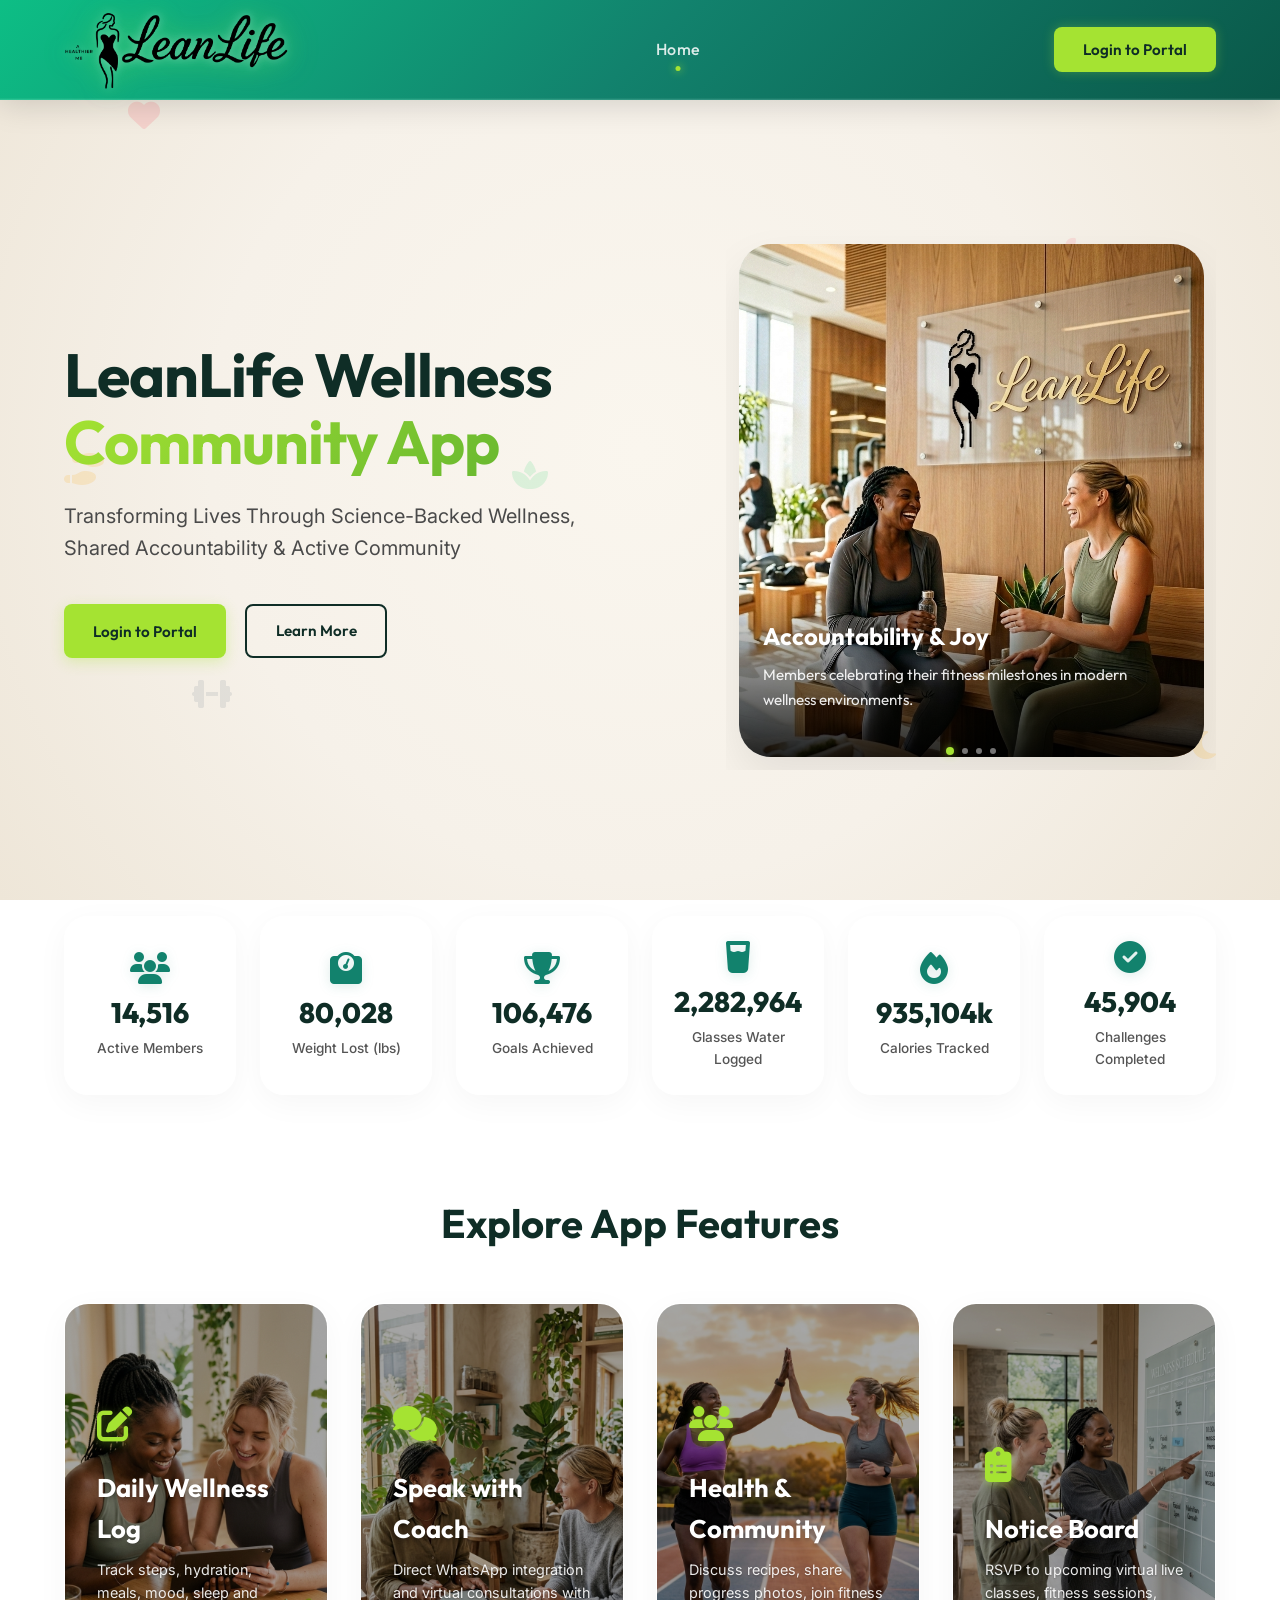
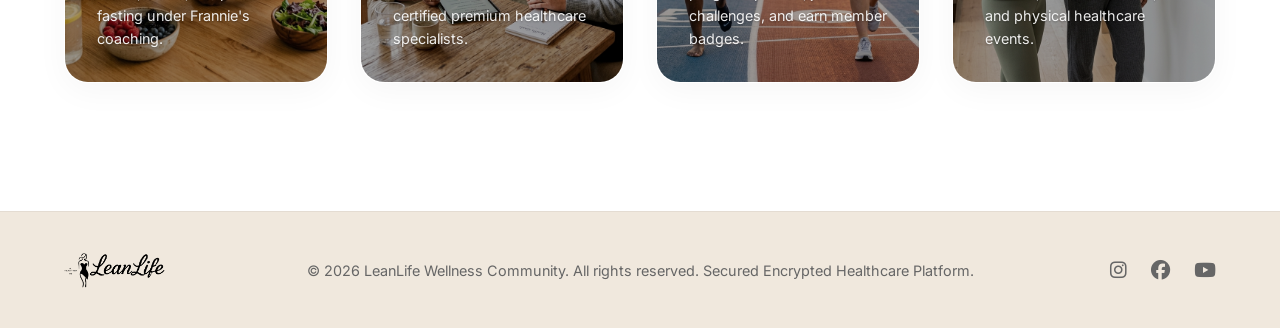
==== leanlife-android/app/src/main/assets/index.html @ bb53de15 "Production Readiness & Zero-Regression Audit: Remove Coach James Patterson, solidify Coach Francess " ====
<!DOCTYPE html>
<html lang="en">
<head>
    <meta charset="UTF-8">
    <meta name="viewport" content="width=device-width, initial-scale=1.0, maximum-scale=1.0, user-scalable=no">
    <title>LeanLife Wellness - Premium Health, Shared Accountability & Community</title>
    <link rel="stylesheet" href="style.css?v=2.0">
    <!-- FontAwesome for Premium Icons -->
    <link rel="stylesheet" href="https://cdnjs.cloudflare.com/ajax/libs/font-awesome/6.4.0/css/all.min.css">
    <script>
        // Stub global app object to prevent ReferenceErrors if elements are clicked before app.js loads
        window.app = {
            _queue: [],
            navigateTo: function(view) {
                if (window.app.initialized) {
                    window.app.realNavigateTo(view);
                } else {
                    window.app._queue.push({ type: 'navigate', view: view });
                }
            },
            logout: function() {
                if (window.app.initialized) window.app.realLogout();
            },
            handleAuthSubmit: function(e) { if(e) e.preventDefault(); },
            handleCoachRequest: function(e) { if(e) e.preventDefault(); },
            handleNewPostSubmit: function(e) { if(e) e.preventDefault(); },
            handleProfileSave: function(e) { if(e) e.preventDefault(); },
            handlePasswordChange: function(e) { if(e) e.preventDefault(); },
            handleBlockDate: function(e) { if(e) e.preventDefault(); },
            toggleUserStatus: function() {},
            adminResetPassword: function() {},
            selectMood: function() {},
            switchAdminTab: function() {},
            filterCommunity: function() {},
            openAdminLogDetails: function() {},
            updateDebugInfo: function() {}
        };
    </script>
    <script>
        window.onerror = function(message, source, lineno, colno, error) {
            try {
                console.error("[LeanLife Global Error]", message, source, lineno, colno, error);
                if (document.body) {
                    let errorDiv = document.getElementById('fatal-error-banner');
                    if (!errorDiv) {
                        errorDiv = document.createElement('div');
                        errorDiv.id = 'fatal-error-banner';
                        errorDiv.style.position = 'fixed';
                        errorDiv.style.top = '0';
                        errorDiv.style.left = '0';
                        errorDiv.style.width = '100%';
                        errorDiv.style.background = '#ffcccc';
                        errorDiv.style.color = '#cc0000';
                        errorDiv.style.padding = '15px';
                        errorDiv.style.borderBottom = '3px solid #cc0000';
                        errorDiv.style.zIndex = '999999';
                        errorDiv.style.fontFamily = 'monospace';
                        errorDiv.style.fontSize = '0.9rem';
                        document.body.insertBefore(errorDiv, document.body.firstChild);
                    }
                    errorDiv.innerHTML = '<strong>LEANLIFE FATAL ERROR:</strong> ' + message + ' <br>File: ' + source + ' <br>Line: ' + lineno + ':' + colno + (error ? '<br>Stack: ' + error.stack : '');
                }
            } catch (errBoundaryEx) {
                console.error("Error in window.onerror handler:", errBoundaryEx);
            }
            return false;
        };
        window.onunhandledrejection = function(event) {
            try {
                console.error("[LeanLife Unhandled Rejection]", event.reason);
                if (document.body) {
                    let errorDiv = document.getElementById('fatal-rejection-banner');
                    if (!errorDiv) {
                        errorDiv = document.createElement('div');
                        errorDiv.id = 'fatal-rejection-banner';
                        errorDiv.style.position = 'fixed';
                        errorDiv.style.top = '0';
                        errorDiv.style.left = '0';
                        errorDiv.style.width = '100%';
                        errorDiv.style.background = '#ffcccc';
                        errorDiv.style.color = '#cc0000';
                        errorDiv.style.padding = '15px';
                        errorDiv.style.borderBottom = '3px solid #cc0000';
                        errorDiv.style.zIndex = '999999';
                        errorDiv.style.fontFamily = 'monospace';
                        errorDiv.style.fontSize = '0.9rem';
                        document.body.insertBefore(errorDiv, document.body.firstChild);
                    }
                    const reasonMsg = event.reason ? (event.reason.message || event.reason.stack || String(event.reason)) : 'Unknown rejection';
                    errorDiv.innerHTML = '<strong>LEANLIFE PROMISE REJECTION:</strong> ' + reasonMsg;
                }
            } catch (errBoundaryEx) {
                console.error("Error in window.onunhandledrejection handler:", errBoundaryEx);
            }
        };
    </script>
</head>
<body>
    <div id="app-container">
        <!-- Floating Wellness Background Icons -->
        <div class="floating-bg">
            <span class="floating-icon"><i class="fa-solid fa-heart" style="color: #ff4757;"></i></span>
            <span class="floating-icon"><i class="fa-solid fa-apple-whole" style="color: #ff6b81;"></i></span>
            <span class="floating-icon"><i class="fa-solid fa-dumbbell" style="color: #747d8c;"></i></span>
            <span class="floating-icon"><i class="fa-solid fa-droplet" style="color: #70a1ff;"></i></span>
            <span class="floating-icon"><i class="fa-solid fa-spa" style="color: #2ed573;"></i></span>
            <span class="floating-icon"><i class="fa-solid fa-moon" style="color: #ffa502;"></i></span>
            <span class="floating-icon"><i class="fa-solid fa-leaf" style="color: #2ed573;"></i></span>
            <span class="floating-icon"><i class="fa-solid fa-shoe-prints" style="color: #ffa502;"></i></span>
        </div>

        <!-- Global Header Navbar -->
        <header class="navbar">
            <div class="brand-logo-container" onclick="app.navigateTo('home')">
                <img src="logo_transparent.png" alt="LeanLife Logo" class="logo-img">
            </div>
            
            <button id="mobile-menu-toggle" class="mobile-menu-btn" style="display: none;" aria-label="Toggle navigation menu" aria-expanded="false" aria-controls="main-nav-menu" onclick="app.toggleMobileMenu()">
                <i class="fa-solid fa-bars"></i>
            </button>
            
            <nav id="main-nav-menu" aria-label="Main Navigation">
                <!-- Mobile Menu Logo Header (Mobile only) -->
                <div class="mobile-menu-header" style="display: none; align-items: center; gap: 10px; margin-bottom: 2rem; border-bottom: 1px solid rgba(255,255,255,0.1); padding-bottom: 1rem; width: 100%;">
                    <img src="logo_transparent.png" alt="LeanLife Logo" style="height: 32px; filter: brightness(0) invert(1);">
                    <span style="font-family: var(--font-brand); font-weight: 700; color: #ffffff; font-size: 1.2rem;">LeanLife</span>
                </div>

                <ul class="nav-links">
                    <li><a id="nav-home" onclick="app.navigateTo('home')" class="active">Home</a></li>
                    <li class="logged-in-only" style="display: none;"><a id="nav-dashboard" onclick="app.navigateTo('dashboard')">Dashboard</a></li>
                    <li class="logged-in-only" style="display: none;"><a id="nav-monthly-report" onclick="app.navigateTo('monthly-report')">Monthly Report</a></li>
                    <li class="logged-in-only" style="display: none;"><a id="nav-community" onclick="app.navigateTo('community')">Community</a></li>
                    <li class="logged-in-only" style="display: none;"><a id="nav-notice-board" onclick="app.navigateTo('notice-board')">Notice Board</a></li>
                    <li class="logged-in-only" style="display: none;"><a id="nav-coaching" onclick="app.navigateTo('coaching')">Speak with Coach</a></li>
                    <li class="admin-only" style="display: none;"><a id="nav-admin" onclick="app.navigateTo('admin')">Admin Panel</a></li>
                </ul>

                <!-- Mobile Menu Account / Buttons (Mobile only) -->
                <div class="mobile-menu-buttons" style="display: none; width: 100%; margin-top: auto; border-top: 1px solid rgba(255,255,255,0.1); padding-top: 1.5rem;">
                    <div id="mobile-auth-nav-buttons" style="display: flex; flex-direction: column; gap: 0.8rem; width: 100%;">
                        <button class="btn btn-primary" style="width: 100%; justify-content: center;" onclick="app.navigateTo('login')">Login to Portal</button>
                    </div>
                    <div id="mobile-user-nav-dropdown" style="display: none; flex-direction: column; align-items: center; gap: 1rem; width: 100%;" onclick="app.navigateTo('profile')">
                        <div style="display: flex; align-items: center; gap: 10px; width: 100%; justify-content: center;">
                            <div style="width: 38px; height: 38px; border-radius: 50%; overflow: hidden; border: 2px solid var(--clr-accent-green); background: #eee;">
                                <img id="mobile-user-display-avatar" src="https://images.unsplash.com/photo-1534528741775-53994a69daeb?w=100&auto=format&fit=crop" style="width: 100%; height: 100%; object-fit: cover;">
                            </div>
                            <span id="mobile-user-display-name" style="font-weight: 600; font-family: var(--font-brand); color: #ffffff;">Member</span>
                        </div>
                        <button class="btn btn-secondary" style="padding: 0.5rem; font-size: 0.8rem; width: 100%; justify-content: center;" onclick="event.stopPropagation(); app.logout()">Logout</button>
                    </div>
                </div>
            </nav>

            <div class="nav-buttons">
                <!-- User Profile / Auth Actions -->
                <div id="auth-nav-buttons">
                    <button class="btn btn-primary" onclick="app.navigateTo('login')">Login to Portal</button>
                </div>
                <div id="user-nav-dropdown" style="display: none; align-items: center; gap: 12px; cursor: pointer;" onclick="app.navigateTo('profile')">
                    <span id="user-display-name" style="font-weight: 600; font-family: var(--font-brand);">Member</span>
                    <div style="width: 40px; height: 40px; border-radius: 50%; overflow: hidden; border: 2px solid var(--clr-accent-green); background: #eee;">
                        <img id="user-display-avatar" src="https://images.unsplash.com/photo-1534528741775-53994a69daeb?w=100&auto=format&fit=crop" style="width: 100%; height: 100%; object-fit: cover;">
                    </div>
                    <button class="btn btn-secondary" style="padding: 0.4rem 0.8rem; font-size: 0.8rem;" onclick="event.stopPropagation(); app.logout()">Logout</button>
                </div>
            </div>
        </header>

        <!-- --- SUCCESS SUBMISSION OVERLAY --- -->
        <div id="success-overlay" class="success-overlay">
            <div class="success-check-icon">
                <i class="fa-solid fa-check"></i>
            </div>
            <h2 style="font-family: var(--font-brand); font-size: 2.2rem;">Wellness Log Saved!</h2>
            <div class="glass-card" style="max-width: 500px; text-align: center;">
                <p style="font-style: italic; margin-bottom: 1rem;">"Thank you for completing your Daily Wellness Log. Coach Frannie is analyzing your Daily Wellness Log and will respond shortly."</p>
                <span class="speedup-badge" onclick="app.triggerAISpeedUp()">Speed Up Analysis (1 Hour)</span>
            </div>
            <button class="btn btn-primary" onclick="app.closeSuccessOverlay()">Go to Dashboard</button>
        </div>

        <!-- ==================== VIEWS ==================== -->

        <!-- 1. LANDING / HERO VIEW -->
        <section id="view-home" class="view-section active">
            <div class="landing-hero">
                <div class="hero-text">
                    <h1>LeanLife Wellness <span class="title-highlight">Community App</span></h1>
                    <p>Transforming Lives Through Science-Backed Wellness, Shared Accountability & Active Community</p>
                    <div class="hero-ctas">
                        <button class="btn btn-primary" onclick="app.navigateTo('login')">Login to Portal</button>
                        <a class="btn btn-outline" href="#features-anchor">Learn More</a>
                    </div>
                </div>
                
                <!-- Animated Hero Carousel -->
                <div class="hero-carousel-container">
                    <div class="carousel-track">
                        <!-- Slide 1 -->
                        <div class="carousel-slide active" data-index="0">
                            <div class="carousel-card">
                                <img src="assets/gym_laughing.png" alt="Gym laughs">
                                <div class="carousel-card-caption">
                                    <h4>Accountability & Joy</h4>
                                    <p>Members celebrating their fitness milestones in modern wellness environments.</p>
                                </div>
                            </div>
                        </div>
                        <!-- Slide 2 -->
                        <div class="carousel-slide" data-index="1">
                            <div class="carousel-card">
                                <img src="assets/meal_prep.png" alt="Healthy meal plans">
                                <div class="carousel-card-caption">
                                    <h4>Nutritional Excellence</h4>
                                    <p>Beautiful healthy meal plans arranged professionally with lean protein, oats, and fruits.</p>
                                </div>
                            </div>
                        </div>
                        <!-- Slide 3 -->
                        <div class="carousel-slide" data-index="2">
                            <div class="carousel-card">
                                <img src="assets/consult.png" alt="Wellness consultation">
                                <div class="carousel-card-caption">
                                    <h4>Expert Consultation</h4>
                                    <p>Health specialists providing personalized reviews inside premium wellness clinics.</p>
                                </div>
                            </div>
                        </div>
                        <!-- Slide 4 -->
                        <div class="carousel-slide" data-index="3">
                            <div class="carousel-logo-card">
                                <img src="logo.png" alt="LeanLife Logo">
                                <h3>LeanLife Wellness App</h3>
                                <p style="text-align: center; max-width: 80%;">A premium healthcare ecosystem engineered for personalized longevity and wellness excellence.</p>
                            </div>
                        </div>
                    </div>
                    
                    <!-- Indicators -->
                    <div class="carousel-indicators">
                        <button class="carousel-indicator active" onclick="app.setCarouselSlide(0)"></button>
                        <button class="carousel-indicator" onclick="app.setCarouselSlide(1)"></button>
                        <button class="carousel-indicator" onclick="app.setCarouselSlide(2)"></button>
                        <button class="carousel-indicator" onclick="app.setCarouselSlide(3)"></button>
                    </div>
                </div>
            </div>

            <!-- Animated Statistics Grid -->
            <div class="landing-stats-grid">
                <div class="glass-card stat-card">
                    <div class="stat-icon"><i class="fa-solid fa-users"></i></div>
                    <div class="stat-num" id="stat-members" data-val="15243">15,243</div>
                    <div class="stat-label">Active Members</div>
                </div>
                <div class="glass-card stat-card">
                    <div class="stat-icon"><i class="fa-solid fa-weight-scale"></i></div>
                    <div class="stat-num" id="stat-weight" data-val="84230">84,230</div>
                    <div class="stat-label">Weight Lost (lbs)</div>
                </div>
                <div class="glass-card stat-card">
                    <div class="stat-icon"><i class="fa-solid fa-trophy"></i></div>
                    <div class="stat-num" id="stat-goals" data-val="112050">112,050</div>
                    <div class="stat-label">Goals Achieved</div>
                </div>
                <div class="glass-card stat-card">
                    <div class="stat-icon"><i class="fa-solid fa-glass-water"></i></div>
                    <div class="stat-num" id="stat-water" data-val="2403120">2,403,120</div>
                    <div class="stat-label">Glasses Water Logged</div>
                </div>
                <div class="glass-card stat-card">
                    <div class="stat-icon"><i class="fa-solid fa-fire"></i></div>
                    <div class="stat-num" id="stat-calories" data-val="9843201">9,843.2k</div>
                    <div class="stat-label">Calories Tracked</div>
                </div>
                <div class="glass-card stat-card">
                    <div class="stat-icon"><i class="fa-solid fa-circle-check"></i></div>
                    <div class="stat-num" id="stat-challenges" data-val="48290">48,290</div>
                    <div class="stat-label">Challenges Completed</div>
                </div>
            </div>

            <!-- Clickable Feature Cards -->
            <div id="features-anchor">
                <h2 class="features-section-title">Explore App Features</h2>
                <div class="features-grid">
                    <div class="feature-card" onclick="app.navigateToFeature('wellness-log', this)">
                        <div class="feature-card-bg">
                            <img src="assets/card_log.png" alt="Daily Log">
                        </div>
                        <div class="feature-card-content">
                            <div class="feature-card-icon"><i class="fa-solid fa-pen-to-square"></i></div>
                            <h3>Daily Wellness Log</h3>
                            <p>Track steps, hydration, meals, mood, sleep and fasting under Frannie's coaching.</p>
                        </div>
                    </div>
                    <div class="feature-card" onclick="app.navigateToFeature('coaching', this)">
                        <div class="feature-card-bg">
                            <img src="assets/card_coach.png" alt="Speak with Coach">
                        </div>
                        <div class="feature-card-content">
                            <div class="feature-card-icon"><i class="fa-solid fa-comments"></i></div>
                            <h3>Speak with Coach</h3>
                            <p>Direct WhatsApp integration and virtual consultations with certified premium healthcare specialists.</p>
                        </div>
                    </div>
                    <div class="feature-card" onclick="app.navigateToFeature('community', this)">
                        <div class="feature-card-bg">
                            <img src="assets/card_community.png" alt="Community">
                        </div>
                        <div class="feature-card-content">
                            <div class="feature-card-icon"><i class="fa-solid fa-users"></i></div>
                            <h3>Health & Community</h3>
                            <p>Discuss recipes, share progress photos, join fitness challenges, and earn member badges.</p>
                        </div>
                    </div>
                    <div class="feature-card" onclick="app.navigateToFeature('notice-board', this)">
                        <div class="feature-card-bg">
                            <img src="assets/card_board.png" alt="Notice Board">
                        </div>
                        <div class="feature-card-content">
                            <div class="feature-card-icon"><i class="fa-solid fa-clipboard-list"></i></div>
                            <h3>Notice Board</h3>
                            <p>RSVP to upcoming virtual live classes, fitness sessions, and physical healthcare events.</p>
                        </div>
                    </div>
                </div>
            </div>
        </section>

        <!-- 2. LOGIN / AUTHENTICATION VIEW -->
        <section id="view-login" class="view-section">
            <div class="auth-container glass-card">
                <div class="auth-header">
                    <h2 id="auth-title" class="clickable-title" onclick="app.handleAuthTitleTap()" style="user-select: none; -webkit-user-select: none; cursor: pointer; touch-action: manipulation;">Welcome Back</h2>
                    <p id="auth-subtitle">Log in to your personalized wellness portal</p>
                </div>
                
                <form id="auth-form" onsubmit="app.handleAuthSubmit(event)">
                    <div class="form-group" id="group-name" style="display: none;">
                        <label for="auth-fullname">Full Name</label>
                        <input type="text" id="auth-fullname" class="form-input" placeholder="Emma Watson" autocapitalize="words" spellcheck="false" autocomplete="name">
                    </div>
                    <div class="form-group">
                        <label for="auth-email">Email Address</label>
                        <input type="email" id="auth-email" class="form-input" placeholder="emma@example.com" required autocapitalize="none" spellcheck="false" autocorrect="off" autocomplete="username">
                    </div>
                    <div class="form-group">
                        <label for="auth-password">Password</label>
                        <input type="password" id="auth-password" class="form-input" placeholder="••••••••" required autocapitalize="none" spellcheck="false" autocorrect="off" autocomplete="current-password">
                    </div>
                    
                    <div class="form-row" id="auth-row-remember">
                        <label style="display: flex; align-items: center; gap: 8px; font-weight: normal; cursor: pointer;">
                            <input type="checkbox" id="auth-remember" style="accent-color: var(--clr-accent-green);"> Remember Me
                        </label>
                        <a href="#" onclick="app.toggleAuthForgotPassword(event)" style="color: #4a90e2; text-decoration: none;">Forgot Password?</a>
                    </div>
                    
                    <button type="submit" class="btn btn-primary" style="width: 100%; justify-content: center; font-size: 1.1rem; margin-top: 1rem;" id="btn-auth-submit">Login</button>
                </form>
                
                <!-- Admin Quick-Login Box -->
                <div id="simulation-login-box" style="display: none; margin-top: 1.5rem; border-top: 1px solid rgba(0, 0, 0, 0.08); padding-top: 1.2rem; text-align: center;">
                    <p style="font-size: 0.8rem; color: #555; margin-bottom: 0.8rem; font-weight: 600; letter-spacing: 0.5px; text-transform: uppercase;">Admin Quick Login Access</p>
                    <div style="display: flex; gap: 0.8rem; justify-content: center; flex-wrap: wrap;">
                        <button type="button" class="btn btn-primary" style="padding: 0.5rem 1.2rem; font-size: 0.85rem;" onclick="app.fillSimulationCreds('admin@leanlife.com', 'admin123')"><i class="fa-solid fa-user-shield"></i> Admin Login</button>
                        <button type="button" class="btn btn-secondary" style="padding: 0.5rem 1.2rem; font-size: 0.85rem;" onclick="app.fillSimulationCreds('francessronke21@gmail.com', 'password123')"><i class="fa-solid fa-user-doctor"></i> Coach Francess Login</button>
                    </div>
                </div>
                
                <!-- System Diagnostics (Muted/Collapsible for developer use) -->
                <details id="developer-diagnostics-panel" style="display: none; margin-top: 1.5rem; font-size: 0.7rem; color: rgba(0,0,0,0.35); cursor: pointer; text-align: center; border-top: 1px solid rgba(0,0,0,0.06); padding-top: 0.8rem;">
                    <summary style="outline: none; list-style: none; user-select: none;">System Diagnostics</summary>
                    <div style="margin-top: 0.5rem; display: flex; flex-direction: column; gap: 4px; font-family: monospace; text-align: left; background: rgba(0,0,0,0.02); padding: 0.6rem; border-radius: 4px; color: #555; cursor: default;">
                        <div style="display: flex; align-items: center; gap: 6px; margin-bottom: 4px;">
                            <span id="auth-sync-dot" style="width: 6px; height: 6px; border-radius: 50%; background-color: #f5a623; display: inline-block;"></span>
                            <span id="auth-sync-status" style="font-weight: 500;">Syncing cloud database...</span>
                        </div>
                        <div>Users Count: <span id="debug-users-count" style="font-weight: bold;">0</span></div>
                        <div>LocalStorage Usage: <span id="debug-ls-size" style="color: #27ae60; font-weight: bold;">0 KB</span></div>
                        <div>Cache Version: <span id="debug-cache-ver" style="color: #8e44ad; font-weight: bold;">v2_selective</span></div>
                        <div>Selective Cached Data: <span id="debug-cached-count" style="color: #2980b9;">None</span></div>
                        <div>Supabase Telemetry: <span id="debug-sync-metrics" style="color: #d35400;">Status: Idle</span></div>
                        <div style="word-break: break-all; max-height: 50px; overflow-y: auto;">Emails: <span id="debug-users-list" style="color: #4a90e2;">None</span></div>
                        <div style="word-break: break-all;">Password Hash: <span id="debug-pwd-hash" style="color: #e67e22; font-weight: bold;">None</span></div>
                        <div style="border-top: 1px dashed rgba(0,0,0,0.1); margin-top: 4px; padding-top: 4px; font-weight: bold; color: #777;">Last Login Attempt:</div>
                        <div>Attempt Email: <span id="debug-last-email" style="color: #4a90e2;">None</span></div>
                        <div style="word-break: break-all; line-height: 1.2;">Attempt Hash: <span id="debug-last-hash" style="color: #e67e22;">None</span></div>
                        <div>Match Found: <span id="debug-last-match" style="font-weight: bold; color: var(--clr-accent-green);">None</span></div>
                        <button type="button" class="btn btn-outline" style="margin-top: 6px; padding: 0.2rem 0.4rem; font-size: 0.65rem; align-self: flex-start; border-color: rgba(0,0,0,0.1); color: var(--clr-text-dark);" onclick="app.clearLocalDatabaseCache()">Reset App Cache</button>
                    </div>
                </details>
            </div>
        </section>

        <!-- 3. USER DASHBOARD VIEW -->
        <section id="view-dashboard" class="view-section">
            <div class="dashboard-grid">
                
                <!-- Main Dashboard Panel -->
                <div class="dashboard-main">
                    <div class="dashboard-welcome">
                        <div class="welcome-info">
                            <h2><i class="fa-solid fa-seedling" style="color: #a5e332; font-size: 1.8rem; filter: drop-shadow(0 2px 4px rgba(165,227,50,0.25));"></i> Hello, <span id="dash-user-name">Member</span>!</h2>
                            <p id="dash-greeting-msg">Ready to elevate your wellness targets today? Let's stay accountable!</p>
                        </div>
                        <div class="streak-badge">
                            <span class="streak-icon"><i class="fa-solid fa-fire"></i></span>
                            <div>
                                <div class="streak-number" id="dash-streak-count">3</div>
                                <div class="streak-label">Day Streak</div>
                            </div>
                        </div>
                    </div>

                    <!-- Daily Core Scores Gauges -->
                    <div class="dashboard-stats-grid">
                        <div class="glass-card dash-stat-card">
                            <div class="dash-stat-header">
                                <span style="font-size: 0.9rem; font-weight: 600; color: #555;">Water Logged</span>
                                <span class="icon" style="color: #2196f3;"><i class="fa-solid fa-droplet"></i></span>
                            </div>
                            <div class="dash-stat-val" id="dash-val-water">4 / 10 drops</div>
                            <div class="dash-stat-progress">
                                <div class="dash-stat-fill fill-water" id="dash-progress-water" style="width: 40%;"></div>
                            </div>
                        </div>
                        <div class="glass-card dash-stat-card">
                            <div class="dash-stat-header">
                                <span style="font-size: 0.9rem; font-weight: 600; color: #555;">Steps Logged</span>
                                <span class="icon" style="color: #8bc34a;"><i class="fa-solid fa-shoe-prints"></i></span>
                            </div>
                            <div class="dash-stat-val" id="dash-val-steps">7,850 steps</div>
                            <div class="dash-stat-progress">
                                <div class="dash-stat-fill fill-steps" id="dash-progress-steps" style="width: 78.5%;"></div>
                            </div>
                        </div>
                        <div class="glass-card dash-stat-card">
                            <div class="dash-stat-header">
                                <span style="font-size: 0.9rem; font-weight: 600; color: #555;">Calories Burned</span>
                                <span class="icon" style="color: #e91e63;"><i class="fa-solid fa-utensils"></i></span>
                            </div>
                            <div class="dash-stat-val" id="dash-val-calories">420 kcal</div>
                            <div class="dash-stat-progress">
                                <div class="dash-stat-fill fill-calories" id="dash-progress-calories" style="width: 60%;"></div>
                            </div>
                        </div>
                        <div class="glass-card dash-stat-card">
                            <div class="dash-stat-header">
                                <span style="font-size: 0.9rem; font-weight: 600; color: #555;">Sleep Logged</span>
                                <span class="icon" style="color: #673ab7;"><i class="fa-solid fa-moon"></i></span>
                            </div>
                            <div class="dash-stat-val" id="dash-val-sleep">7.5 hrs</div>
                            <div class="dash-stat-progress">
                                <div class="dash-stat-fill fill-sleep" id="dash-progress-sleep" style="width: 93.7%;"></div>
                            </div>
                        </div>
                    </div>

                    <!-- Quick Actions -->
                    <div>
                        <h3 style="margin-bottom: 1rem; font-family: var(--font-brand);">Quick Actions</h3>
                        <div class="quick-actions-bar">
                            <button class="quick-action-btn" onclick="app.navigateTo('wellness-log')"><i class="fa-solid fa-pen-to-square" style="color: var(--clr-accent-green-hover);"></i> Log Daily Activity</button>
                            <button class="quick-action-btn" onclick="app.navigateTo('monthly-report')"><i class="fa-solid fa-chart-pie" style="color: #9c27b0;"></i> Monthly Report</button>
                            <button class="quick-action-btn" onclick="app.quickLogWater()"><i class="fa-solid fa-glass-water" style="color: #2196f3;"></i> Log Glass of Water</button>
                            <button class="quick-action-btn" onclick="app.navigateTo('coaching')"><i class="fa-solid fa-user-doctor" style="color: var(--clr-success);"></i> Consult Coach</button>
                            <button class="quick-action-btn" onclick="app.navigateTo('community')"><i class="fa-solid fa-rss" style="color: #f77f00;"></i> Share Feed Post</button>
                        </div>
                    </div>

                    <!-- Pending AI Coaching Alert Countdown -->
                    <div id="dashboard-pending-analysis-card" class="glass-card analysis-progress-card" style="display: none;">
                        <div class="loader-spinner"></div>
                        <div>
                            <h3 style="font-family: var(--font-brand);">Coach Frannie's Analysis In Progress</h3>
                            <p style="color: #555; margin-bottom: 1rem;">Analyzing daily sleep patterns, meals, steps, gratitude logs, and habits...</p>
                            <div class="countdown-timer-box">
                                <div class="timer-unit" id="timer-hour">00</div>
                                <div class="timer-unit" id="timer-min">59</div>
                                <div class="timer-unit" id="timer-sec">59</div>
                            </div>
                            <span class="speedup-badge" onclick="app.triggerAISpeedUp()">Speed Up Analysis (1 Hour)</span>
                        </div>
                    </div>

                    <!-- AI Coach Frannie Recommendation Box -->
                    <div class="glass-card ai-coach-banner">
                        <div class="ai-coach-avatar">👩‍⚕️</div>
                        <div class="ai-coach-speech">
                            <h4 style="font-family: var(--font-brand);">Coach Frannie</h4>
                            <p id="dash-ai-advice">"Drink one glass of water now. Your historical patterns indicate optimal metabolic recovery happens when you hydrate before 3:00 PM."</p>
                        </div>
                    </div>

                    <!-- Dynamic Charts Container -->
                    <div class="glass-card">
                        <h3 style="margin-bottom: 1rem; font-family: var(--font-brand);">Weekly Wellness Progress Trends</h3>
                        <div class="svg-chart-container" id="dash-weekly-chart-box">
                            <!-- SVG Rendered via JS -->
                        </div>
                    </div>
                </div>

                <!-- Sidebar Dashboard Panel -->
                <div class="dashboard-sidebar">
                    <!-- Daily score ring -->
                    <div class="glass-card" style="text-align: center;">
                        <h3 style="margin-bottom: 1.5rem; font-family: var(--font-brand);">Daily Wellness Score</h3>
                        <div class="chart-pie-wrapper">
                            <div class="gauge-circle" id="dash-score-gauge-ring" style="background: conic-gradient(var(--clr-accent-green) 0% 75%, #e2d2c1 75% 100%); width: 140px; height: 140px;">
                                <div class="gauge-value" id="dash-score-gauge-num" style="font-size: 2.5rem; line-height: 1;">75</div>
                            </div>
                        </div>
                        <p style="font-weight: 600; margin-top: 1rem;" id="dash-score-grade-text">Grade: B+</p>
                        <p style="font-size: 0.85rem; color: #555; margin-top: 4px;">Updated 3 hours ago</p>
                        <button class="btn btn-outline" style="width: 100%; margin-top: 1.5rem; justify-content: center;" onclick="app.viewLatestAIReport()">View Full Wellness Report</button>
                    </div>

                    <!-- Today's Tasks Checklist -->
                    <div class="glass-card">
                        <h3 style="margin-bottom: 1rem; font-family: var(--font-brand);">Today's Tasks</h3>
                        <ul style="list-style: none; display: flex; flex-direction: column; gap: 12px;" id="dash-checklist-container">
                            <li style="display: flex; align-items: center; gap: 10px;">
                                <input type="checkbox" checked disabled style="accent-color: var(--clr-accent-green);">
                                <span style="text-decoration: line-through; color: #777;">Log Wakeup Time</span>
                            </li>
                            <li style="display: flex; align-items: center; gap: 10px;">
                                <input type="checkbox" id="chk-task-water" onclick="app.toggleTaskCheck('water')" style="accent-color: var(--clr-accent-green);">
                                <span>Hydrate (10 glasses)</span>
                            </li>
                            <li style="display: flex; align-items: center; gap: 10px;">
                                <input type="checkbox" id="chk-task-steps" onclick="app.toggleTaskCheck('steps')" style="accent-color: var(--clr-accent-green);">
                                <span>Complete 10,000 steps</span>
                            </li>
                            <li style="display: flex; align-items: center; gap: 10px;">
                                <input type="checkbox" id="chk-task-meal" onclick="app.toggleTaskCheck('meal')" style="accent-color: var(--clr-accent-green);">
                                <span>Track Lunch & Dinner</span>
                            </li>
                        </ul>
                    </div>

                    <!-- Achievements & Badges -->
                    <div class="glass-card">
                        <h3 style="margin-bottom: 1rem; font-family: var(--font-brand);">Your Achievements</h3>
                        <div style="display: grid; grid-template-columns: repeat(3, 1fr); gap: 12px; text-align: center;" id="dash-badges-container">
                            <!-- Dynamically loaded badges -->
                        </div>
                    </div>
                </div>
            </div>
        </section>

        <!-- 4. DAILY WELLNESS LOG VIEW -->
        <section id="view-wellness-log" class="view-section">
            <h2 style="font-family: var(--font-brand); font-size: 2.2rem; margin-bottom: 2rem; text-align: center;">Daily Wellness Log</h2>
            
            <div class="wellness-log-grid">
                
                <!-- Main Log Forms -->
                <form id="wellness-log-form" class="wellness-log-form" onsubmit="app.handleWellnessLogSubmit(event)">
                    
                    <!-- Sleep Tracker -->
                    <div class="glass-card">
                        <h3 class="log-section-title"><i class="fa-solid fa-moon" style="color: #673ab7;"></i> Sleep Tracker</h3>
                        <div style="display: grid; grid-template-columns: repeat(3, 1fr); gap: 1.5rem;">
                            <div class="form-group">
                                <label for="sleep-wakeup">Wake-up Time</label>
                                <input type="time" id="sleep-wakeup" class="form-input" required value="06:30">
                            </div>
                            <div class="form-group">
                                <label for="sleep-bedtime">Bedtime</label>
                                <input type="time" id="sleep-bedtime" class="form-input" required value="22:30">
                            </div>
                            <div class="form-group">
                                <label for="sleep-duration">Hours Slept</label>
                                <input type="number" id="sleep-duration" class="form-input" min="0" max="24" step="0.1" required value="8">
                            </div>
                        </div>
                    </div>

                    <!-- Journaling & Affirmations -->
                    <div class="glass-card">
                        <h3 class="log-section-title"><i class="fa-solid fa-book-open" style="color: #f39c12;"></i> Journaling & Reflections</h3>
                        
                        <div class="form-group">
                            <label style="font-weight: 600;">Daily Affirmations (Three items)</label>
                            <input type="text" id="affirmation-1" class="form-input" style="margin-bottom: 8px;" placeholder="I am strong and capable of reaching my targets." required>
                            <input type="text" id="affirmation-2" class="form-input" style="margin-bottom: 8px;" placeholder="I fuel my body with nutrients and hydration." required>
                            <input type="text" id="affirmation-3" class="form-input" placeholder="I appreciate my mind's resilience." required>
                        </div>
                        
                        <div class="form-group">
                            <label style="font-weight: 600;">Gratitude Journal ("I am grateful for...")</label>
                            <input type="text" id="gratitude-1" class="form-input" style="margin-bottom: 8px;" placeholder="1. Supportive family members" required>
                            <input type="text" id="gratitude-2" class="form-input" style="margin-bottom: 8px;" placeholder="2. Healthy homemade breakfast" required>
                            <input type="text" id="gratitude-3" class="form-input" placeholder="3. Sunny clean air today" required>
                        </div>

                        <div class="form-group">
                            <label style="font-weight: 600;">Today's Improvement Goals ("What can I do better today?")</label>
                            <input type="text" id="goals-1" class="form-input" style="margin-bottom: 8px;" placeholder="1. Avoid snacking after 8:00 PM" required>
                            <input type="text" id="goals-2" class="form-input" style="margin-bottom: 8px;" placeholder="2. Walk extra blocks during break" required>
                            <input type="text" id="goals-3" class="form-input" placeholder="3. Limit screen time before bed" required>
                        </div>

                        <div class="form-group">
                            <label style="font-weight: 600;">Thoughts & Reflection (Three journal entries)</label>
                            <textarea id="journal-1" class="form-input" style="margin-bottom: 8px; height: 60px;" placeholder="Morning thought reflection..." required></textarea>
                            <textarea id="journal-2" class="form-input" style="margin-bottom: 8px; height: 60px;" placeholder="Afternoon state reflection..." required></textarea>
                            <textarea id="journal-3" class="form-input" style="height: 60px;" placeholder="Evening mood reflection..." required></textarea>
                        </div>

                        <div class="form-group">
                            <label style="font-weight: 600;">Three Great Things Today</label>
                            <input type="text" id="great-things-1" class="form-input" style="margin-bottom: 8px;" placeholder="1. Completed standard project layout ahead of time" required>
                            <input type="text" id="great-things-2" class="form-input" style="margin-bottom: 8px;" placeholder="2. Had a refreshing 20 mins walk" required>
                            <input type="text" id="great-things-3" class="form-input" placeholder="3. Logged water goals consistently" required>
                        </div>
                    </div>

                    <!-- Water Tracker -->
                    <div class="glass-card">
                        <h3 class="log-section-title"><i class="fa-solid fa-glass-water" style="color: #2196f3;"></i> Water Tracker</h3>
                        <p style="color: #555;">Click the droplets below to log a glass of water (250ml each):</p>
                        
                        <div class="droplets-container">
                            <span class="droplet" data-num="1" onclick="app.logWaterClick(1)"><i class="fa-solid fa-droplet"></i></span>
                            <span class="droplet" data-num="2" onclick="app.logWaterClick(2)"><i class="fa-solid fa-droplet"></i></span>
                            <span class="droplet" data-num="3" onclick="app.logWaterClick(3)"><i class="fa-solid fa-droplet"></i></span>
                            <span class="droplet" data-num="4" onclick="app.logWaterClick(4)"><i class="fa-solid fa-droplet"></i></span>
                            <span class="droplet" data-num="5" onclick="app.logWaterClick(5)"><i class="fa-solid fa-droplet"></i></span>
                            <span class="droplet" data-num="6" onclick="app.logWaterClick(6)"><i class="fa-solid fa-droplet"></i></span>
                            <span class="droplet" data-num="7" onclick="app.logWaterClick(7)"><i class="fa-solid fa-droplet"></i></span>
                            <span class="droplet" data-num="8" onclick="app.logWaterClick(8)"><i class="fa-solid fa-droplet"></i></span>
                            <span class="droplet" data-num="9" onclick="app.logWaterClick(9)"><i class="fa-solid fa-droplet"></i></span>
                            <span class="droplet" data-num="10" onclick="app.logWaterClick(10)"><i class="fa-solid fa-droplet"></i></span>
                        </div>

                        <!-- Animated water gauge -->
                        <div class="water-gauge-wrapper">
                            <div class="water-gauge-fill" id="water-log-gauge"></div>
                            <div class="water-gauge-text" id="water-log-gauge-text">0% (0 / 10 glasses)</div>
                        </div>
                    </div>

                    <!-- Exercise Tracker -->
                    <div class="glass-card">
                        <h3 class="log-section-title"><i class="fa-solid fa-dumbbell" style="color: #747d8c;"></i> Exercise Tracker</h3>
                        
                        <div class="form-group">
                            <label style="margin-bottom: 0.5rem;">Did you Exercise today?</label>
                            <div style="display: flex; gap: 1.5rem;">
                                <label style="display: flex; align-items: center; gap: 6px; cursor: pointer;">
                                    <input type="radio" name="exercise-completed" value="yes" checked onclick="app.toggleExerciseInputs(true)"> YES
                                </label>
                                <label style="display: flex; align-items: center; gap: 6px; cursor: pointer;">
                                    <input type="radio" name="exercise-completed" value="no" onclick="app.toggleExerciseInputs(false)"> NO
                                </label>
                            </div>
                        </div>

                        <div id="exercise-details-fields" style="display: grid; grid-template-columns: repeat(3, 1fr); gap: 1.5rem;">
                            <div class="form-group">
                                <label for="exercise-type">Exercise Type</label>
                                <select id="exercise-type" class="form-input">
                                    <option value="Strength Training" selected>Strength Training</option>
                                    <option value="Cardio (Running/Cycling)">Cardio (Running/Cycling)</option>
                                    <option value="Yoga & Flexibility">Yoga & Flexibility</option>
                                    <option value="Pilates">Pilates</option>
                                    <option value="HIIT (High Intensity)">HIIT (High Intensity)</option>
                                    <option value="Swimming">Swimming</option>
                                    <option value="Walking / Hiking">Walking / Hiking</option>
                                    <option value="Sports & Recreation">Sports & Recreation</option>
                                    <option value="Dance & Zumba">Dance & Zumba</option>
                                    <option value="Other / Recovery Session">Other / Recovery Session</option>
                                </select>
                            </div>
                            <div class="form-group">
                                <label for="exercise-duration">Duration (Minutes)</label>
                                <input type="number" id="exercise-duration" class="form-input" min="0" value="45">
                            </div>
                            <div class="form-group">
                                <label for="exercise-intensity">Intensity</label>
                                <select id="exercise-intensity" class="form-input">
                                    <option value="Light">Light</option>
                                    <option value="Moderate" selected>Moderate</option>
                                    <option value="Heavy">Heavy</option>
                                </select>
                            </div>
                        </div>
                    </div>

                    <!-- Steps Log -->
                    <div class="glass-card">
                        <h3 class="log-section-title"><i class="fa-solid fa-shoe-prints" style="color: #8bc34a;"></i> Daily Steps</h3>
                        <div class="form-group" style="max-width: 300px;">
                            <label for="log-steps-input">Daily Steps</label>
                            <input type="number" id="log-steps-input" class="form-input" min="0" value="8500" oninput="app.updateStepsCharts()">
                        </div>
                        <div style="margin-top: 2rem;">
                            <h4 style="margin-bottom: 1rem; font-family: var(--font-brand);">Activity Level Graphs</h4>
                            <div style="display: flex; gap: 12px; margin-bottom: 1rem;">
                                <span class="speedup-badge" onclick="app.switchStepsTab('week')">Weekly Steps</span>
                                <span class="speedup-badge" onclick="app.switchStepsTab('month')">Monthly Steps</span>
                            </div>
                            <div class="svg-chart-container" id="steps-chart-box">
                                <!-- Steps Chart SVG -->
                            </div>
                        </div>
                    </div>

                    <!-- Mood Tracker -->
                    <div class="glass-card">
                        <h3 class="log-section-title"><i class="fa-solid fa-face-smile" style="color: #ffa502;"></i> Mood Tracker</h3>
                        <p style="color: #555;">Select how you are feeling overall today:</p>
                        
                        <div class="mood-picker">
                            <div class="mood-btn" data-mood="excellent" onclick="app.selectMood('excellent')">
                                <span>😁</span>
                                <span>Excellent</span>
                            </div>
                            <div class="mood-btn active" data-mood="happy" onclick="app.selectMood('happy')">
                                <span>😊</span>
                                <span>Happy</span>
                            </div>
                            <div class="mood-btn" data-mood="good" onclick="app.selectMood('good')">
                                <span>🙂</span>
                                <span>Good</span>
                            </div>
                            <div class="mood-btn" data-mood="neutral" onclick="app.selectMood('neutral')">
                                <span>😐</span>
                                <span>Neutral</span>
                            </div>
                            <div class="mood-btn" data-mood="sad" onclick="app.selectMood('sad')">
                                <span>😔</span>
                                <span>Sad</span>
                            </div>
                            <div class="mood-btn" data-mood="stressed" onclick="app.selectMood('stressed')">
                                <span>😣</span>
                                <span>Stressed</span>
                            </div>
                            <div class="mood-btn" data-mood="tired" onclick="app.selectMood('tired')">
                                <span>😴</span>
                                <span>Tired</span>
                            </div>
                            <div class="mood-btn" data-mood="angry" onclick="app.selectMood('angry')">
                                <span>😡</span>
                                <span>Angry</span>
                            </div>
                        </div>
                        
                        <div class="glass-card" id="mood-frannie-suggestions" style="border-left: 4px solid var(--clr-accent-green); background: rgba(255,255,255,0.4); margin-top: 1.5rem; padding: 1.2rem;">
                            <h4 style="font-family: var(--font-brand); color: var(--clr-text-dark);"><i class="fa-solid fa-heart" style="color: #e91e63;"></i> Frannie's Emotional Insights</h4>
                            <p style="font-size: 0.95rem; font-style: italic; margin-top: 4px;" id="mood-advice-text">"You are happy! A wonderful state to support digestion. Consider a lightweight meditation session to anchor this positive energy."</p>
                        </div>
                    </div>

                    <!-- Meal Tracker -->
                    <div class="glass-card">
                        <h3 class="log-section-title"><i class="fa-solid fa-utensils" style="color: #e91e63;"></i> Meal Tracker</h3>
                        
                        <div class="meal-row">
                            <h4>Breakfast</h4>
                            <input type="text" id="meal-breakfast-desc" class="form-input" placeholder="Oatmeal, banana, almond milk" value="Oatmeal with berries and banana">
                            <input type="text" id="meal-breakfast-portion" class="form-input" placeholder="Portion size e.g. 1 bowl" value="1 bowl">
                        </div>
                        <div class="meal-row">
                            <h4>Lunch</h4>
                            <input type="text" id="meal-lunch-desc" class="form-input" placeholder="Grilled chicken salad, quinoa" value="Grilled salmon salad with avocado">
                            <input type="text" id="meal-lunch-portion" class="form-input" placeholder="Portion size e.g. 1 plate" value="1 plate">
                        </div>
                        <div class="meal-row">
                            <h4>Dinner</h4>
                            <input type="text" id="meal-dinner-desc" class="form-input" placeholder="Baked salmon, broccoli" value="Baked chicken breast with roasted sweet potatoes">
                            <input type="text" id="meal-dinner-portion" class="form-input" placeholder="Portion size e.g. 200g" value="250g">
                        </div>
                        <div class="meal-row">
                            <h4>Snacks</h4>
                            <input type="text" id="meal-snacks-desc" class="form-input" placeholder="Greek yogurt, mixed almonds" value="Greek yogurt with honey and raw almonds">
                            <input type="text" id="meal-snacks-portion" class="form-input" placeholder="Portion size e.g. 1 cup" value="1 cup">
                        </div>

                        <div class="form-group" style="margin-top: 1rem;">
                            <label for="meal-photo" style="display: flex; justify-content: space-between; align-items: center;">
                                <span><i class="fa-solid fa-camera" style="color: var(--clr-primary-green);"></i> Upload Progress / Meal Photo (Optional)</span>
                                <span style="font-size: 0.75rem; color: #666;">JPG, PNG, WebP</span>
                            </label>
                            <input type="file" id="meal-photo" class="form-input" accept="image/*" onchange="app.handlePhotoSelect(event)">
                            <div id="meal-photo-preview-container" style="display: none; margin-top: 0.75rem; background: rgba(255,255,255,0.7); border: 1.5px dashed var(--clr-primary-green); border-radius: var(--radius-sm); padding: 0.75rem; align-items: center; gap: 1rem;">
                                <img id="meal-photo-preview-img" src="" alt="Selected Photo" style="width: 64px; height: 64px; object-fit: cover; border-radius: var(--radius-sm); border: 1px solid #ddd;">
                                <div style="flex: 1; min-width: 0;">
                                    <div id="meal-photo-preview-name" style="font-weight: 600; font-size: 0.85rem; word-break: break-all; color: var(--clr-text-dark);">photo.jpg</div>
                                    <div id="meal-photo-preview-size" style="font-size: 0.75rem; color: #666;">--</div>
                                </div>
                                <button type="button" class="btn btn-outline" style="padding: 0.25rem 0.5rem; font-size: 0.75rem; color: #d9534f; border-color: #d9534f;" onclick="app.clearSelectedPhoto()"><i class="fa-solid fa-trash-can"></i> Remove</button>
                            </div>
                        </div>
                    </div>

                    <!-- Fasting Tracker -->
                    <div class="glass-card">
                        <h3 class="log-section-title"><i class="fa-solid fa-hourglass-half" style="color: #9c27b0;"></i> Fasting Tracker</h3>
                        
                        <div class="form-group">
                            <label style="margin-bottom: 0.5rem;">Are you fasting today?</label>
                            <div style="display: flex; gap: 1.5rem;">
                                <label style="display: flex; align-items: center; gap: 6px; cursor: pointer;">
                                    <input type="radio" name="fasting-completed" value="yes" onclick="app.toggleFastingInputs(true)"> YES
                                </label>
                                <label style="display: flex; align-items: center; gap: 6px; cursor: pointer;">
                                    <input type="radio" name="fasting-completed" value="no" checked onclick="app.toggleFastingInputs(false)"> NO
                                </label>
                            </div>
                        </div>

                        <div id="fasting-details-fields" style="display: none; grid-template-columns: repeat(3, 1fr); gap: 1.5rem;">
                            <div class="form-group">
                                <label for="fasting-type">Fasting Type</label>
                                <select id="fasting-type" class="form-input">
                                    <option value="Intermittent">Intermittent</option>
                                    <option value="OMAD">OMAD (One Meal A Day)</option>
                                    <option value="16:8" selected>16:8 Protocol</option>
                                    <option value="18:6">18:6 Protocol</option>
                                    <option value="24 Hours">24 Hours</option>
                                    <option value="Custom">Custom</option>
                                </select>
                            </div>
                            <div class="form-group">
                                <label for="fasting-start">Start Time</label>
                                <input type="time" id="fasting-start" class="form-input" value="20:00">
                            </div>
                            <div class="form-group">
                                <label for="fasting-end">End Time</label>
                                <input type="time" id="fasting-end" class="form-input" value="12:00">
                            </div>
                        </div>
                    </div>

                    <!-- Additional Daily Wellness Features -->
                    <div class="glass-card">
                        <h3 class="log-section-title"><i class="fa-solid fa-circle-plus" style="color: #26af7f;"></i> Additional Daily Metrics</h3>
                        
                        <div style="display: grid; grid-template-columns: repeat(auto-fit, minmax(200px, 1fr)); gap: 1.5rem;">
                            <div class="form-group">
                                <label for="metrics-weight">Weight (lbs)</label>
                                <input type="number" id="metrics-weight" class="form-input" step="0.1" value="155.4" oninput="app.calculateBMI()">
                            </div>
                            <div class="form-group">
                                <label for="metrics-bmi">BMI (Auto-calculated)</label>
                                <input type="text" id="metrics-bmi" class="form-input" readonly value="22.5">
                            </div>
                            <div class="form-group">
                                <label for="metrics-bodyfat">Body Fat %</label>
                                <input type="number" id="metrics-bodyfat" class="form-input" step="0.1" value="18.5">
                            </div>
                            <div class="form-group">
                                <label for="metrics-viscerafat">Visceral Fat %</label>
                                <input type="number" id="metrics-viscerafat" class="form-input" step="0.1" value="10.0">
                            </div>
                            <div class="form-group">
                                <label for="metrics-skeletalmuscle">Skeletal Muscle Mass (lbs)</label>
                                <input type="number" id="metrics-skeletalmuscle" class="form-input" step="0.1" value="66.1">
                            </div>
                            <div class="form-group">
                                <label for="metrics-leanmass">Lean Mass (lbs)</label>
                                <input type="number" id="metrics-leanmass" class="form-input" step="0.1" value="110.2">
                            </div>
                            <div class="form-group">
                                <label for="metrics-bloodpressure">Blood Pressure (mmHg)</label>
                                <input type="text" id="metrics-bloodpressure" class="form-input" value="120/80">
                            </div>
                            <div class="form-group">
                                <label for="metrics-bloodsugar">Blood Sugar (mg/dL)</label>
                                <input type="number" id="metrics-bloodsugar" class="form-input" value="95">
                            </div>
                            <div class="form-group">
                                <label for="metrics-heartrate">Resting Heart Rate (bpm)</label>
                                <input type="number" id="metrics-heartrate" class="form-input" value="65">
                            </div>
                            <div class="form-group">
                                <label for="metrics-stress">Stress Level (1 - 10)</label>
                                <input type="range" id="metrics-stress" class="form-input" min="1" max="10" value="4">
                            </div>
                            <div class="form-group">
                                <label for="metrics-energy">Energy Level (1 - 10)</label>
                                <input type="range" id="metrics-energy" class="form-input" min="1" max="10" value="7">
                            </div>
                            <div class="form-group">
                                <label for="metrics-screentime">Screen Time (Hours)</label>
                                <input type="number" id="metrics-screentime" class="form-input" step="0.1" value="4.5">
                            </div>
                            <div class="form-group">
                                <label for="metrics-outdoortime">Outdoor Time (Minutes)</label>
                                <input type="number" id="metrics-outdoortime" class="form-input" value="45">
                            </div>
                            <div class="form-group">
                                <label for="metrics-sunlight">Sunlight Exposure (Minutes)</label>
                                <input type="number" id="metrics-sunlight" class="form-input" value="20">
                            </div>
                            <div class="form-group">
                                <label for="metrics-meditation">Meditation (Minutes)</label>
                                <input type="number" id="metrics-meditation" class="form-input" value="15">
                            </div>
                        </div>

                        <div style="display: grid; grid-template-columns: repeat(2, 1fr); gap: 1.5rem; margin-top: 1rem;">
                            <div class="form-group">
                                <label style="display: flex; align-items: center; gap: 8px;">
                                    <input type="checkbox" id="metrics-medication" checked style="accent-color: var(--clr-accent-green);"> Medication Taken
                                </label>
                            </div>
                            <div class="form-group">
                                <label style="display: flex; align-items: center; gap: 8px;">
                                    <input type="checkbox" id="metrics-supplement" checked style="accent-color: var(--clr-accent-green);"> Supplements Logged
                                </label>
                            </div>
                        </div>
                    </div>

                    <button type="submit" id="wellness-submit-btn" class="btn btn-primary" style="font-size: 1.15rem; width: 100%; justify-content: center; padding: 1rem;"><i class="fa-solid fa-cloud-arrow-up"></i> Submit Daily Wellness Log</button>
                </form>

                <!-- Sidebar Tips & Guides -->
                <div class="wellness-log-sidebar">
                    <div class="glass-card" style="position: sticky; top: 120px;">
                        <h3 style="font-family: var(--font-brand); margin-bottom: 1rem;"><i class="fa-solid fa-circle-question" style="color: var(--clr-accent-green-hover);"></i> Tracking Guide</h3>
                        <p style="font-size: 0.9rem; color: #555; margin-bottom: 1rem;">Logging your activities triggers Frannie's wellness analysis engine. To receive an accurate review, try to write detailed descriptions in your journaling & meals boxes.</p>
                        
                        <div style="background-color: var(--clr-primary-translucent); padding: 1rem; border-radius: var(--radius-sm); border-left: 4px solid var(--clr-success); margin-bottom: 1rem;">
                            <h4 style="font-size: 0.95rem; font-family: var(--font-brand); color: var(--clr-text-dark);">Streak Counter</h4>
                            <p style="font-size: 0.8rem; color: #444;">Submitting logs daily increments your badge streak and boosts your physical and emotional wellness rating score.</p>
                        </div>
                    </div>
                </div>
            </div>
        </section>

        <!-- 5. SPEAK WITH COACH VIEW -->
        <section id="view-coaching" class="view-section">
            <h2 style="font-family: var(--font-brand); font-size: 2.2rem; margin-bottom: 2rem; text-align: center;">Speak With Your Coach</h2>
            
            <div class="wellness-log-grid">
                <!-- Coach Info & Direct Link -->
                <div>
                    <div class="glass-card coach-profile-header">
                        <div class="coach-avatar-large">
                            <img id="coach-pic" src="assets/coach_francess.png" alt="Coach Francess">
                        </div>
                        <div>
                            <h3 style="font-size: 1.8rem;" id="coach-name">Coach Francess Orenuga</h3>
                            <p style="color: var(--clr-accent-green-hover); font-weight: 600; font-family: var(--font-brand);" id="coach-title">Senior Lifestyle Medicine & Nutrition Coach</p>
                            <p style="margin-top: 10px; font-size: 0.95rem;" id="coach-spec">Specialization: Metabolic Restoration, Habit Loop Optimization, Integrative Nutrition.</p>
                            <p style="font-size: 0.9rem; color: #555; margin-top: 4px;" id="coach-hours">Availability: Mon - Fri, 9:00 AM - 5:00 PM EST</p>
                        </div>
                    </div>

                    <!-- Direct WhatsApp Integration -->
                    <div class="glass-card whatsapp-chat-box">
                        <div class="whatsapp-icon"><i class="fa-brands fa-whatsapp"></i></div>
                        <h3 style="font-family: var(--font-brand); margin-bottom: 0.5rem;">Chat Directly on WhatsApp</h3>
                        <p id="whatsapp-desc" style="color: #555; max-width: 500px; margin: 0 auto 1.5rem;">Connect with Coach Francess immediately to resolve hydration goals, snack alternatives, or lifestyle adjustments.</p>
                        <a id="whatsapp-btn" href="https://wa.me/17575130205?text=Hello%20Coach%20Francess,%20I%20am%20a%20member%20of%20LeanLife%20and%20would%20love%20to%20discuss%20my%20wellness%20plan." target="_blank" class="btn btn-primary" style="background-color: #25d366; color: white; border-color: #25d366; box-shadow: 0 4px 14px rgba(37, 211, 102, 0.4);"><i class="fa-brands fa-whatsapp"></i> Start WhatsApp Chat</a>
                    </div>
                </div>

                <!-- Consultations Request Form -->
                <div class="glass-card">
                    <h3 style="font-family: var(--font-brand); margin-bottom: 1.5rem;">Schedule a Consultation</h3>
                    <form onsubmit="app.handleCoachRequest(event)">
                        <div class="form-group">
                            <label for="consult-type">Consultation Mode</label>
                            <select id="consult-type" class="form-input">
                                <option value="Video Session">Video Consultation (30 mins)</option>
                                <option value="Voice Session">Voice Call Request (15 mins)</option>
                                <option value="Office Appointment">In-Person Clinic Appointment (60 mins)</option>
                            </select>
                        </div>
                        <div class="form-group">
                            <label for="consult-date">Preferred Date</label>
                            <input type="date" id="consult-date" class="form-input" required>
                        </div>
                        <div class="form-group">
                            <label for="consult-time">Preferred Time Slot</label>
                            <input type="time" id="consult-time" class="form-input" required>
                        </div>
                        <div class="form-group">
                            <label for="consult-notes">Wellness Objectives / Focus Areas</label>
                            <textarea id="consult-notes" class="form-input" style="height: 100px;" placeholder="What would you like to address with your coach?" required></textarea>
                        </div>
                        <button type="submit" class="btn btn-primary" style="width: 100%; justify-content: center;">Submit Request</button>
                    </form>
                </div>
            </div>
        </section>

        <!-- 6. HEALTH & WELLNESS COMMUNITY VIEW -->
        <section id="view-community" class="view-section">
            <h2 style="font-family: var(--font-brand); font-size: 2.2rem; margin-bottom: 2rem; text-align: center;">Wellness Community Forum</h2>
            
            <div class="community-layout">
                <!-- Categories navigation -->
                <div class="glass-card community-categories">
                    <h3 style="font-family: var(--font-brand); margin-bottom: 1rem;">Discussions</h3>
                    <div class="cat-item active" onclick="app.filterCommunity('all')">All Categories</div>
                    <div class="cat-item" onclick="app.filterCommunity('Nutrition')"><i class="fa-solid fa-apple-whole"></i> Nutrition</div>
                    <div class="cat-item" onclick="app.filterCommunity('Weight Loss')"><i class="fa-solid fa-weight-scale"></i> Weight Loss</div>
                    <div class="cat-item" onclick="app.filterCommunity('Fitness')"><i class="fa-solid fa-dumbbell"></i> Fitness</div>
                    <div class="cat-item" onclick="app.filterCommunity('Mental Health')"><i class="fa-solid fa-spa"></i> Mental Health</div>
                    <div class="cat-item" onclick="app.filterCommunity('Recipes')"><i class="fa-solid fa-kitchen-set"></i> Recipes</div>
                    <div class="cat-item" onclick="app.filterCommunity('Success Stories')"><i class="fa-solid fa-trophy"></i> Success Stories</div>
                </div>

                <!-- Feed column -->
                <div style="display: flex; flex-direction: column; gap: 2rem;">
                    
                    <!-- Search and Posting box -->
                    <div class="glass-card" style="display: flex; flex-direction: column; gap: 1rem;">
                        <div style="display: flex; gap: 1rem;">
                            <input type="text" id="community-search-input" class="form-input" placeholder="Search discussions, recipes, members..." oninput="app.searchCommunity()">
                            <button class="btn btn-primary" onclick="app.openNewPostModal()"><i class="fa-solid fa-plus"></i> New Topic</button>
                        </div>
                        
                        <!-- Collapsible new post box -->
                        <div id="new-post-box" style="display: none; border-top: 1px solid rgba(0,0,0,0.06); padding-top: 1rem;">
                            <h4 style="font-family: var(--font-brand); margin-bottom: 1rem;">Create a New Discussion Topic</h4>
                            <form onsubmit="app.handleNewPostSubmit(event)">
                                <div class="form-group">
                                    <label for="post-title">Topic Title</label>
                                    <input type="text" id="post-title" class="form-input" placeholder="e.g. My intermittent fasting tips" required>
                                </div>
                                <div style="display: grid; grid-template-columns: 1fr 1fr; gap: 1.5rem; margin-bottom: 1rem;">
                                    <div class="form-group">
                                        <label for="post-category">Category</label>
                                        <select id="post-category" class="form-input">
                                            <option value="Nutrition">Nutrition</option>
                                            <option value="Weight Loss">Weight Loss</option>
                                            <option value="Fitness">Fitness</option>
                                            <option value="Mental Health">Mental Health</option>
                                            <option value="Recipes">Recipes</option>
                                            <option value="Success Stories">Success Stories</option>
                                        </select>
                                    </div>
                                    <div class="form-group">
                                        <label for="post-image">Image URL (Optional)</label>
                                        <input type="text" id="post-image" class="form-input" placeholder="https://images.unsplash.com/photo...">
                                    </div>
                                </div>
                                <div class="form-group">
                                    <label for="post-body">Content Description</label>
                                    <textarea id="post-body" class="form-input" style="height: 120px;" placeholder="Share recipes, exercise reviews or success targets..." required></textarea>
                                </div>
                                <div style="display: flex; gap: 1rem; justify-content: flex-end;">
                                    <button type="button" class="btn btn-outline" onclick="app.closeNewPostModal()">Cancel</button>
                                    <button type="submit" class="btn btn-primary">Publish Post</button>
                                </div>
                            </form>
                        </div>
                    </div>

                    <!-- Forum Posts Feed -->
                    <div id="community-feed-container" class="community-feed">
                        <!-- Loaded dynamically via Javascript -->
                    </div>
                </div>
            </div>
        </section>

        <!-- 7. NOTICE BOARD VIEW -->
        <section id="view-notice-board" class="view-section">
            <h2 style="font-family: var(--font-brand); font-size: 2.2rem; margin-bottom: 2rem; text-align: center;">Wellness Notice Board</h2>
            <p style="text-align: center; color: #555; max-width: 600px; margin: -1.5rem auto 3rem;">Admin announcements, virtual live workshops, exercise sessions, and upcoming wellness classes.</p>
            
            <div class="events-grid" id="events-grid-container">
                <!-- Dynamically loaded event cards -->
            </div>
        </section>

        <!-- 8. USER PROFILE VIEW -->
        <section id="view-profile" class="view-section">
            <h2 style="font-family: var(--font-brand); font-size: 2.2rem; margin-bottom: 1.5rem; text-align: center;">User Profile Settings</h2>
            
            <div class="wellness-log-grid">
                <!-- Main Profile Details -->
                <div class="glass-card">
                    <div class="profile-completion-box">
                        <div style="display: flex; justify-content: space-between; font-weight: 600;">
                            <span>Profile Completion Meter</span>
                            <span id="profile-meter-text">85%</span>
                        </div>
                        <div class="completion-bar-wrapper">
                            <div class="completion-bar-fill" id="profile-meter-fill" style="width: 85%;"></div>
                        </div>
                    </div>

                    <form onsubmit="app.handleProfileSave(event)">
                        <!-- Profile Photo / Avatar Selector -->
                        <div class="form-group" style="grid-column: span 2; display: flex; flex-direction: column; align-items: center; margin-bottom: 2rem; border-bottom: 1px solid rgba(0,0,0,0.08); padding-bottom: 2rem;">
                            <label style="font-weight: 600; font-size: 1rem; margin-bottom: 1rem;">Profile Picture</label>
                            <div style="position: relative; width: 120px; height: 120px; margin-bottom: 1rem;">
                                <img id="prof-avatar-preview" src="https://images.unsplash.com/photo-1534528741775-53994a69daeb?w=100&auto=format&fit=crop" alt="Avatar Preview" style="width: 120px; height: 120px; border-radius: 50%; object-fit: cover; border: 4px solid var(--clr-primary); box-shadow: 0 4px 10px rgba(0,0,0,0.15);">
                                <label for="prof-photo-upload" style="position: absolute; bottom: 0; right: 0; background: var(--clr-primary); color: white; width: 36px; height: 36px; border-radius: 50%; display: flex; align-items: center; justify-content: center; cursor: pointer; border: 3px solid white; box-shadow: 0 2px 5px rgba(0,0,0,0.2); transition: all 0.2s;" onmouseover="this.style.transform='scale(1.15)';" onmouseout="this.style.transform='scale(1)';">
                                    <i class="fa-solid fa-camera" style="font-size: 0.9rem;"></i>
                                </label>
                                <input type="file" id="prof-photo-upload" accept="image/*" style="display: none;" onchange="app.handleProfilePhotoUpload(event)">
                            </div>
                            
                            <div style="text-align: center; margin-bottom: 1rem;">
                                <span style="font-size: 0.8rem; color: #777;">PNG, JPG up to 5MB (Auto-compressed)</span>
                            </div>
                            
                            <div style="display: flex; flex-direction: column; align-items: center; gap: 0.5rem; width: 100%;">
                                <span style="font-size: 0.85rem; font-weight: 500; color: #555;">Or choose a premium preset:</span>
                                <div style="display: flex; gap: 0.8rem; justify-content: center; flex-wrap: wrap; margin-top: 0.25rem;" id="preset-avatar-grid">
                                    <!-- Preset avatars loaded via JS -->
                                </div>
                            </div>
                        </div>

                        <div style="display: grid; grid-template-columns: repeat(2, 1fr); gap: 1.5rem;">
                            <div class="form-group">
                                <label for="prof-name">Full Name</label>
                                <input type="text" id="prof-name" class="form-input" value="Emma Watson" required>
                            </div>
                            <div class="form-group">
                                <label for="prof-email">Email Address</label>
                                <input type="email" id="prof-email" class="form-input" value="emma@example.com" disabled>
                            </div>
                            <div class="form-group">
                                <label for="prof-phone">Phone Number</label>
                                <input type="tel" id="prof-phone" class="form-input" value="+1 (555) 0199" required>
                            </div>
                            <div class="form-group">
                                <label for="prof-dob">Date of Birth</label>
                                <input type="date" id="prof-dob" class="form-input" value="1990-04-15" required>
                            </div>
                            <div class="form-group">
                                <label for="prof-gender">Gender</label>
                                <select id="prof-gender" class="form-input">
                                    <option value="Female" selected>Female</option>
                                    <option value="Male">Male</option>
                                    <option value="Non-binary">Non-binary</option>
                                    <option value="Other">Other</option>
                                </select>
                            </div>
                            <div class="form-group">
                                <label for="prof-goal">Primary Fitness/Weight Goal</label>
                                <input type="text" id="prof-goal" class="form-input" value="Build lean muscle & improve deep sleep">
                            </div>
                            <div class="form-group">
                                <label for="prof-height">Height (cm)</label>
                                <input type="number" id="prof-height" class="form-input" value="172" oninput="app.updateProfileBMI()">
                            </div>
                            <div class="form-group">
                                <label for="prof-weight">Weight (lbs)</label>
                                <input type="number" id="prof-weight" class="form-input" value="155.4" step="0.1" oninput="app.updateProfileBMI()">
                            </div>
                        </div>

                        <!-- Medical context card -->
                        <h4 style="margin-top: 2rem; margin-bottom: 1rem; font-family: var(--font-brand); color: #c0392b;"><i class="fa-solid fa-notes-medical"></i> Secure Medical Records</h4>
                        <div style="display: grid; grid-template-columns: repeat(2, 1fr); gap: 1.5rem;">
                            <div class="form-group">
                                <label for="prof-blood">Blood Group</label>
                                <input type="text" id="prof-blood" class="form-input" value="O-positive">
                            </div>
                            <div class="form-group">
                                <label for="prof-allergies">Allergies</label>
                                <input type="text" id="prof-allergies" class="form-input" value="Peanuts, Penicillin">
                            </div>
                            <div class="form-group" style="grid-column: span 2;">
                                <label for="prof-meds">Current Medication</label>
                                <input type="text" id="prof-meds" class="form-input" value="Vitamin D3 2000IU, L-Theanine 200mg">
                            </div>
                            <div class="form-group" style="grid-column: span 2;">
                                <label for="prof-conditions">Medical Conditions</label>
                                <input type="text" id="prof-conditions" class="form-input" value="None">
                            </div>
                        </div>

                        <button type="submit" class="btn btn-primary" style="margin-top: 1.5rem; width: 100%; justify-content: center;"><i class="fa-solid fa-floppy-disk"></i> Save Profile Details</button>
                    </form>
                </div>

                <!-- Emergency Contacts & Badges -->
                <div class="glass-card">
                    <h3 style="font-family: var(--font-brand); margin-bottom: 1.5rem;">Security & Emergency Contacts</h3>
                    <div class="form-group">
                        <label for="prof-emergency-name">Emergency Contact Name</label>
                        <input type="text" id="prof-emergency-name" class="form-input" value="John Watson">
                    </div>
                    <div class="form-group">
                        <label for="prof-emergency-phone">Emergency Phone</label>
                        <input type="tel" id="prof-emergency-phone" class="form-input" value="+1 (555) 0188">
                    </div>
                    <div class="form-group">
                        <label for="prof-coach">Assigned Wellness Coach</label>
                        <select id="prof-coach" class="form-input">
                            <option value="sarah" selected>Coach Francess Orenuga</option>
                        </select>
                    </div>
                    
                    <h3 style="font-family: var(--font-brand); margin-top: 2.5rem; margin-bottom: 1rem;">Update Password</h3>
                    <form onsubmit="app.handlePasswordChange(event)">
                        <div class="form-group">
                            <label for="prof-newpwd">New Password</label>
                            <input type="password" id="prof-newpwd" class="form-input" placeholder="••••••••" required>
                        </div>
                        <button type="submit" class="btn btn-secondary" style="width: 100%; justify-content: center;">Change Password</button>
                    </form>
                </div>
            </div>
        </section>

        <!-- 9. SUPER ADMIN DASHBOARD VIEW -->
        <section id="view-admin" class="view-section">
            <h2 style="font-family: var(--font-brand); font-size: 2.2rem; margin-bottom: 2rem; text-align: center;">Super Admin Console</h2>
            
            <div class="admin-tab-nav">
                <button class="admin-tab-btn active" id="btn-admin-users" onclick="app.switchAdminTab('users')"><i class="fa-solid fa-users"></i> Users</button>
                <button class="admin-tab-btn" id="btn-admin-logs-cms" onclick="app.switchAdminTab('logs-cms')"><i class="fa-solid fa-pen-to-square"></i> Wellness Logs</button>
                <button class="admin-tab-btn" id="btn-admin-reports-cms" onclick="app.switchAdminTab('reports-cms')"><i class="fa-solid fa-square-poll-horizontal"></i> Reports Archive</button>
                <button class="admin-tab-btn" id="btn-admin-emails-cms" onclick="app.switchAdminTab('emails-cms')"><i class="fa-solid fa-envelope-open-text"></i> Email & Alerts</button>
                <button class="admin-tab-btn" id="btn-admin-moderation-cms" onclick="app.switchAdminTab('moderation-cms')"><i class="fa-solid fa-comments"></i> Moderation</button>
                <button class="admin-tab-btn" id="btn-admin-notices-cms" onclick="app.switchAdminTab('notices-cms')"><i class="fa-solid fa-bullhorn"></i> Events</button>
                <button class="admin-tab-btn" id="btn-admin-coaches-cms" onclick="app.switchAdminTab('coaches-cms')"><i class="fa-solid fa-user-doctor"></i> Coaches</button>
                <button class="admin-tab-btn" id="btn-admin-analytics-cms" onclick="app.switchAdminTab('analytics-cms')"><i class="fa-solid fa-chart-line"></i> Analytics</button>
                <button class="admin-tab-btn" id="btn-admin-audits-cms" onclick="app.switchAdminTab('audits-cms')"><i class="fa-solid fa-shield-halved"></i> Audit Trails</button>
                <button class="admin-tab-btn" id="btn-admin-settings-cms" onclick="app.switchAdminTab('settings-cms')"><i class="fa-solid fa-sliders"></i> Settings & Backups</button>
                <button class="admin-tab-btn" id="btn-admin-automation" onclick="app.switchAdminTab('automation')"><i class="fa-solid fa-gears"></i> Automation Center</button>
            </div>

            <!-- SUBVIEW 1: USER MANAGEMENT -->
            <div id="admin-subview-users" class="admin-subpanel" style="display: block;">
                <!-- User Registration Form -->
                <div class="glass-card" style="margin-bottom: 2rem;">
                    <h3 style="font-family: var(--font-brand); margin-bottom: 1.2rem;"><i class="fa-solid fa-user-plus"></i> Generate Member Account</h3>
                    <form id="admin-register-form" onsubmit="app.handleAdminRegisterMember(event)">
                        <div style="display: grid; grid-template-columns: repeat(auto-fit, minmax(200px, 1fr)); gap: 1.2rem;">
                            <div class="form-group">
                                <label for="reg-name">Full Name</label>
                                <input type="text" id="reg-name" class="form-input" placeholder="Emma Watson" required>
                            </div>
                            <div class="form-group">
                                <label for="reg-email">Email Address</label>
                                <input type="email" id="reg-email" class="form-input" placeholder="emma@example.com" required>
                            </div>
                            <div class="form-group">
                                <label for="reg-phone">Phone Number</label>
                                <input type="tel" id="reg-phone" class="form-input" placeholder="+1 (555) 0199" required>
                            </div>
                            <div class="form-group">
                                <label for="reg-dob">Date of Birth</label>
                                <input type="date" id="reg-dob" class="form-input" value="1995-04-15" required>
                            </div>
                            <div class="form-group">
                                <label for="reg-gender">Gender</label>
                                <select id="reg-gender" class="form-input">
                                    <option value="Female" selected>Female</option>
                                    <option value="Male">Male</option>
                                    <option value="Non-binary">Non-binary</option>
                                    <option value="Other">Other</option>
                                </select>
                            </div>
                            <div class="form-group">
                                <label for="reg-coach">Coach Assignment</label>
                                <select id="reg-coach" class="form-input">
                                    <option value="sarah" selected>Coach Francess Orenuga</option>
                                </select>
                            </div>
                        </div>
                        <button type="submit" class="btn btn-primary" style="margin-top: 1.2rem;"><i class="fa-solid fa-circle-check"></i> Generate Member Account</button>
                    </form>
                </div>

                <!-- Users Directory CMS Grid -->
                <div class="glass-card">
                    <div style="display: flex; flex-wrap: wrap; justify-content: space-between; align-items: center; gap: 1rem; margin-bottom: 1.5rem;">
                        <h3 style="font-family: var(--font-brand);"><i class="fa-solid fa-address-book"></i> Platform Registered Members</h3>
                        <div style="display: flex; gap: 0.8rem; flex-grow: 1; max-width: 600px; justify-content: flex-end;">
                            <input type="text" id="admin-user-search" class="form-input" placeholder="Search by name, email, coach..." oninput="app.renderAdminUsers()">
                            <select id="admin-user-filter-status" class="form-input" style="max-width: 150px;" onchange="app.renderAdminUsers()">
                                <option value="all">All Status</option>
                                <option value="Active">Active</option>
                                <option value="Suspended">Suspended</option>
                            </select>
                        </div>
                    </div>
                    
                    <div style="overflow-x: auto;">
                        <table class="admin-table">
                            <thead>
                                <tr>
                                    <th>Name</th>
                                    <th>Email</th>
                                    <th>Coach</th>
                                    <th>Status</th>
                                    <th>Role</th>
                                    <th>Logs Completed</th>
                                    <th>Actions</th>
                                </tr>
                            </thead>
                            <tbody id="admin-user-list-tbody">
                                <!-- Loaded dynamically -->
                            </tbody>
                        </table>
                    </div>
                </div>

                <!-- Member Health Profile Editor / Viewer Modal -->
                <div id="admin-health-profile-modal" class="glass-card" style="display: none; margin-top: 2rem; border-color: var(--clr-accent-green);">
                    <div style="display: flex; justify-content: space-between; align-items: center; margin-bottom: 1.2rem; border-bottom: 1px solid rgba(0,0,0,0.08); padding-bottom: 0.8rem;">
                        <h3 style="font-family: var(--font-brand);"><i class="fa-solid fa-file-medical"></i> Member Health Profile: <span id="health-modal-user-name">...</span></h3>
                        <button type="button" class="btn btn-outline" style="padding: 0.3rem 0.6rem; font-size: 0.75rem;" onclick="document.getElementById('admin-health-profile-modal').style.display='none'">Close Panel</button>
                    </div>
                    <form id="admin-health-profile-form" onsubmit="app.saveAdminHealthProfile(event)">
                        <input type="hidden" id="health-modal-user-email">
                        <div style="display: grid; grid-template-columns: repeat(auto-fit, minmax(220px, 1fr)); gap: 1.2rem; margin-bottom: 1.5rem;">
                            <div class="form-group">
                                <label>Height (cm)</label>
                                <input type="number" id="health-height" class="form-input" min="50" max="250">
                            </div>
                            <div class="form-group">
                                <label>Weight (lbs)</label>
                                <input type="number" id="health-weight" class="form-input" step="0.1" min="40" max="600">
                            </div>
                            <div class="form-group">
                                <label>Blood Group</label>
                                <select id="health-blood" class="form-input">
                                    <option value="Unknown">Unknown</option>
                                    <option value="A+">A-positive</option>
                                    <option value="A-">A-negative</option>
                                    <option value="B+">B-positive</option>
                                    <option value="B-">B-negative</option>
                                    <option value="O+">O-positive</option>
                                    <option value="O-">O-negative</option>
                                    <option value="AB+">AB-positive</option>
                                    <option value="AB-">AB-negative</option>
                                </select>
                            </div>
                            <div class="form-group">
                                <label>Dietary Preferences</label>
                                <input type="text" id="health-diet" class="form-input" placeholder="e.g. Vegetarian, Keto, None">
                            </div>
                            <div class="form-group">
                                <label>Emergency Contact Name</label>
                                <input type="text" id="health-emergency-name" class="form-input">
                            </div>
                            <div class="form-group">
                                <label>Emergency Contact Phone</label>
                                <input type="tel" id="health-emergency-phone" class="form-input">
                            </div>
                        </div>
                        <div style="display: grid; grid-template-columns: repeat(2, 1fr); gap: 1.2rem; margin-bottom: 1.5rem;">
                            <div class="form-group">
                                <label>Allergies (Comma separated)</label>
                                <textarea id="health-allergies" class="form-input" style="height: 60px;"></textarea>
                            </div>
                            <div class="form-group">
                                <label>Current Medical Conditions</label>
                                <textarea id="health-conditions" class="form-input" style="height: 60px;"></textarea>
                            </div>
                        </div>
                        <div style="display: grid; grid-template-columns: repeat(2, 1fr); gap: 1.2rem; margin-bottom: 1.5rem;">
                            <div class="form-group">
                                <label>Current Medication & Dosages</label>
                                <textarea id="health-medications" class="form-input" style="height: 60px;"></textarea>
                            </div>
                            <div class="form-group">
                                <label>Wellness & Lifestyle Goals</label>
                                <textarea id="health-goals" class="form-input" style="height: 60px;"></textarea>
                            </div>
                        </div>
                        <button type="submit" class="btn btn-primary"><i class="fa-solid fa-save"></i> Save Health Biometrics</button>
                    </form>
                </div>

                <!-- Dedicated Client Wellness Logs History Modal (Admin / Coach View) -->
                <div id="admin-client-logs-modal" class="glass-card" style="display: none; margin-top: 2rem; border-color: var(--clr-primary-green); box-shadow: var(--shadow-hover);">
                    <div style="display: flex; justify-content: space-between; align-items: center; margin-bottom: 1.2rem; border-bottom: 2px solid rgba(0,0,0,0.06); padding-bottom: 0.8rem; flex-wrap: wrap; gap: 0.8rem;">
                        <div>
                            <h3 style="font-family: var(--font-brand); color: var(--clr-primary-green); margin-bottom: 4px;">
                                <i class="fa-solid fa-notes-medical"></i> Client Wellness Logs & Submissions
                            </h3>
                            <p style="font-size: 0.9rem; color: #555;">
                                Member: <strong id="client-logs-modal-user-name">...</strong> (<span id="client-logs-modal-user-email">...</span>)
                            </p>
                        </div>
                        <div style="display: flex; gap: 0.6rem; align-items: center;">
                            <select id="client-logs-date-select" class="form-input" style="padding: 0.35rem 0.6rem; font-size: 0.85rem;" onchange="app.handleClientLogDateSelect(this.value)">
                                <option value="">Select Submission Date</option>
                            </select>
                            <button type="button" class="btn btn-outline" style="padding: 0.35rem 0.75rem; font-size: 0.8rem;" onclick="document.getElementById('admin-client-logs-modal').style.display='none'">
                                <i class="fa-solid fa-xmark"></i> Close
                            </button>
                        </div>
                    </div>

                    <!-- Client Wellness Log Detailed Record View -->
                    <div id="client-logs-modal-body">
                        <!-- Populated dynamically by app.viewClientWellnessLogs() -->
                    </div>
                </div>
            </div>

            <!-- SUBVIEW 2: WELLNESS LOGS CMS -->
            <div id="admin-subview-logs-cms" class="admin-subpanel" style="display: none;">
                <div class="glass-card">
                    <div style="display: flex; justify-content: space-between; align-items: center; margin-bottom: 1.5rem; flex-wrap: wrap; gap: 1rem;">
                        <h3 style="font-family: var(--font-brand);"><i class="fa-solid fa-pen-to-square"></i> Daily Wellness Log Submissions</h3>
                        <div style="display: flex; gap: 0.8rem; flex-grow: 1; max-width: 600px; justify-content: flex-end;">
                            <input type="text" id="admin-logs-search" class="form-input" placeholder="Search by email, mood, exercise..." oninput="app.renderAdminLogsCMS()">
                            <button class="btn btn-secondary" onclick="app.exportReport('wellnessLogs', 'csv')"><i class="fa-solid fa-file-csv"></i> CSV</button>
                            <button class="btn btn-secondary" onclick="app.downloadLogsPDF()"><i class="fa-solid fa-file-pdf"></i> Download PDF</button>
                        </div>
                    </div>
                    <div style="overflow-x: auto;">
                        <table class="admin-table">
                            <thead>
                                <tr>
                                    <th>Date</th>
                                    <th>Member Email</th>
                                    <th>Sleep</th>
                                    <th>Water (oz)</th>
                                    <th>Steps</th>
                                    <th>Mood</th>
                                    <th>Exercise</th>
                                    <th>View</th>
                                </tr>
                            </thead>
                            <tbody id="admin-logs-cms-tbody">
                                <!-- Dynamic -->
                            </tbody>
                        </table>
                    </div>
                </div>

                <!-- Expander modal for full details -->
                <div id="admin-log-detail-modal" class="glass-card" style="display: none; margin-top: 2rem; border-color: var(--clr-success);">
                    <div style="display: flex; justify-content: space-between; align-items: center; margin-bottom: 1.2rem; border-bottom: 1px solid rgba(0,0,0,0.08); padding-bottom: 0.8rem;">
                        <h3 style="font-family: var(--font-brand);"><i class="fa-solid fa-file-lines"></i> Complete Wellness Log Details</h3>
                        <button type="button" class="btn btn-outline" style="padding: 0.3rem 0.6rem; font-size: 0.75rem;" onclick="document.getElementById('admin-log-detail-modal').style.display='none'">Close</button>
                    </div>
                    <div id="admin-log-detail-content" style="display: grid; grid-template-columns: repeat(auto-fit, minmax(280px, 1fr)); gap: 1.5rem;">
                        <!-- Dynamic content -->
                    </div>
                </div>
            </div>

            <!-- SUBVIEW 3: REPORTS ARCHIVE CMS -->
            <div id="admin-subview-reports-cms" class="admin-subpanel" style="display: none;">
                <div class="glass-card">
                    <div style="display: flex; justify-content: space-between; align-items: center; margin-bottom: 1.5rem; flex-wrap: wrap; gap: 1rem;">
                        <h3 style="font-family: var(--font-brand);"><i class="fa-solid fa-square-poll-horizontal"></i> Historical Wellness Reports</h3>
                        <div style="display: flex; gap: 0.8rem; flex-grow: 1; max-width: 600px; justify-content: flex-end;">
                            <input type="text" id="admin-reports-search" class="form-input" placeholder="Search by email, score, grade..." oninput="app.renderAdminReportsCMS()">
                            <button class="btn btn-secondary" onclick="app.exportReport('aiReports', 'csv')"><i class="fa-solid fa-file-csv"></i> CSV</button>
                        </div>
                    </div>
                    <div style="overflow-x: auto;">
                        <table class="admin-table">
                            <thead>
                                <tr>
                                    <th>Date</th>
                                    <th>Member Email</th>
                                    <th>Score</th>
                                    <th>Grade</th>
                                    <th>Sleep Score</th>
                                    <th>Hydration Score</th>
                                    <th>Nutrition Score</th>
                                    <th>Actions</th>
                                </tr>
                            </thead>
                            <tbody id="admin-reports-cms-tbody">
                                <!-- Dynamic -->
                            </tbody>
                        </table>
                    </div>
                </div>
            </div>

            <!-- SUBVIEW 4: EMAILS & NOTIFICATIONS CENTER -->
            <div id="admin-subview-emails-cms" class="admin-subpanel" style="display: none;">
                <!-- Broadcast Alert Panel -->
                <div class="glass-card" style="margin-bottom: 2rem;">
                    <h3 style="font-family: var(--font-brand); margin-bottom: 1.2rem;"><i class="fa-solid fa-bullhorn"></i> Dispatch Custom Notification Alert</h3>
                    <form onsubmit="app.handleAdminSendNotification(event)">
                        <div style="display: grid; grid-template-columns: 1fr 2fr; gap: 1.2rem;">
                            <div class="form-group">
                                <label>Recipient (Member Email)</label>
                                <select id="notif-recipient" class="form-input">
                                    <option value="all">All Members (Global Broadcast)</option>
                                    <!-- Dynamic email option list populated via JS -->
                                </select>
                            </div>
                            <div class="form-group">
                                <label>Notification Alert Text Message</label>
                                <input type="text" id="notif-message" class="form-input" placeholder="e.g. Schedule update: Coach Francess has posted a new metabolic recipe!" required>
                            </div>
                        </div>
                        <button type="submit" class="btn btn-primary" style="margin-top: 1rem;"><i class="fa-solid fa-paper-plane"></i> Dispatch Notification</button>
                    </form>
                </div>

                <!-- Simulation Email outbox log -->
                <div class="glass-card">
                    <h3 style="font-family: var(--font-brand); margin-bottom: 1.2rem;"><i class="fa-solid fa-envelope-open-text"></i> Automated Email Dispatch Outbox Ledger</h3>
                    <div style="overflow-x: auto; max-height: 350px;">
                        <table class="admin-table">
                            <thead>
                                <tr>
                                    <th>Timestamp</th>
                                    <th>Recipient</th>
                                    <th>Email Subject</th>
                                    <th>Mail Template</th>
                                    <th>Status</th>
                                </tr>
                            </thead>
                            <tbody id="admin-emails-tbody">
                                <!-- Dynamic -->
                            </tbody>
                        </table>
                    </div>
                </div>
            </div>

            <!-- SUBVIEW 5: MODERATION CMS -->
            <div id="admin-subview-moderation-cms" class="admin-subpanel" style="display: none;">
                <div class="glass-card">
                    <h3 style="font-family: var(--font-brand); margin-bottom: 1.5rem;"><i class="fa-solid fa-comments"></i> Community Discussion Moderation Queue</h3>
                    <div style="overflow-x: auto;">
                        <table class="admin-table">
                            <thead>
                                <tr>
                                    <th>Author</th>
                                    <th>Category</th>
                                    <th>Post Title</th>
                                    <th>Status</th>
                                    <th>Stats</th>
                                    <th>Actions</th>
                                </tr>
                            </thead>
                            <tbody id="admin-moderation-cms-tbody">
                                <!-- Loaded dynamically -->
                            </tbody>
                        </table>
                    </div>
                </div>
            </div>

            <!-- SUBVIEW 6: NOTICE BOARD CMS -->
            <div id="admin-subview-notices-cms" class="admin-subpanel" style="display: none;">
                <!-- Event Scheduler -->
                <div class="glass-card" style="margin-bottom: 2rem;">
                    <h3 style="font-family: var(--font-brand); margin-bottom: 1.2rem;"><i class="fa-solid fa-calendar-plus"></i> Schedule Notice Board Event</h3>
                    <form onsubmit="app.handleAdminAddEvent(event)">
                        <div style="display: grid; grid-template-columns: repeat(3, 1fr); gap: 1.2rem;">
                            <div class="form-group">
                                <label>Event Title</label>
                                <input type="text" id="event-title" class="form-input" placeholder="Yoga & Core Flow Session" required>
                            </div>
                            <div class="form-group">
                                <label>Date & Time</label>
                                <input type="datetime-local" id="event-datetime" class="form-input" required>
                            </div>
                            <div class="form-group">
                                <label>Event Category</label>
                                <select id="event-category" class="form-input">
                                    <option value="Live Class">Live Class</option>
                                    <option value="Fitness Meetup">Fitness Meetup</option>
                                    <option value="Nutrition Workshop">Nutrition Workshop</option>
                                    <option value="Announcement">Announcement</option>
                                </select>
                            </div>
                        </div>
                        <div class="form-group" style="margin-top: 1.2rem;">
                            <label>Event Description & Link Details</label>
                            <input type="text" id="event-desc" class="form-input" placeholder="Join Coach Francess live on WhatsApp Rooms. Have your yoga mat and resistance bands ready!" required>
                        </div>
                        <button type="submit" class="btn btn-primary" style="margin-top: 1.2rem;"><i class="fa-solid fa-calendar-check"></i> Publish Event to Board</button>
                    </form>
                </div>

                <!-- Event list -->
                <div class="glass-card">
                    <h3 style="font-family: var(--font-brand); margin-bottom: 1.2rem;"><i class="fa-solid fa-list-check"></i> Active Notice Board Events</h3>
                    <div style="overflow-x: auto;">
                        <table class="admin-table">
                            <thead>
                                <tr>
                                    <th>Date</th>
                                    <th>Category</th>
                                    <th>Title</th>
                                    <th>Description</th>
                                    <th>RSVP Count</th>
                                    <th>Actions</th>
                                </tr>
                            </thead>
                            <tbody id="admin-events-tbody">
                                <!-- Dynamic -->
                            </tbody>
                        </table>
                    </div>
                </div>
            </div>

            <!-- SUBVIEW 7: COACH DIRECTORY -->
            <div id="admin-subview-coaches-cms" class="admin-subpanel" style="display: none;">
                <div class="glass-card">
                    <h3 style="font-family: var(--font-brand); margin-bottom: 1.5rem;"><i class="fa-solid fa-user-doctor"></i> Wellness Coach Directory & Performance Metrics</h3>
                    <div style="overflow-x: auto;">
                        <table class="admin-table">
                            <thead>
                                <tr>
                                    <th>Coach Name</th>
                                    <th>Assigned Members</th>
                                    <th>Consultations Booked</th>
                                    <th>WhatsApp Link</th>
                                    <th>Availability Hours</th>
                                    <th>Status</th>
                                </tr>
                            </thead>
                            <tbody id="admin-coaches-tbody">
                                <!-- Dynamic -->
                            </tbody>
                        </table>
                    </div>
                </div>
                <div class="glass-card" style="margin-top: 2rem;">
                    <h3 style="font-family: var(--font-brand); margin-bottom: 1.5rem;"><i class="fa-solid fa-calendar-minus"></i> Block Off Consultation Dates</h3>
                    <form onsubmit="app.handleBlockDate(event)" style="display: flex; gap: 1rem; align-items: flex-end; margin-bottom: 1.5rem;">
                        <div class="form-group" style="margin: 0; flex: 1;">
                            <label for="block-date-input">Select Date to Block</label>
                            <input type="date" id="block-date-input" class="form-input" required>
                        </div>
                        <button type="submit" class="btn btn-primary" style="height: 42px;">Block Date</button>
                    </form>
                    
                    <h4 style="font-family: var(--font-brand); margin-bottom: 0.8rem;">Currently Blocked Dates</h4>
                    <ul id="admin-blocked-dates-list" style="display: flex; flex-direction: column; gap: 8px; padding-left: 1.2rem; font-size: 0.95rem;">
                        <!-- Dynamic -->
                    </ul>
                </div>
            </div>

            <!-- SUBVIEW 8: ANALYTICS DASHBOARD -->
            <div id="admin-subview-analytics-cms" class="admin-subpanel" style="display: none;">
                <!-- Real-time Stat Cards -->
                <div class="dashboard-stats" style="grid-template-columns: repeat(auto-fit, minmax(200px, 1fr)); gap: 1.5rem; margin-bottom: 2rem;">
                    <div class="stat-card">
                        <div class="stat-num" id="admin-stat-dau">0</div>
                        <div class="stat-label">Daily Active Users</div>
                    </div>
                    <div class="stat-card">
                        <div class="stat-num" id="admin-stat-avgscore">0</div>
                        <div class="stat-label">Average Wellness Rating</div>
                    </div>
                    <div class="stat-card">
                        <div class="stat-num" id="admin-stat-emails">0</div>
                        <div class="stat-label">Simulated Emails Dispatched</div>
                    </div>
                    <div class="stat-card">
                        <div class="stat-num" id="admin-stat-dbsize">0 KB</div>
                        <div class="stat-label">Local DB Storage Size</div>
                    </div>
                </div>

                <!-- Custom SVG Chart Panels -->
                <div style="display: grid; grid-template-columns: repeat(auto-fit, minmax(320px, 1fr)); gap: 2rem;">
                    <div class="glass-card">
                        <h4 style="font-family: var(--font-brand); margin-bottom: 1.2rem;">Platform Engagement Trends (Active Users)</h4>
                        <div id="admin-analytics-chart-engagement" style="height: 250px;">
                            <!-- SVG Rendered dynamically -->
                        </div>
                    </div>
                    <div class="glass-card">
                        <h4 style="font-family: var(--font-brand); margin-bottom: 1.2rem;">Mood Distribution Metrics</h4>
                        <div id="admin-analytics-chart-mood" style="height: 250px;">
                            <!-- SVG Rendered dynamically -->
                        </div>
                    </div>
                </div>
            </div>

            <!-- SUBVIEW 9: AUDIT TRAILS -->
            <div id="admin-subview-audits-cms" class="admin-subpanel" style="display: none;">
                <div class="glass-card">
                    <div style="display: flex; justify-content: space-between; align-items: center; margin-bottom: 1.5rem; flex-wrap: wrap; gap: 1rem;">
                        <h3 style="font-family: var(--font-brand);"><i class="fa-solid fa-shield-halved"></i> Platform Operations Audit Trail</h3>
                        <div style="display: flex; gap: 0.8rem; flex-grow: 1; max-width: 600px; justify-content: flex-end;">
                            <input type="text" id="admin-audits-search" class="form-input" placeholder="Search by operator, action, details..." oninput="app.renderAdminAuditsCMS()">
                            <button class="btn btn-secondary" onclick="app.exportReport('auditLogs', 'csv')"><i class="fa-solid fa-file-csv"></i> CSV</button>
                        </div>
                    </div>
                    <div style="overflow-x: auto; max-height: 400px;">
                        <table class="admin-table">
                            <thead>
                                <tr>
                                    <th>Timestamp</th>
                                    <th>Operator</th>
                                    <th>Action / Event</th>
                                    <th>Details</th>
                                </tr>
                            </thead>
                            <tbody id="admin-audits-tbody">
                                <!-- Dynamic -->
                            </tbody>
                        </table>
                    </div>
                </div>
            </div>

            <!-- SUBVIEW 10: SETTINGS & BACKUPS -->
            <div id="admin-subview-settings-cms" class="admin-subpanel" style="display: none;">
                <div style="display: grid; grid-template-columns: repeat(auto-fit, minmax(300px, 1fr)); gap: 2rem;">
                    <!-- Branding and Persona settings -->
                    <div class="glass-card">
                        <h3 style="font-family: var(--font-brand); margin-bottom: 1.2rem;"><i class="fa-solid fa-palette"></i> Theme & Assistant Settings</h3>
                        <form onsubmit="app.handleAdminSaveSettings(event)">
                            <div class="form-group" style="margin-bottom: 1rem;">
                                <label>Frannie Coaching Personality</label>
                                <select id="settings-persona" class="form-input">
                                    <option value="encouraging">Encouraging & Empathetic</option>
                                    <option value="clinical">Clinical & Fact-driven</option>
                                    <option value="direct">Direct & Accountability Focused</option>
                                </select>
                            </div>
                            <div class="form-group" style="margin-bottom: 1rem;">
                                <label>Primary Green Hue (HSL H-value)</label>
                                <input type="number" id="settings-primary-hue" class="form-input" min="0" max="360" value="168">
                            </div>
                            <div class="form-group" style="margin-bottom: 1rem;">
                                <label>Accent Green Hue (HSL H-value)</label>
                                <input type="number" id="settings-accent-hue" class="form-input" min="0" max="360" value="80">
                            </div>
                            <button type="submit" class="btn btn-primary" style="margin-top: 1rem;"><i class="fa-solid fa-save"></i> Save Settings</button>
                        </form>
                    </div>

                    <!-- Email Service Integration settings -->
                    <div class="glass-card">
                        <h3 style="font-family: var(--font-brand); margin-bottom: 1.2rem;"><i class="fa-solid fa-paper-plane"></i> EmailJS Integration Settings</h3>
                        <form onsubmit="app.handleAdminSaveEmailSettings(event)">
                            <p style="font-size: 0.85rem; color: #444; margin-bottom: 1rem;">Configure your <strong>EmailJS Service & Template IDs</strong> to deliver real-world onboarding, welcome, and notification emails directly to user inboxes.</p>
                            
                            <div class="form-group" style="margin-bottom: 0.8rem;">
                                <label style="font-weight: 600; color: var(--clr-primary-green);"><i class="fa-solid fa-server"></i> EmailJS Service ID</label>
                                <input type="text" id="settings-emailjs-service-id" class="form-input" placeholder="e.g. service_xxxx">
                            </div>
                            <div class="form-group" style="margin-bottom: 0.8rem;">
                                <label style="font-weight: 600;"><i class="fa-solid fa-file-code"></i> EmailJS Template ID</label>
                                <input type="text" id="settings-emailjs-template-id" class="form-input" placeholder="e.g. template_xxxx">
                            </div>
                            <div class="form-group" style="margin-bottom: 0.8rem;">
                                <label style="font-weight: 600;"><i class="fa-solid fa-envelope-circle-check"></i> Welcome Template ID</label>
                                <input type="text" id="settings-emailjs-welcome-template-id" class="form-input" placeholder="e.g. template_xxxx">
                            </div>
                            <div class="form-group" style="margin-bottom: 0.8rem;">
                                <label style="font-weight: 600;"><i class="fa-solid fa-reply-all"></i> Auto Reply Template ID</label>
                                <input type="text" id="settings-emailjs-autoreply-template-id" class="form-input" placeholder="e.g. template_xxxx">
                            </div>
                            <div class="form-group" style="margin-bottom: 1rem;">
                                <label style="font-weight: 600; color: var(--clr-primary-green);"><i class="fa-solid fa-key"></i> EmailJS Public Key</label>
                                <input type="text" id="settings-emailjs-public-key" class="form-input" placeholder="e.g. user_xxxx">
                            </div>

                            <hr style="border: 0; border-top: 1px solid rgba(0,0,0,0.08); margin: 1rem 0;">
                            <p style="font-size: 0.8rem; color: #666; margin-bottom: 0.8rem;">Resend API Fallback Configuration (Optional):</p>
                            <div class="form-group" style="margin-bottom: 0.8rem;">
                                <label>Resend API Key</label>
                                <input type="text" id="settings-resend-api-key" class="form-input" placeholder="e.g. re_123456789_abcdef..." autocapitalize="none" spellcheck="false">
                            </div>
                            <div class="form-group" style="margin-bottom: 0.8rem;">
                                <label>Resend Sender Email (From)</label>
                                <input type="email" id="settings-resend-from-email" class="form-input" placeholder="LeanLife <onboarding@resend.dev>" autocapitalize="none" spellcheck="false">
                            </div>
                            <button type="submit" class="btn btn-primary" style="margin-top: 0.5rem;"><i class="fa-solid fa-save"></i> Save Email Setup</button>
                        </form>
                    </div>

                    <!-- Database Backup and Recovery panel -->
                    <div class="glass-card">
                        <h3 style="font-family: var(--font-brand); margin-bottom: 1.2rem;"><i class="fa-solid fa-database"></i> Database Maintenance & Backups</h3>
                        <p style="font-size: 0.85rem; color: #555; margin-bottom: 1.5rem;">Export the entire LeanLife system state to a local JSON backup file, or upload a backup to restore the platform state.</p>
                        
                        <div style="display: flex; flex-direction: column; gap: 1rem;">
                            <button class="btn btn-primary" style="justify-content: center; padding: 0.8rem;" onclick="app.exportDatabaseBackupJSON()"><i class="fa-solid fa-download"></i> Download Database Backup (.JSON)</button>
                            
                            <div style="border: 2px dashed rgba(0,0,0,0.1); padding: 1.2rem; border-radius: var(--radius-sm); text-align: center;">
                                <label for="db-restore-file" style="cursor: pointer; display: block; font-weight: 600; color: var(--clr-primary-green); margin-bottom: 0.5rem;"><i class="fa-solid fa-upload"></i> Upload Backup File</label>
                                <input type="file" id="db-restore-file" style="display: none;" onchange="app.importDatabaseBackupJSON(event)">
                                <p style="font-size: 0.75rem; color: #888;">Only valid JSON files generated by LeanLife are supported.</p>
                            </div>
                        </div>
                    </div>
                </div>
            </div>

            <!-- SUBVIEW 11: AUTOMATION CENTER -->
            <div id="admin-subview-automation" class="admin-subpanel" style="display: none;">
                <div class="glass-card" style="margin-bottom: 2rem;">
                    <h3 style="font-family: var(--font-brand); margin-bottom: 1rem;"><i class="fa-solid fa-microchip"></i> System Automation Dashboard</h3>
                    <p style="font-size: 0.9rem; color: #555; margin-bottom: 1.5rem;">Monitor and manage the backend workflows, asynchronous jobs, AI queues, and cron scheduler events.</p>
                    
                    <div style="display: grid; grid-template-columns: repeat(auto-fit, minmax(180px, 1fr)); gap: 1rem;">
                        <div class="stat-box" style="background: rgba(255,255,255,0.4); padding: 1rem; border-radius: var(--radius-sm); text-align: center;">
                            <span style="font-size: 0.8rem; text-transform: uppercase; color: #666; font-weight: bold;">Daemon Status</span>
                            <h4 style="font-size: 1.4rem; color: var(--clr-success); margin-top: 0.5rem;"><i class="fa-solid fa-circle-check"></i> Active</h4>
                        </div>
                        <div class="stat-box" style="background: rgba(255,255,255,0.4); padding: 1rem; border-radius: var(--radius-sm); text-align: center;">
                            <span style="font-size: 0.8rem; text-transform: uppercase; color: #666; font-weight: bold;">Active Jobs</span>
                            <h4 id="auto-active-jobs" style="font-size: 1.4rem; color: var(--clr-text-dark); margin-top: 0.5rem;">0 Pending</h4>
                        </div>
                        <div class="stat-box" style="background: rgba(255,255,255,0.4); padding: 1rem; border-radius: var(--radius-sm); text-align: center;">
                            <span style="font-size: 0.8rem; text-transform: uppercase; color: #666; font-weight: bold;">Success Rate</span>
                            <h4 style="font-size: 1.4rem; color: var(--clr-text-dark); margin-top: 0.5rem;">100%</h4>
                        </div>
                        <div class="stat-box" style="background: rgba(255,255,255,0.4); padding: 1rem; border-radius: var(--radius-sm); text-align: center;">
                            <span style="font-size: 0.8rem; text-transform: uppercase; color: #666; font-weight: bold;">Failures/Retries</span>
                            <h4 id="auto-failed-jobs" style="font-size: 1.4rem; color: #f77f00; margin-top: 0.5rem;">0 / 0</h4>
                        </div>
                    </div>
                </div>

                <div style="display: grid; grid-template-columns: 2fr 1fr; gap: 2rem; margin-bottom: 2rem;">
                    <!-- Jobs Queue & Execution History -->
                    <div class="glass-card">
                        <h3 style="font-family: var(--font-brand); margin-bottom: 1.2rem;"><i class="fa-solid fa-list-check"></i> Asynchronous Job Queues & Executions</h3>
                        
                        <div style="overflow-x: auto;">
                            <table class="cms-table">
                                <thead>
                                    <tr>
                                        <th>Job ID</th>
                                        <th>Workflow / Task</th>
                                        <th>Target User</th>
                                        <th>Triggered Time</th>
                                        <th>Retries</th>
                                        <th>Status</th>
                                    </tr>
                                </thead>
                                <tbody id="automation-jobs-tbody">
                                    <!-- Dynamic records -->
                                </tbody>
                            </table>
                        </div>
                    </div>

                    <!-- Automation Control Center -->
                    <div class="glass-card" style="display: flex; flex-direction: column; gap: 1rem;">
                        <h3 style="font-family: var(--font-brand); margin-bottom: 0.5rem;"><i class="fa-solid fa-screwdriver-wrench"></i> Workflow Controls</h3>
                        
                        <button class="btn btn-secondary" style="width: 100%; justify-content: center;" onclick="app.triggerSimulatedCronJob('newsletter')"><i class="fa-solid fa-paper-plane"></i> Run Newsletter Cron Now</button>
                        <button class="btn btn-secondary" style="width: 100%; justify-content: center;" onclick="app.triggerSimulatedCronJob('backup')"><i class="fa-solid fa-database"></i> Run Database Backup</button>
                        <button class="btn btn-secondary" style="width: 100%; justify-content: center;" onclick="app.triggerSimulatedCronJob('learning')"><i class="fa-solid fa-brain"></i> Trigger AI Learning Loop</button>
                        <button class="btn btn-danger" style="width: 100%; justify-content: center;" onclick="app.triggerSimulatedFailure()"><i class="fa-solid fa-triangle-exclamation"></i> Inject Sim Network Failure</button>
                        
                        <div style="background: rgba(0,0,0,0.05); padding: 1rem; border-radius: var(--radius-sm); font-size: 0.8rem; margin-top: 1rem;">
                            <h4 style="margin-bottom: 0.4rem;">System Health Check</h4>
                            <p><strong>Uptime:</strong> <span id="auto-uptime">00:00:00</span></p>
                            <p><strong>DB Memory Used:</strong> <span id="auto-memory">0.00 KB</span></p>
                        </div>
                    </div>
                </div>

                <div class="glass-card">
                    <h3 style="font-family: var(--font-brand); margin-bottom: 1rem;"><i class="fa-solid fa-terminal"></i> Daemon System Output Log</h3>
                    <div id="automation-terminal-logs" style="background: #1e1e1e; color: #39ff14; font-family: monospace; font-size: 0.85rem; padding: 1.2rem; border-radius: var(--radius-sm); height: 200px; overflow-y: auto; white-space: pre-wrap;">
                        <!-- Terminal output logs -->
                    </div>
                </div>
            </div>
        </section>

        <!-- 10. FRANNIE'S PERSONALIZED AI REPORT VIEW -->
        <section id="view-ai-report" class="view-section">
            <!-- Non-blocking 1-Hour Report Processing Status Banner -->
            <div id="report-status-banner" style="display: none; background: #e8f8f5; border: 1.5px solid var(--clr-accent-green); border-radius: var(--radius-sm); padding: 0.9rem 1.2rem; margin-bottom: 1.5rem; align-items: center; justify-content: space-between; gap: 1rem; flex-wrap: wrap;">
                <div style="display: flex; align-items: center; gap: 10px;">
                    <i class="fa-solid fa-clock-rotate-left" style="color: var(--clr-primary-green); font-size: 1.3rem;"></i>
                    <div>
                        <strong style="color: var(--clr-text-dark); font-size: 0.95rem;">Wellness Report Analysis in Progress</strong>
                        <p style="font-size: 0.85rem; color: #555; margin: 0;" id="report-status-banner-text">Coach Frannie is currently compiling your latest submitted wellness logs. Showing latest generated report below.</p>
                    </div>
                </div>
                <button type="button" class="btn btn-outline" style="padding: 0.35rem 0.8rem; font-size: 0.8rem;" onclick="app.refreshAIReportState()"><i class="fa-solid fa-arrows-rotate"></i> Check Status</button>
            </div>

            <div class="ai-report-header">
                <div>
                    <h2 style="font-family: var(--font-brand); font-size: 2.2rem; margin-bottom: 0.3rem;">Wellness Analysis Report</h2>
                    <p style="color: #555; margin: 0;">Detailed biometric and recovery report compiled by coach <strong>Frannie</strong> for <span id="report-member-name" style="font-weight: 600; color: var(--clr-primary-green);">Member</span> • <span id="report-timestamp-val" style="font-size: 0.9rem;">--</span></p>
                </div>
                <div style="display: flex; gap: 0.8rem; flex-wrap: wrap;">
                    <button class="btn btn-primary" onclick="app.downloadReportPDF()"><i class="fa-solid fa-file-pdf"></i> Download PDF Report</button>
                </div>
            </div>

            <div class="report-summary-boxes">
                <div class="glass-card score-gauge-box">
                    <div class="gauge-circle" id="report-gauge-overall" style="background: conic-gradient(var(--clr-accent-green) 0% 88%, #eee 88% 100%);">
                        <div class="gauge-value" id="report-val-overall">88</div>
                    </div>
                    <span style="font-family: var(--font-brand); font-weight: 700; margin-top: 0.5rem;">Overall Score</span>
                    <span style="font-size: 0.85rem; color: #555;" id="report-grade-val">Grade: A</span>
                </div>
                <div class="glass-card score-gauge-box">
                    <div class="gauge-circle" id="report-gauge-nutrition" style="background: conic-gradient(var(--clr-accent-green) 0% 75%, #eee 75% 100%);">
                        <div class="gauge-value" id="report-val-nutrition">75</div>
                    </div>
                    <span style="font-family: var(--font-brand); font-weight: 700; margin-top: 0.5rem;">Nutrition Score</span>
                </div>
                <div class="glass-card score-gauge-box">
                    <div class="gauge-circle" id="report-gauge-physical" style="background: conic-gradient(var(--clr-accent-green) 0% 90%, #eee 90% 100%);">
                        <div class="gauge-value" id="report-val-physical">90</div>
                    </div>
                    <span style="font-family: var(--font-brand); font-weight: 700; margin-top: 0.5rem;">Physical Health</span>
                </div>
                <div class="glass-card score-gauge-box">
                    <div class="gauge-circle" id="report-gauge-mental" style="background: conic-gradient(var(--clr-accent-green) 0% 92%, #eee 92% 100%);">
                        <div class="gauge-value" id="report-val-mental">92</div>
                    </div>
                    <span style="font-family: var(--font-brand); font-weight: 700; margin-top: 0.5rem;">Mental Wellness</span>
                </div>
            </div>

            <!-- Complete Biometric & Health Vitals Grid -->
            <div class="glass-card" style="margin-bottom: 2rem;">
                <h3 style="font-family: var(--font-brand); margin-bottom: 1rem; border-bottom: 1.5px solid var(--clr-accent-green); padding-bottom: 6px;"><i class="fa-solid fa-heart-pulse"></i> Comprehensive Biometrics & Vitals</h3>
                <div style="display: grid; grid-template-columns: repeat(auto-fit, minmax(180px, 1fr)); gap: 1rem; text-align: center;">
                    <div style="background: rgba(255,255,255,0.7); padding: 1rem; border-radius: var(--radius-sm); border: 1px solid rgba(0,0,0,0.06);">
                        <div style="font-size: 0.8rem; text-transform: uppercase; color: #666; font-weight: 600;">Weight</div>
                        <div style="font-size: 1.4rem; font-weight: 700; color: var(--clr-text-dark); margin: 4px 0;" id="report-metric-weight">--</div>
                        <div style="font-size: 0.75rem; color: #888;">lbs</div>
                    </div>
                    <div style="background: rgba(255,255,255,0.7); padding: 1rem; border-radius: var(--radius-sm); border: 1px solid rgba(0,0,0,0.06);">
                        <div style="font-size: 0.8rem; text-transform: uppercase; color: #666; font-weight: 600;">BMI Index</div>
                        <div style="font-size: 1.4rem; font-weight: 700; color: var(--clr-text-dark); margin: 4px 0;" id="report-metric-bmi">--</div>
                        <div style="font-size: 0.75rem; color: #888;">Standard range</div>
                    </div>
                    <div style="background: rgba(255,255,255,0.7); padding: 1rem; border-radius: var(--radius-sm); border: 1px solid rgba(0,0,0,0.06);">
                        <div style="font-size: 0.8rem; text-transform: uppercase; color: #666; font-weight: 600;">Body Fat %</div>
                        <div style="font-size: 1.4rem; font-weight: 700; color: var(--clr-text-dark); margin: 4px 0;" id="report-metric-bodyfat">--</div>
                        <div style="font-size: 0.75rem; color: #888;">Percentage</div>
                    </div>
                    <div style="background: rgba(255,255,255,0.7); padding: 1rem; border-radius: var(--radius-sm); border: 1px solid rgba(0,0,0,0.06);">
                        <div style="font-size: 0.8rem; text-transform: uppercase; color: #666; font-weight: 600;">Blood Pressure</div>
                        <div style="font-size: 1.4rem; font-weight: 700; color: var(--clr-text-dark); margin: 4px 0;" id="report-metric-bp">--</div>
                        <div style="font-size: 0.75rem; color: #888;">Systolic / Diastolic</div>
                    </div>
                    <div style="background: rgba(255,255,255,0.7); padding: 1rem; border-radius: var(--radius-sm); border: 1px solid rgba(0,0,0,0.06);">
                        <div style="font-size: 0.8rem; text-transform: uppercase; color: #666; font-weight: 600;">Blood Sugar</div>
                        <div style="font-size: 1.4rem; font-weight: 700; color: var(--clr-text-dark); margin: 4px 0;" id="report-metric-bloodsugar">--</div>
                        <div style="font-size: 0.75rem; color: #888;">mg/dL (Fasting)</div>
                    </div>
                    <div style="background: rgba(255,255,255,0.7); padding: 1rem; border-radius: var(--radius-sm); border: 1px solid rgba(0,0,0,0.06);">
                        <div style="font-size: 0.8rem; text-transform: uppercase; color: #666; font-weight: 600;">Resting Heart Rate</div>
                        <div style="font-size: 1.4rem; font-weight: 700; color: var(--clr-text-dark); margin: 4px 0;" id="report-metric-heartrate">--</div>
                        <div style="font-size: 0.75rem; color: #888;">bpm</div>
                    </div>
                </div>
            </div>

            <div class="ai-report-details">
                <!-- Left Details Panels -->
                <div class="report-analysis-tabs">
                    <!-- Sleep Card -->
                    <div class="glass-card">
                        <h3 style="font-family: var(--font-brand); margin-bottom: 1.2rem; border-bottom: 1.5px solid var(--clr-accent-green); padding-bottom: 6px;"><i class="fa-solid fa-moon"></i> Sleep & Circadian Alignment</h3>
                        <div class="analysis-bubble">
                            <h4>Hours & Quality Assessment</h4>
                            <p id="report-sleep-desc">You slept 8.0 hours. Sleep consistency rating is excellent. Your circadian alignment score is 95% with optimal sleep cycles.</p>
                        </div>
                        <div class="analysis-bubble">
                            <h4>Recovery Score & Bedtime Targets</h4>
                            <p id="report-sleep-recovery">Recovery Score: 92/100. Target bedtime is 10:15 PM and wakeup target is 06:15 AM to synchronize circadian rhythms.</p>
                        </div>
                    </div>

                    <!-- Hydration Card -->
                    <div class="glass-card">
                        <h3 style="font-family: var(--font-brand); margin-bottom: 1.2rem; border-bottom: 1.5px solid var(--clr-accent-green); padding-bottom: 6px;"><i class="fa-solid fa-droplet"></i> Hydration Target</h3>
                        <div class="analysis-bubble">
                            <h4>Hydration Volume & Target Completion</h4>
                            <p id="report-water-desc">Water intake completed: 80% (8 / 10 glasses). Hydration score: 85/100. This volume is sufficient to sustain active muscle mass.</p>
                        </div>
                        <div class="analysis-bubble">
                            <h4>Advice & Encouragement</h4>
                            <p id="report-water-tips">Frannie recommends adding 2 more glasses after your heavy activity windows to counter perspiration loss.</p>
                        </div>
                    </div>

                    <!-- Nutrition Card & Meals Breakdown -->
                    <div class="glass-card">
                        <h3 style="font-family: var(--font-brand); margin-bottom: 1.2rem; border-bottom: 1.5px solid var(--clr-accent-green); padding-bottom: 6px;"><i class="fa-solid fa-utensils"></i> Nutrition & Complete Meals Breakdown</h3>
                        <div style="display: grid; grid-template-columns: repeat(auto-fit, minmax(280px, 1fr)); gap: 1.5rem; align-items: center; margin-bottom: 1.2rem;">
                            <div>
                                <div class="analysis-bubble">
                                    <h4>Caloric & Nutrient Profile</h4>
                                    <p id="report-nutrition-profile">Estimated calories intake: 1,850 kcal. Protein: 110g, Carbs: 185g, Fats: 55g, Fibre: 32g, Sugar: 24g, Sodium: 1,450mg.</p>
                                </div>
                                <div class="analysis-bubble">
                                    <h4>Dietary Guidelines & Substitutions</h4>
                                    <p id="report-nutrition-subs">Meal quality rating is A. Substitutions: Replace honey with organic stevia, increase raw spinach for calcium intake.</p>
                                </div>
                            </div>
                            
                            <!-- SVG Pie Chart -->
                            <div class="chart-pie-wrapper" id="report-nutrition-svg-chart" style="display: flex; flex-direction: column; align-items: center;">
                                <!-- Dynamic Chart -->
                            </div>
                        </div>

                        <!-- Full Daily Meals Breakdown -->
                        <div id="report-meals-container" style="display: grid; grid-template-columns: repeat(auto-fit, minmax(200px, 1fr)); gap: 1rem; margin-top: 1rem; border-top: 1px solid rgba(0,0,0,0.06); padding-top: 1rem;">
                            <!-- Dynamic meals rendered via JS -->
                        </div>
                    </div>

                    <!-- Physical Fitness Card -->
                    <div class="glass-card">
                        <h3 style="font-family: var(--font-brand); margin-bottom: 1.2rem; border-bottom: 1.5px solid var(--clr-accent-green); padding-bottom: 6px;"><i class="fa-solid fa-person-running"></i> Physical Fitness & Activity</h3>
                        <div class="analysis-bubble">
                            <h4>Exercise Performance & Caloric Burn</h4>
                            <p id="report-fitness-desc">Intensity: Moderate Strength training. Burned calories estimated: 450 kcal. Recovery rating is high. Advised to stretch next 24 hours.</p>
                        </div>
                        <div class="analysis-bubble">
                            <h4>Daily Steps & Fasting Consistency</h4>
                            <p id="report-steps-fasting-desc">Steps rating: Active. Fasting Protocol: 16:8 protocol completed with 100% schedule consistency.</p>
                        </div>
                    </div>

                    <!-- Mental Health & Lifestyle Card -->
                    <div class="glass-card">
                        <h3 style="font-family: var(--font-brand); margin-bottom: 1.2rem; border-bottom: 1.5px solid var(--clr-accent-green); padding-bottom: 6px;"><i class="fa-solid fa-face-smile"></i> Mental Wellness & Lifestyle Balance</h3>
                        <div class="analysis-bubble">
                            <h4>Positivity Index & Growth Patterns</h4>
                            <p id="report-mood-journal-desc">Your journals show a high positivity rating index (90%). Thought patterns reveal high focus and resilience indicators.</p>
                        </div>
                        <div style="display: grid; grid-template-columns: repeat(auto-fit, minmax(130px, 1fr)); gap: 0.8rem; margin-top: 1rem; text-align: center;">
                            <div style="background: rgba(255,255,255,0.7); padding: 0.75rem; border-radius: var(--radius-sm); border: 1px solid rgba(0,0,0,0.06);">
                                <div style="font-size: 0.75rem; color: #666; font-weight: 600;">Stress (1-10)</div>
                                <div style="font-size: 1.2rem; font-weight: 700;" id="report-metric-stress">--</div>
                            </div>
                            <div style="background: rgba(255,255,255,0.7); padding: 0.75rem; border-radius: var(--radius-sm); border: 1px solid rgba(0,0,0,0.06);">
                                <div style="font-size: 0.75rem; color: #666; font-weight: 600;">Energy (1-10)</div>
                                <div style="font-size: 1.2rem; font-weight: 700;" id="report-metric-energy">--</div>
                            </div>
                            <div style="background: rgba(255,255,255,0.7); padding: 0.75rem; border-radius: var(--radius-sm); border: 1px solid rgba(0,0,0,0.06);">
                                <div style="font-size: 0.75rem; color: #666; font-weight: 600;">Outdoor Time</div>
                                <div style="font-size: 1.2rem; font-weight: 700;" id="report-metric-outdoor">--</div>
                            </div>
                            <div style="background: rgba(255,255,255,0.7); padding: 0.75rem; border-radius: var(--radius-sm); border: 1px solid rgba(0,0,0,0.06);">
                                <div style="font-size: 0.75rem; color: #666; font-weight: 600;">Sunlight</div>
                                <div style="font-size: 1.2rem; font-weight: 700;" id="report-metric-sunlight">--</div>
                            </div>
                            <div style="background: rgba(255,255,255,0.7); padding: 0.75rem; border-radius: var(--radius-sm); border: 1px solid rgba(0,0,0,0.06);">
                                <div style="font-size: 0.75rem; color: #666; font-weight: 600;">Meditation</div>
                                <div style="font-size: 1.2rem; font-weight: 700;" id="report-metric-meditation">--</div>
                            </div>
                            <div style="background: rgba(255,255,255,0.7); padding: 0.75rem; border-radius: var(--radius-sm); border: 1px solid rgba(0,0,0,0.06);">
                                <div style="font-size: 0.75rem; color: #666; font-weight: 600;">Screen Time</div>
                                <div style="font-size: 1.2rem; font-weight: 700;" id="report-metric-screentime">--</div>
                            </div>
                        </div>
                    </div>

                    <!-- Daily Affirmations, Reflections, Gratitudes & Goals -->
                    <div class="glass-card">
                        <h3 style="font-family: var(--font-brand); margin-bottom: 1.2rem; border-bottom: 1.5px solid var(--clr-accent-green); padding-bottom: 6px;"><i class="fa-solid fa-feather-pointed"></i> Daily Affirmations, Gratitudes & Reflections</h3>
                        <div class="analysis-bubble" style="border-left-color: #3498db;">
                            <h4>Daily Affirmations</h4>
                            <p id="report-journal-affirmations" style="white-space: pre-wrap; font-style: italic;">None logged</p>
                        </div>
                        <div class="analysis-bubble" style="border-left-color: #2ecc71;">
                            <h4>Gratitudes & Celebrations</h4>
                            <p id="report-journal-gratitudes" style="white-space: pre-wrap;">None logged</p>
                        </div>
                        <div class="analysis-bubble" style="border-left-color: #f39c12;">
                            <h4>Personal Reflections & Evening Check-In</h4>
                            <p id="report-journal-reflections" style="white-space: pre-wrap;">None logged</p>
                        </div>
                        <div class="analysis-bubble" style="border-left-color: #9b59b6;">
                            <h4>Wellness Goals Focus</h4>
                            <p id="report-journal-goals" style="white-space: pre-wrap;">None logged</p>
                        </div>
                    </div>

                    <!-- Attached Progress Photos Card -->
                    <div class="glass-card" id="report-photos-section">
                        <h3 style="font-family: var(--font-brand); margin-bottom: 1rem; border-bottom: 1.5px solid var(--clr-accent-green); padding-bottom: 6px;"><i class="fa-solid fa-camera"></i> Attached Daily Photos</h3>
                        <div id="report-photos-gallery" style="display: flex; gap: 1rem; flex-wrap: wrap; align-items: center;">
                            <p style="color: #888; font-size: 0.9rem;">No progress photos attached for this log.</p>
                        </div>
                    </div>
                </div>

                <!-- Right Side Coaching Summary -->
                <div style="display: flex; flex-direction: column; gap: 1.5rem;">
                    <!-- Actions plan -->
                    <div class="glass-card" style="border-left: 6px solid var(--clr-accent-green);">
                        <h3 style="font-family: var(--font-brand); margin-bottom: 1rem;"><i class="fa-solid fa-list-check"></i> Action Plan (Next 24h)</h3>
                        <ul style="display: flex; flex-direction: column; gap: 12px; font-size: 0.95rem; padding-left: 1.2rem;" id="report-action-checklist">
                            <li>Keep water container on desk to improve mid-day hydration</li>
                            <li>Commit to bedtime by 10:15 PM tonight</li>
                            <li>Stretch shoulders and hamstrings for 10 minutes</li>
                            <li>Perform deep breathing exercise when screening screen time</li>
                        </ul>
                    </div>

                    <!-- Frannie message -->
                    <div class="glass-card" style="background-color: var(--clr-primary-translucent);">
                        <h4 style="font-family: var(--font-brand); margin-bottom: 0.5rem;"><i class="fa-solid fa-comment-dots"></i> Coach Frannie's Motivational Message</h4>
                        <p style="font-style: italic; font-size: 0.95rem; line-height: 1.6;" id="report-ai-motivate">"You are doing exceptionally well! Completing your gratitude targets and maintaining sleep consistency is building structural resilience. Keep pushing!"</p>
                    </div>
                </div>
            </div>
        </section>

        <!-- 11. MONTHLY WELLNESS PROGRESS REPORT VIEW -->
        <section id="view-monthly-report" class="view-section">
            <div class="ai-report-header" style="flex-wrap: wrap; gap: 1rem; align-items: flex-start; justify-content: space-between; margin-bottom: 1.5rem;">
                <div>
                    <h2 style="font-family: var(--font-brand); font-size: 2.2rem; margin-bottom: 0.3rem;"><i class="fa-solid fa-calendar-check" style="color: var(--clr-accent-green);"></i> Monthly Wellness Progress Report</h2>
                    <p style="color: #555; margin: 0;">Cumulative 30-day health vitals, habit consistency, and clinical analysis for <span id="monthly-report-member-name" style="font-weight: 600; color: var(--clr-primary-green);">Member</span></p>
                </div>
                <div style="display: flex; gap: 0.8rem; align-items: center; flex-wrap: wrap;">
                    <div style="display: flex; align-items: center; gap: 8px; background: white; padding: 6px 12px; border-radius: var(--radius-sm); border: 1.5px solid var(--clr-primary-green); box-shadow: 0 2px 6px rgba(0,0,0,0.05);">
                        <i class="fa-solid fa-calendar-days" style="color: var(--clr-primary-green);"></i>
                        <select id="monthly-report-select" class="form-input" style="border: none; padding: 4px; font-weight: 600; cursor: pointer; outline: none;" onchange="app.handleMonthlyReportMonthChange(event)">
                            <!-- Populated dynamically via JS -->
                        </select>
                    </div>
                    <button class="btn btn-outline" style="padding: 0.6rem 1rem;" onclick="app.downloadMonthlyReportPDF()"><i class="fa-solid fa-file-pdf"></i> Download PDF</button>
                    <button class="btn btn-primary" style="background: linear-gradient(135deg, #25D366 0%, #128C7E 100%); border: none; box-shadow: 0 4px 12px rgba(37, 211, 102, 0.35); padding: 0.6rem 1.2rem;" onclick="app.openCoachMonthlyReviewModal()">
                        <i class="fa-brands fa-whatsapp" style="font-size: 1.1rem;"></i> Want review monthly report with coach?
                    </button>
                </div>
            </div>

            <!-- Top Monthly Performance Highlight Cards -->
            <div class="report-summary-boxes" style="margin-bottom: 1.5rem;">
                <div class="glass-card score-gauge-box">
                    <div class="gauge-circle" id="monthly-gauge-overall" style="background: conic-gradient(var(--clr-accent-green) 0% 95%, #eee 95% 100%);">
                        <div class="gauge-value" id="monthly-val-overall">95</div>
                    </div>
                    <span style="font-family: var(--font-brand); font-weight: 700; margin-top: 0.5rem;">Monthly Score</span>
                    <span style="font-size: 0.85rem; color: #555;" id="monthly-grade-val">Grade: A+</span>
                </div>
                <div class="glass-card" style="display: flex; flex-direction: column; justify-content: center; align-items: center; text-align: center; padding: 1.2rem;">
                    <div style="font-size: 2rem; color: #ff9800; margin-bottom: 4px;"><i class="fa-solid fa-fire"></i></div>
                    <div style="font-size: 1.6rem; font-weight: 700; color: var(--clr-text-dark);" id="monthly-val-days-logged">-- / --</div>
                    <div style="font-size: 0.85rem; font-weight: 600; color: var(--clr-primary-green);" id="monthly-val-consistency-pct">--% Consistency</div>
                    <div style="font-size: 0.75rem; color: #888; margin-top: 2px;">Days Logged this Month</div>
                </div>
                <div class="glass-card" style="display: flex; flex-direction: column; justify-content: center; align-items: center; text-align: center; padding: 1.2rem;">
                    <div style="font-size: 2rem; color: #673ab7; margin-bottom: 4px;"><i class="fa-solid fa-moon"></i></div>
                    <div style="font-size: 1.6rem; font-weight: 700; color: var(--clr-text-dark);" id="monthly-val-avg-sleep">-- hrs</div>
                    <div style="font-size: 0.85rem; font-weight: 600; color: #673ab7;" id="monthly-val-sleep-quality">-- Restful</div>
                    <div style="font-size: 0.75rem; color: #888; margin-top: 2px;">Average Sleep Duration</div>
                </div>
                <div class="glass-card" style="display: flex; flex-direction: column; justify-content: center; align-items: center; text-align: center; padding: 1.2rem;">
                    <div style="font-size: 2rem; color: #2196f3; margin-bottom: 4px;"><i class="fa-solid fa-glass-water"></i></div>
                    <div style="font-size: 1.6rem; font-weight: 700; color: var(--clr-text-dark);" id="monthly-val-total-water">-- gl</div>
                    <div style="font-size: 0.85rem; font-weight: 600; color: #2196f3;" id="monthly-val-avg-water">-- gl / day avg</div>
                    <div style="font-size: 0.75rem; color: #888; margin-top: 2px;">Hydration Consumed</div>
                </div>
            </div>

            <!-- Cumulative Movement & Activity Summary Banner -->
            <div style="display: grid; grid-template-columns: repeat(auto-fit, minmax(220px, 1fr)); gap: 1.25rem; margin-bottom: 1.5rem;">
                <div class="glass-card" style="display: flex; align-items: center; gap: 1rem; padding: 1.1rem 1.3rem;">
                    <div style="background: rgba(139, 195, 74, 0.15); width: 50px; height: 50px; border-radius: 50%; display: flex; align-items: center; justify-content: center; font-size: 1.4rem; color: #8bc34a;">
                        <i class="fa-solid fa-shoe-prints"></i>
                    </div>
                    <div>
                        <div style="font-size: 0.8rem; text-transform: uppercase; color: #666; font-weight: 600;">Total Steps</div>
                        <div style="font-size: 1.35rem; font-weight: 700; color: var(--clr-text-dark);" id="monthly-val-total-steps">--</div>
                        <div style="font-size: 0.78rem; color: #888;" id="monthly-val-avg-steps">Avg: -- / day</div>
                    </div>
                </div>

                <div class="glass-card" style="display: flex; align-items: center; gap: 1rem; padding: 1.1rem 1.3rem;">
                    <div style="background: rgba(233, 30, 99, 0.15); width: 50px; height: 50px; border-radius: 50%; display: flex; align-items: center; justify-content: center; font-size: 1.4rem; color: #e91e63;">
                        <i class="fa-solid fa-fire-burner"></i>
                    </div>
                    <div>
                        <div style="font-size: 0.8rem; text-transform: uppercase; color: #666; font-weight: 600;">Calories Burned</div>
                        <div style="font-size: 1.35rem; font-weight: 700; color: var(--clr-text-dark);" id="monthly-val-total-calories">-- kcal</div>
                        <div style="font-size: 0.78rem; color: #888;" id="monthly-val-workouts-count">-- Workouts Logged</div>
                    </div>
                </div>

                <div class="glass-card" style="display: flex; align-items: center; gap: 1rem; padding: 1.1rem 1.3rem;">
                    <div style="background: rgba(33, 150, 243, 0.15); width: 50px; height: 50px; border-radius: 50%; display: flex; align-items: center; justify-content: center; font-size: 1.4rem; color: #2196f3;">
                        <i class="fa-solid fa-weight-scale"></i>
                    </div>
                    <div>
                        <div style="font-size: 0.8rem; text-transform: uppercase; color: #666; font-weight: 600;">Weight Progression</div>
                        <div style="font-size: 1.35rem; font-weight: 700; color: var(--clr-text-dark);" id="monthly-val-weight-trend">-- lbs</div>
                        <div style="font-size: 0.78rem; color: #888;" id="monthly-val-weight-delta">--</div>
                    </div>
                </div>

                <div class="glass-card" style="display: flex; align-items: center; gap: 1rem; padding: 1.1rem 1.3rem;">
                    <div style="background: rgba(156, 39, 176, 0.15); width: 50px; height: 50px; border-radius: 50%; display: flex; align-items: center; justify-content: center; font-size: 1.4rem; color: #9c27b0;">
                        <i class="fa-solid fa-hourglass-half"></i>
                    </div>
                    <div>
                        <div style="font-size: 0.8rem; text-transform: uppercase; color: #666; font-weight: 600;">Intermittent Fasting</div>
                        <div style="font-size: 1.35rem; font-weight: 700; color: var(--clr-text-dark);" id="monthly-val-fasting-days">-- Days</div>
                        <div style="font-size: 0.78rem; color: #888;" id="monthly-val-fasting-rate">--% Adherence</div>
                    </div>
                </div>
            </div>

            <!-- Clinical Vitals & Biometrics Grid -->
            <div class="glass-card" style="margin-bottom: 2rem;">
                <h3 style="font-family: var(--font-brand); margin-bottom: 1rem; border-bottom: 1.5px solid var(--clr-accent-green); padding-bottom: 6px;">
                    <i class="fa-solid fa-heart-pulse"></i> Monthly Average Biometrics & Health Vitals
                </h3>
                <div style="display: grid; grid-template-columns: repeat(auto-fit, minmax(170px, 1fr)); gap: 1rem; text-align: center;">
                    <div style="background: rgba(255,255,255,0.7); padding: 1rem; border-radius: var(--radius-sm); border: 1px solid rgba(0,0,0,0.06);">
                        <div style="font-size: 0.8rem; text-transform: uppercase; color: #666; font-weight: 600;">Average BMI</div>
                        <div style="font-size: 1.4rem; font-weight: 700; color: var(--clr-text-dark); margin: 4px 0;" id="monthly-metric-bmi">--</div>
                        <div style="font-size: 0.75rem; color: #888;">Clinical BMI Scale</div>
                    </div>
                    <div style="background: rgba(255,255,255,0.7); padding: 1rem; border-radius: var(--radius-sm); border: 1px solid rgba(0,0,0,0.06);">
                        <div style="font-size: 0.8rem; text-transform: uppercase; color: #666; font-weight: 600;">Average Body Fat</div>
                        <div style="font-size: 1.4rem; font-weight: 700; color: var(--clr-text-dark); margin: 4px 0;" id="monthly-metric-bodyfat">--</div>
                        <div style="font-size: 0.75rem; color: #888;">Bio-impedance %</div>
                    </div>
                    <div style="background: rgba(255,255,255,0.7); padding: 1rem; border-radius: var(--radius-sm); border: 1px solid rgba(0,0,0,0.06);">
                        <div style="font-size: 0.8rem; text-transform: uppercase; color: #666; font-weight: 600;">Blood Pressure</div>
                        <div style="font-size: 1.4rem; font-weight: 700; color: var(--clr-text-dark); margin: 4px 0;" id="monthly-metric-bp">--</div>
                        <div style="font-size: 0.75rem; color: #888;">Systolic / Diastolic avg</div>
                    </div>
                    <div style="background: rgba(255,255,255,0.7); padding: 1rem; border-radius: var(--radius-sm); border: 1px solid rgba(0,0,0,0.06);">
                        <div style="font-size: 0.8rem; text-transform: uppercase; color: #666; font-weight: 600;">Fasting Blood Sugar</div>
                        <div style="font-size: 1.4rem; font-weight: 700; color: var(--clr-text-dark); margin: 4px 0;" id="monthly-metric-bloodsugar">--</div>
                        <div style="font-size: 0.75rem; color: #888;">mg/dL (Glucose)</div>
                    </div>
                    <div style="background: rgba(255,255,255,0.7); padding: 1rem; border-radius: var(--radius-sm); border: 1px solid rgba(0,0,0,0.06);">
                        <div style="font-size: 0.8rem; text-transform: uppercase; color: #666; font-weight: 600;">Resting Heart Rate</div>
                        <div style="font-size: 1.4rem; font-weight: 700; color: var(--clr-text-dark); margin: 4px 0;" id="monthly-metric-heartrate">--</div>
                        <div style="font-size: 0.75rem; color: #888;">bpm avg</div>
                    </div>
                    <div style="background: rgba(255,255,255,0.7); padding: 1rem; border-radius: var(--radius-sm); border: 1px solid rgba(0,0,0,0.06);">
                        <div style="font-size: 0.8rem; text-transform: uppercase; color: #666; font-weight: 600;">Stress / Energy</div>
                        <div style="font-size: 1.4rem; font-weight: 700; color: var(--clr-text-dark); margin: 4px 0;" id="monthly-metric-stress-energy">-- / --</div>
                        <div style="font-size: 0.75rem; color: #888;">Scale (1 - 10)</div>
                    </div>
                </div>
            </div>

            <!-- AI Coach Frannie's Comprehensive Monthly Synthesis -->
            <div class="ai-report-details" style="margin-bottom: 2rem;">
                <div class="report-analysis-tabs" style="display: flex; flex-direction: column; gap: 1.5rem;">
                    <!-- Synthesis Card -->
                    <div class="glass-card">
                        <h3 style="font-family: var(--font-brand); margin-bottom: 1.2rem; border-bottom: 1.5px solid var(--clr-accent-green); padding-bottom: 6px;">
                            <i class="fa-solid fa-user-doctor"></i> Coach Frannie's Monthly Clinical Assessment
                        </h3>
                        <div class="analysis-bubble" style="border-left-color: var(--clr-primary-green);">
                            <h4>Monthly Executive Performance Review</h4>
                            <p id="monthly-ai-executive-review">Your monthly logging consistency demonstrates exceptional commitment. Your biological circadian markers show steady stabilization, and your metabolic recovery indicators remain optimal throughout high-activity days.</p>
                        </div>
                        <div class="analysis-bubble" style="border-left-color: #2196f3;">
                            <h4>Hydration & Circadian Synchronization Insights</h4>
                            <p id="monthly-ai-circadian-insights">Average sleep hours aligned with cellular repair windows. Mid-day hydration was maintained consistently, supporting lean muscle preservation and metabolic energy equilibrium.</p>
                        </div>
                        <div class="analysis-bubble" style="border-left-color: #ff9800;">
                            <h4>Mood, Stress & Positivity Progression</h4>
                            <p id="monthly-ai-mental-progression">Monthly reflection notes and daily affirmations exhibit a strong upward trend in mental resilience and stress management.</p>
                        </div>
                    </div>
                </div>

                <!-- Right Side 3-Point Action Plan for Next Month -->
                <div style="display: flex; flex-direction: column; gap: 1.5rem;">
                    <div class="glass-card" style="border-left: 6px solid var(--clr-accent-green);">
                        <h3 style="font-family: var(--font-brand); margin-bottom: 1rem;"><i class="fa-solid fa-bullseye"></i> Next Month's 3-Point Strategy</h3>
                        <ul style="display: flex; flex-direction: column; gap: 14px; font-size: 0.95rem; padding-left: 1.2rem;" id="monthly-action-strategy">
                            <li>Maintain target daily hydration of 8+ glasses during afternoon focus blocks.</li>
                            <li>Incorporate 2 recovery stretching routines per week to optimize muscle repair.</li>
                            <li>Sustain consistent 10:15 PM bedtime to maximize deep REM restorative sleep cycles.</li>
                        </ul>
                    </div>

                    <!-- Coach Contact Card with CTA -->
                    <div class="glass-card" style="background: linear-gradient(135deg, rgba(37,211,102,0.1) 0%, rgba(18,140,126,0.15) 100%); border: 1.5px solid #25D366;">
                        <div style="display: flex; align-items: center; gap: 12px; margin-bottom: 0.8rem;">
                            <img id="monthly-card-coach-avatar" src="assets/coach_francess.png" alt="Coach" style="width: 48px; height: 48px; border-radius: 50%; object-fit: cover; border: 2px solid #25D366;">
                            <div>
                                <h4 style="font-family: var(--font-brand); margin: 0; color: var(--clr-text-dark);" id="monthly-card-coach-name">Coach Francess Orenuga</h4>
                                <span style="font-size: 0.78rem; color: #128C7E; font-weight: 600;"><i class="fa-brands fa-whatsapp"></i> Verified Wellness Coach</span>
                            </div>
                        </div>
                        <p style="font-size: 0.88rem; color: #444; margin-bottom: 1rem;">Ready to discuss your monthly achievements and personalize next month's targets? Review this report directly with your coach.</p>
                        <button class="btn btn-primary" style="width: 100%; justify-content: center; background: linear-gradient(135deg, #25D366 0%, #128C7E 100%); border: none; box-shadow: 0 4px 12px rgba(37, 211, 102, 0.35);" onclick="app.openCoachMonthlyReviewModal()">
                            <i class="fa-brands fa-whatsapp"></i> Want review monthly report with coach?
                        </button>
                    </div>
                </div>
            </div>

            <!-- Daily Logs Breakdown Table for the Month -->
            <div class="glass-card" style="margin-bottom: 2rem;">
                <h3 style="font-family: var(--font-brand); margin-bottom: 1rem; display: flex; justify-content: space-between; align-items: center; flex-wrap: wrap; gap: 0.5rem;">
                    <span><i class="fa-solid fa-list-check"></i> Monthly Daily Submissions Log (<span id="monthly-table-count">0</span> Days)</span>
                    <button class="btn btn-secondary" style="font-size: 0.8rem; padding: 0.3rem 0.7rem;" onclick="app.navigateTo('wellness-log')"><i class="fa-solid fa-plus"></i> Submit Today's Log</button>
                </h3>
                <div class="table-responsive">
                    <table class="admin-table">
                        <thead>
                            <tr>
                                <th>Date</th>
                                <th>Sleep</th>
                                <th>Hydration</th>
                                <th>Steps</th>
                                <th>Mood</th>
                                <th>Workout</th>
                                <th>Weight</th>
                                <th>Actions</th>
                            </tr>
                        </thead>
                        <tbody id="monthly-logs-tbody">
                            <!-- Populated dynamically via JS -->
                        </tbody>
                    </table>
                </div>
            </div>
        </section>

        <!-- Coach WhatsApp Review Modal -->
        <div id="monthly-coach-review-modal" style="display: none; position: fixed; inset: 0; background: rgba(0,0,0,0.65); z-index: 9999; align-items: center; justify-content: center; padding: 1.5rem; backdrop-filter: blur(4px);" onclick="if(event.target === this) document.getElementById('monthly-coach-review-modal').style.display = 'none'">
            <div class="glass-card" style="background: white; max-width: 540px; width: 100%; border-radius: var(--radius-md); box-shadow: 0 12px 35px rgba(0,0,0,0.3); border: 2px solid #25D366; overflow: hidden; padding: 0; animation: modalFadeIn 0.25s ease-out;">
                <!-- Modal Header -->
                <div style="background: linear-gradient(135deg, #0DBE85 0%, #12826D 50%, #0A5849 100%); color: white; padding: 1.25rem 1.5rem; display: flex; justify-content: space-between; align-items: center;">
                    <div style="display: flex; align-items: center; gap: 10px;">
                        <i class="fa-brands fa-whatsapp" style="font-size: 1.6rem; color: #a5e332;"></i>
                        <div>
                            <h3 style="margin: 0; font-family: var(--font-brand); font-size: 1.25rem;">Review Monthly Report with Coach</h3>
                            <span style="font-size: 0.78rem; opacity: 0.9;">Direct WhatsApp Consultation & PDF Dispatch</span>
                        </div>
                    </div>
                    <button type="button" style="background: none; border: none; color: white; font-size: 1.5rem; cursor: pointer;" onclick="document.getElementById('monthly-coach-review-modal').style.display = 'none'">&times;</button>
                </div>

                <!-- Modal Body -->
                <div style="padding: 1.5rem;">
                    <!-- Coach Card -->
                    <div style="display: flex; align-items: center; gap: 14px; background: #f8fafc; padding: 1rem; border-radius: var(--radius-sm); border: 1px solid rgba(0,0,0,0.06); margin-bottom: 1.2rem;">
                        <img id="modal-coach-avatar" src="assets/coach_francess.png" alt="Coach Avatar" style="width: 56px; height: 56px; border-radius: 50%; object-fit: cover; border: 2px solid #25D366;">
                        <div style="flex: 1;">
                            <div style="font-size: 0.72rem; text-transform: uppercase; color: #128C7E; font-weight: 700; letter-spacing: 0.5px;">Assigned Wellness Coach</div>
                            <div style="font-size: 1.1rem; font-weight: 700; color: var(--clr-text-dark);" id="modal-coach-name">Coach Francess Orenuga</div>
                            <div style="font-size: 0.8rem; color: #555;" id="modal-coach-spec">Lifestyle Medicine & Habit Loop Optimization</div>
                        </div>
                    </div>

                    <!-- Month Badge -->
                    <div style="background: #e8f8f5; border: 1px solid var(--clr-primary-green); border-radius: var(--radius-sm); padding: 0.8rem 1rem; margin-bottom: 1.2rem;">
                        <div style="font-size: 0.75rem; text-transform: uppercase; font-weight: 700; color: var(--clr-primary-green);">Selected Report Period</div>
                        <div style="font-size: 1rem; font-weight: 700; color: var(--clr-text-dark);" id="modal-report-month-title">August 2026 Monthly Progress Report</div>
                        <div style="font-size: 0.8rem; color: #555; margin-top: 3px;" id="modal-report-summary-stats">30 Days Logged • Avg Sleep: 7.8h • Total Steps: 245,600</div>
                    </div>

                    <!-- User Message Box -->
                    <form onsubmit="app.submitCoachMonthlyReview(event)">
                        <div class="form-group" style="margin-bottom: 1.2rem;">
                            <label style="font-weight: 600; color: var(--clr-text-dark); margin-bottom: 4px; display: block;">Your Message to Coach:</label>
                            <textarea id="modal-coach-user-msg" class="form-input" rows="4" style="resize: vertical; font-size: 0.9rem;" placeholder="Add any specific questions or areas you'd like to focus on during your monthly review..."></textarea>
                        </div>

                        <div style="background: #fff8f1; border-left: 3px solid #ff9800; padding: 0.75rem 1rem; border-radius: 4px; font-size: 0.8rem; color: #666; margin-bottom: 1.4rem;">
                            <i class="fa-solid fa-circle-info" style="color: #ff9800;"></i> <strong>What happens when you click submit:</strong><br>
                            1. A high-resolution PDF copy of your Monthly Progress Report will be downloaded.<br>
                            2. Your coach receives an email notification with your monthly metrics and message.<br>
                            3. You will be redirected immediately to your Coach's WhatsApp chat with your pre-filled inquiry.
                        </div>

                        <div style="display: flex; gap: 0.8rem; justify-content: flex-end;">
                            <button type="button" class="btn btn-outline" onclick="document.getElementById('monthly-coach-review-modal').style.display = 'none'">Cancel</button>
                            <button type="submit" class="btn btn-primary" style="background: linear-gradient(135deg, #25D366 0%, #128C7E 100%); border: none; box-shadow: 0 4px 12px rgba(37, 211, 102, 0.35);">
                                <i class="fa-brands fa-whatsapp"></i> Send to Coach & Open WhatsApp
                            </button>
                        </div>
                    </form>
                </div>
            </div>
        </div>

        <!-- Global Image Lightbox Modal -->
        <div id="image-lightbox-modal" style="display: none; position: fixed; inset: 0; background: rgba(0,0,0,0.85); z-index: 10000; align-items: center; justify-content: center; padding: 1.5rem; backdrop-filter: blur(4px);" onclick="if(event.target === this) app.closeLightbox()">
            <div style="position: relative; max-width: 90vw; max-height: 90vh; display: flex; flex-direction: column; align-items: center;">
                <button type="button" style="position: absolute; top: -40px; right: 0; background: none; border: none; color: white; font-size: 1.8rem; cursor: pointer;" onclick="app.closeLightbox()" title="Close Image">&times;</button>
                <img id="lightbox-img" src="" alt="Full Preview" style="max-width: 100%; max-height: 80vh; object-fit: contain; border-radius: var(--radius-sm); box-shadow: 0 10px 30px rgba(0,0,0,0.5); border: 2px solid white;">
                <div id="lightbox-caption" style="color: white; font-size: 0.9rem; margin-top: 0.8rem; text-align: center; font-family: var(--font-brand);"></div>
            </div>
        </div>

        <!-- Global Footer -->
        <footer>
            <div class="footer-container">
                <div class="brand-logo-container">
                    <img src="logo_transparent.png" alt="LeanLife Logo" style="height: 36px;">
                </div>
                <p>&copy; 2026 LeanLife Wellness Community. All rights reserved. Secured Encrypted Healthcare Platform.</p>
                <div style="display: flex; gap: 1.5rem; font-size: 1.2rem;">
                    <a href="https://www.instagram.com/leanlifewellnesscenter" target="_blank" rel="noopener noreferrer" style="color: inherit; transition: color 0.3s;" onmouseover="this.style.color='var(--clr-accent-green)'" onmouseout="this.style.color='inherit'"><i class="fa-brands fa-instagram"></i></a>
                    <a href="https://www.facebook.com/LeanLifeWellnessCenter" target="_blank" rel="noopener noreferrer" style="color: inherit; transition: color 0.3s;" onmouseover="this.style.color='var(--clr-accent-green)'" onmouseout="this.style.color='inherit'"><i class="fa-brands fa-facebook"></i></a>
                    <a href="https://www.youtube.com/@LeanLifeWellnessCenter" target="_blank" rel="noopener noreferrer" style="color: inherit; transition: color 0.3s;" onmouseover="this.style.color='var(--clr-accent-green)'" onmouseout="this.style.color='inherit'"><i class="fa-brands fa-youtube"></i></a>
                </div>
            </div>
        </footer>
    </div>

    <!-- Centered Temporary Password Change Modal -->
    <div id="temp-password-overlay" class="temp-password-backdrop" style="display: none;">
        <div class="temp-password-card">
            <div class="temp-password-icon"><i class="fa-solid fa-key"></i></div>
            <div class="temp-password-header">
                <h2>Update Password</h2>
                <p>Welcome, <strong id="temp-user-name">Member</strong>! You are logged in with a temporary password. Please create a new permanent password to continue.</p>
            </div>
            <form id="temp-password-form" onsubmit="app.handleTempPasswordSubmit(event)">
                <div class="form-group" style="text-align: left; margin-bottom: 1rem;">
                    <label for="temp-new-password" style="font-weight: 600;">New Password</label>
                    <div style="position: relative;">
                        <input type="password" id="temp-new-password" class="form-input" placeholder="Enter new password" required autocapitalize="none" spellcheck="false" autocorrect="off">
                        <i class="fa-solid fa-eye" onclick="app.togglePasswordVisibility('temp-new-password', this)" style="position: absolute; right: 14px; top: 50%; transform: translateY(-50%); cursor: pointer; color: #777;"></i>
                    </div>
                </div>
                <div class="form-group" style="text-align: left; margin-bottom: 1.2rem;">
                    <label for="temp-confirm-password" style="font-weight: 600;">Confirm New Password</label>
                    <div style="position: relative;">
                        <input type="password" id="temp-confirm-password" class="form-input" placeholder="Re-enter new password" required autocapitalize="none" spellcheck="false" autocorrect="off">
                        <i class="fa-solid fa-eye" onclick="app.togglePasswordVisibility('temp-confirm-password', this)" style="position: absolute; right: 14px; top: 50%; transform: translateY(-50%); cursor: pointer; color: #777;"></i>
                    </div>
                </div>
                <div id="temp-password-error" style="display: none; color: #e74c3c; font-size: 0.85rem; margin-bottom: 1rem; font-weight: 600; background: #fdf2f2; padding: 0.5rem; border-radius: 6px; border: 1px solid #f8b4b4;"></div>
                <button type="submit" class="btn btn-primary" style="width: 100%; justify-content: center; background-color: #2ecc71; border-color: #2ecc71; color: #fff; font-size: 1.05rem; padding: 0.8rem; box-shadow: 0 4px 14px rgba(46,204,113,0.35); font-weight: 600;">
                    <i class="fa-solid fa-shield-check"></i> Save New Password & Continue
                </button>
            </form>
        </div>
    </div>

    <!-- CUSTOM LIGHT-GREEN BORDERED POPUP MODAL (PERMANENT TOP SCREEN FIXED OVERLAY) -->
    <div id="custom-alert-modal" class="modal-overlay" style="display: none; position: fixed; top: 0; left: 0; right: 0; bottom: 0; width: 100vw; height: 100vh; align-items: flex-start; justify-content: center; z-index: 999999; background: rgba(0,0,0,0.65); backdrop-filter: blur(8px); padding-top: 30px;">
        <div class="glass-card custom-alert-card" style="max-width: 480px; width: 90%; text-align: center; border: 3px solid var(--clr-teal-green); border-radius: 16px; box-shadow: 0 20px 50px rgba(0, 0, 0, 0.4), 0 0 25px rgba(18, 130, 109, 0.3); background: #ffffff; padding: 2rem; position: relative; margin-top: 15px;">
            <div style="width: 56px; height: 56px; background: rgba(18, 130, 109, 0.1); border-radius: 50%; display: flex; align-items: center; justify-content: center; margin: 0 auto 1.2rem auto; color: var(--clr-teal-green); font-size: 1.8rem; border: 1.5px solid rgba(18, 130, 109, 0.3);">
                <i class="fa-solid fa-leaf" id="custom-alert-icon"></i>
            </div>
            <h3 id="custom-alert-title" style="font-family: var(--font-brand); color: var(--clr-teal-green); font-size: 1.4rem; margin-bottom: 0.8rem; font-weight: 700;">LeanLife Notice</h3>
            <div id="custom-alert-message" style="font-size: 0.95rem; color: #333333; line-height: 1.6; margin-bottom: 1.8rem; white-space: pre-wrap; word-break: break-word; font-weight: 500;"></div>
            <button type="button" class="btn btn-primary" onclick="app.closeCustomAlert()" style="width: 100%; justify-content: center; padding: 0.75rem; font-size: 1rem; border-radius: 8px; box-shadow: 0 4px 12px rgba(18, 130, 109, 0.2); touch-action: manipulation; font-weight: 700;">
                <i class="fa-solid fa-check-circle"></i> OK
            </button>
        </div>
    </div>

    <!-- Email, Supabase & PDF Generator SDK Scripts -->
    <script src="https://cdnjs.cloudflare.com/ajax/libs/html2pdf.js/0.10.1/html2pdf.bundle.min.js"></script>
    <script src="https://cdn.jsdelivr.net/npm/@emailjs/browser@3/dist/email.min.js"></script>
    <script src="https://cdn.jsdelivr.net/npm/@supabase/supabase-js@2"></script>
    <script>
        window.SUPABASE_CONFIG = {
            URL: 'https://vqvbxhzxtwjhieihvoah.supabase.co',
            KEY: 'eyJhbGciOiJIUzI1NiIsInR5cCI6IkpXVCJ9.eyJpc3MiOiJzdXBhYmFzZSIsInJlZiI6InZxdmJ4aHp4dHdqaGllaWh2b2FoIiwicm9sZSI6ImFub24iLCJpYXQiOjE3ODM0MDU1NDAsImV4cCI6MjA5ODk4MTU0MH0.40ItPbKKZihVJ6IgC2BMU_cGO4pOzQFD-6-QkxEuZTk',
            EMAILJS_SERVICE_ID: 'service_60jfsbe',
            EMAILJS_TEMPLATE_ID: 'template_gyjh3gp',
            EMAILJS_WELCOME_TEMPLATE_ID: 'template_gyjh3gp',
            EMAILJS_AUTOREPLY_TEMPLATE_ID: 'template_fzzf45u',
            EMAILJS_PUBLIC_KEY: '1KO_vRCldTUVxoqtM'
        };

        if (window.emailjs) {
            try {
                window.emailjs.init('1KO_vRCldTUVxoqtM');
            } catch(e) {
                console.warn("EmailJS init notice:", e);
            }
        }
    </script>
    <script src="app.js?v=5.1"></script>
</body>
</html>
<!-- live deployment sync -->
---- leanlife-android/app/src/main/assets/style.css ----
@import url('https://fonts.googleapis.com/css2?family=Inter:wght@300;400;500;600;700&family=Outfit:wght@300;400;500;600;700;800&display=swap');

:root {
    /* HSL Primary Hue (LeanLife Green) */
    --hue-primary: 152;

    /* Color Palette */
    --clr-primary-green: #C5F3D6;        /* Reverted light green */
    --clr-accent-green: #A5E332;         /* Reverted previous bright lime green for all buttons/landing icons */
    --clr-accent-green-hover: #8fca24;   /* Reverted hover color */
    --clr-bg-base: #FAF6EE;              /* Soothing Warm Cream Base */
    --clr-text-dark: #0F2D26;            /* Deep Forest Green/Slate for softer, cozier reading */
    --clr-text-light: #FFFFFF;
    
    /* Decoupled Calming Dashboard Teal Palette */
    --clr-teal-green: #12826D;           /* Soothing Calming Teal Green */
    --clr-teal-green-hover: #0a5849;     /* Deep Forest Teal Green */
    --clr-teal-light: #E0F2F1;           /* Light Teal Cream */
    
    /* Semantic Colors */
    --clr-glass: rgba(255, 255, 255, 0.85);
    --clr-glass-dark: rgba(18, 130, 109, 0.04);
    --clr-border-glass: rgba(255, 255, 255, 0.8);
    --clr-border-dark: rgba(18, 130, 109, 0.08);
    --clr-accent-translucent: rgba(18, 130, 109, 0.12);
    --clr-primary-translucent: rgba(18, 130, 109, 0.08);
    
    /* Alerts & Statuses */
    --clr-success: #28a745;
    --clr-warning: #ffc107;
    --clr-danger: #dc3545;
    --clr-info: #17a2b8;
    
    /* Typography */
    --font-brand: 'Outfit', sans-serif;
    --font-body: 'Inter', sans-serif;
    
    /* Elevation & Shapes */
    --radius-xl: 32px;
    --radius-lg: 24px;
    --radius-md: 16px;
    --radius-sm: 8px;
    --radius-round: 50%;
    
    --shadow-soft: 0 8px 32px 0 rgba(0, 0, 0, 0.04);
    --shadow-glass: 0 8px 32px 0 rgba(197, 243, 214, 0.15);
    --shadow-inset: inset 0 2px 4px 0 rgba(0, 0, 0, 0.06);
    
    /* Transitions */
    --transition-smooth: all 0.4s cubic-bezier(0.16, 1, 0.3, 1);
    --transition-fast: all 0.2s ease;
}

* {
    margin: 0;
    padding: 0;
    box-sizing: border-box;
    max-width: 100%;
}

html, body, main, section, .view-section {
    width: 100%;
    max-width: 100%;
    overflow-x: hidden !important;
}

body {
    font-family: var(--font-body);
    background: radial-gradient(circle at 50% 50%, var(--clr-bg-base) 0%, rgba(246, 241, 233, 1) 55%, rgba(238, 230, 216, 1) 100%);
    background-attachment: fixed;
    color: var(--clr-text-dark);
    min-height: 100vh;
    line-height: 1.6;
}

h1, h2, h3, h4, h5, h6 {
    font-family: var(--font-brand);
    font-weight: 700;
}

/* Base Layout Container */
#app-container {
    display: flex;
    flex-direction: column;
    min-height: 100vh;
    position: relative;
    width: 100%;
    max-width: 100%;
    overflow-x: hidden;
    padding-left: env(safe-area-inset-left, 0px);
    padding-right: env(safe-area-inset-right, 0px);
}

/* Background floating elements */
.floating-bg {
    position: fixed;
    top: 0;
    left: 0;
    width: 100%;
    height: 100%;
    pointer-events: none;
    z-index: -1;
    overflow: hidden;
}

.floating-icon {
    position: absolute;
    font-size: 2rem;
    opacity: 0.15;
    animation: floatAround 20s infinite ease-in-out;
}

.floating-icon:nth-child(1) { top: 10%; left: 10%; animation-delay: 0s; }
.floating-icon:nth-child(2) { top: 25%; right: 15%; animation-delay: 2s; font-size: 3rem; }
.floating-icon:nth-child(3) { bottom: 20%; left: 15%; animation-delay: 4s; }
.floating-icon:nth-child(4) { bottom: 15%; right: 25%; animation-delay: 6s; }
.floating-icon:nth-child(5) { top: 50%; left: 40%; animation-delay: 8s; }
.floating-icon:nth-child(6) { top: 80%; right: 5%; animation-delay: 10s; }
.floating-icon:nth-child(7) { top: 5%; right: 45%; animation-delay: 12s; }
.floating-icon:nth-child(8) { bottom: 45%; left: 5%; animation-delay: 14s; }

@keyframes floatAround {
    0%, 100% { transform: translateY(0) translateX(0) rotate(0deg); }
    50% { transform: translateY(-40px) translateX(30px) rotate(180deg); }
}

/* Glassmorphism Styles */
.glass-card {
    background: var(--clr-glass);
    backdrop-filter: blur(16px) saturate(180%);
    -webkit-backdrop-filter: blur(16px) saturate(180%);
    border: 1px solid var(--clr-border-glass);
    border-radius: var(--radius-lg);
    box-shadow: var(--shadow-soft);
    padding: 2rem;
    transition: var(--transition-smooth);
}

.glass-card:hover {
    box-shadow: 0 12px 40px 0 rgba(165, 227, 50, 0.15);
    transform: translateY(-4px);
}

.glass-card-interactive {
    cursor: pointer;
}

/* Brand logo styling */
.brand-logo-container {
    display: flex;
    align-items: center;
    gap: 12px;
}

.logo-img {
    height: 80px; /* Zoomed out to a compact size */
    width: auto;
    object-fit: contain;
    filter: drop-shadow(0 0 5px rgba(255, 255, 255, 0.4)) drop-shadow(0 2px 10px rgba(13, 190, 133, 0.6)) drop-shadow(0 0 15px rgba(165, 227, 50, 0.3));
    transition: var(--transition-smooth);
}

.logo-img:hover {
    transform: scale(1.03);
    filter: drop-shadow(0 0 8px rgba(255, 255, 255, 0.6)) drop-shadow(0 2px 16px rgba(13, 190, 133, 0.8)) drop-shadow(0 0 20px rgba(165, 227, 50, 0.5));
}

/* Global Navbar */
.navbar {
    display: flex;
    justify-content: space-between;
    align-items: center;
    padding: 0.6rem 5%;
    position: sticky;
    top: 0;
    z-index: 100;
    background: linear-gradient(135deg, #0DBE85 0%, #12826D 50%, #0A5849 100%);
    backdrop-filter: blur(12px);
    border-bottom: 1px solid rgba(255, 255, 255, 0.12);
    box-shadow: 0 4px 30px rgba(0, 0, 0, 0.15), inset 0 -1px 0 rgba(255, 255, 255, 0.05);
    color: #FFFFFF;
    transition: transform 0.4s cubic-bezier(0.16, 1, 0.3, 1), opacity 0.4s ease, background 0.3s ease;
}

.navbar.header-hidden {
    transform: translateY(-100%);
    opacity: 0;
    pointer-events: none;
}

.navbar #user-display-name {
    color: #FFFFFF;
}

.nav-links {
    display: flex;
    gap: 2rem;
    list-style: none;
    align-items: center;
}

.nav-links a {
    text-decoration: none;
    color: rgba(255, 255, 255, 0.85);
    font-family: var(--font-brand);
    font-weight: 500;
    transition: var(--transition-fast);
    position: relative;
    padding: 0.5rem 0;
    cursor: pointer;
    letter-spacing: 0.5px;
}

.nav-links a:hover {
    color: #FFFFFF;
    text-shadow: 0 0 8px rgba(255, 255, 255, 0.5);
}

.nav-links a::after {
    content: '';
    position: absolute;
    bottom: -4px;
    left: 50%;
    transform: translateX(-50%) scale(0);
    width: 5px;
    height: 5px;
    border-radius: 50%;
    background-color: var(--clr-accent-green);
    box-shadow: 0 0 8px var(--clr-accent-green);
    transition: transform 0.25s cubic-bezier(0.175, 0.885, 0.32, 1.275);
}

.nav-links a:hover::after, .nav-links a.active::after {
    transform: translateX(-50%) scale(1);
}

.nav-buttons {
    display: flex;
    gap: 1rem;
    align-items: center;
}

/* Navbar specific button overrides */
.navbar .btn-outline {
    border-color: rgba(255, 255, 255, 0.4);
    color: #FFFFFF;
    background: rgba(255, 255, 255, 0.05);
}

.navbar .btn-outline:hover {
    background: #FFFFFF;
    color: var(--clr-text-dark);
    border-color: #FFFFFF;
    box-shadow: 0 0 15px rgba(255, 255, 255, 0.3);
}

.navbar .btn-primary {
    background: var(--clr-accent-green);
    color: var(--clr-text-dark);
    border: none;
    box-shadow: 0 0 12px rgba(165, 227, 50, 0.3);
}

.navbar .btn-primary:hover {
    background: #bbf446;
    box-shadow: 0 0 20px rgba(165, 227, 50, 0.6);
}

/* Global Touch Optimization for Buttons and Interactive Elements */
button,
.btn,
.admin-tab-btn,
.nav-links a,
.clickable-title,
input[type="button"],
input[type="submit"] {
    touch-action: manipulation;
    -webkit-tap-highlight-color: transparent;
    user-select: none;
    -webkit-user-select: none;
}

button:active,
.btn:active,
.admin-tab-btn:active,
.clickable-title:active {
    transform: scale(0.97) !important;
    opacity: 0.9 !important;
    transition: transform 0.05s ease !important;
}

.btn {
    font-family: var(--font-brand);
    font-weight: 600;
    padding: 0.8rem 1.8rem;
    border-radius: var(--radius-sm);
    border: none;
    cursor: pointer;
    transition: var(--transition-smooth);
    display: inline-flex;
    align-items: center;
    gap: 8px;
    text-decoration: none;
    font-size: 0.95rem;
}

.btn-primary {
    background-color: var(--clr-accent-green);
    color: var(--clr-text-dark);
    box-shadow: 0 4px 14px rgba(165, 227, 50, 0.3);
}

.btn-primary:hover {
    background-color: var(--clr-accent-green-hover);
    box-shadow: 0 6px 20px rgba(165, 227, 50, 0.5);
    transform: translateY(-2px);
}

.btn-secondary {
    background-color: var(--clr-primary-green);
    color: var(--clr-text-dark);
}

.btn-secondary:hover {
    background-color: #aeeec2;
    transform: translateY(-2px);
}

.btn-outline {
    background-color: transparent;
    color: var(--clr-text-dark);
    border: 2px solid var(--clr-text-dark);
}

.btn-outline:hover {
    background-color: var(--clr-text-dark);
    color: var(--clr-text-light);
    transform: translateY(-2px);
}

.btn-danger {
    background-color: var(--clr-danger);
    color: white;
}

.btn-danger:hover {
    background-color: #bd2130;
}

/* Main Views Wrapper */
.view-section {
    display: none;
    padding: 2rem 5%;
    flex-grow: 1;
    animation: fadeIn 0.5s ease-out forwards;
}

.view-section.active {
    display: block;
}

@keyframes fadeIn {
    from { opacity: 0; transform: translateY(15px); }
    to { opacity: 1; transform: translateY(0); }
}

/* --- LANDING HERO PAGE --- */
.landing-hero {
    display: grid;
    grid-template-columns: 1.1fr 0.9fr;
    gap: 4rem;
    align-items: center;
    min-height: 80vh;
    padding-top: 1rem;
}

.hero-text {
    display: flex;
    flex-direction: column;
    gap: 1.5rem;
}

.hero-text h1 {
    font-size: 3.8rem;
    line-height: 1.1;
    letter-spacing: -1px;
}

.hero-text .title-highlight {
    background: linear-gradient(135deg, var(--clr-accent-green), #56ab2f);
    -webkit-background-clip: text;
    -webkit-text-fill-color: transparent;
    display: block;
}

.hero-text p {
    font-size: 1.25rem;
    color: #4a4a4a;
    font-weight: 400;
    max-width: 90%;
}

.hero-ctas {
    display: flex;
    gap: 1.2rem;
    margin-top: 1rem;
    flex-wrap: wrap;
}

/* Hero Carousel */
.hero-carousel-container {
    position: relative;
    height: 540px;
    width: 100%;
    overflow: hidden;
}

.carousel-track {
    position: relative;
    height: 100%;
    width: 100%;
}

.carousel-slide {
    position: absolute;
    top: 0;
    left: 0;
    width: 100%;
    height: 100%;
    opacity: 0;
    transition: opacity 0.8s ease-in-out;
    display: flex;
    justify-content: center;
    align-items: center;
}

.carousel-slide.active {
    opacity: 1;
    z-index: 10;
}

.carousel-card {
    width: 95%;
    height: 95%;
    border-radius: var(--radius-xl);
    overflow: hidden;
    box-shadow: 0 20px 45px rgba(0, 0, 0, 0.08);
    position: relative;
    background: white;
}

.carousel-card img {
    width: 100%;
    height: 100%;
    object-fit: cover;
}

.carousel-logo-card {
    display: flex;
    flex-direction: column;
    justify-content: center;
    align-items: center;
    background: linear-gradient(135deg, hsl(var(--hue-primary), 60%, 15%), hsl(var(--hue-primary), 65%, 8%));
    gap: 20px;
    padding: 3rem 2rem;
    width: 95%;
    height: 95%;
    border-radius: var(--radius-xl);
    color: #ffffff;
    box-shadow: inset 0 0 100px rgba(0,0,0,0.4), 0 20px 40px rgba(0,0,0,0.3);
    border: 1px solid rgba(255, 255, 255, 0.05);
}

.carousel-logo-card h3 {
    font-size: 2.5rem;
    text-align: center;
    color: #ffffff;
    font-family: var(--font-brand);
    font-weight: 700;
    margin: 0;
    text-shadow: 0 2px 8px rgba(0,0,0,0.3);
}

.carousel-logo-card p {
    color: rgba(255, 255, 255, 0.75);
    font-size: 1.05rem;
    line-height: 1.6;
    text-align: center;
    max-width: 80%;
    margin: 0;
    text-shadow: 0 1px 4px rgba(0,0,0,0.2);
}

.carousel-logo-card img {
    width: 240px;
    height: auto;
    object-fit: contain;
    filter: brightness(0) invert(1) drop-shadow(0 2px 8px rgba(0,0,0,0.3));
}

.carousel-card-caption {
    position: absolute;
    bottom: 0;
    left: 0;
    width: 100%;
    padding: 1.5rem 1.5rem 2.8rem 1.5rem;
    background: linear-gradient(to top, rgba(0, 0, 0, 0.85) 0%, rgba(0, 0, 0, 0.4) 60%, rgba(0, 0, 0, 0) 100%);
    color: white;
    font-family: var(--font-brand);
}

.carousel-card-caption h4 {
    font-size: 1.5rem;
    margin-bottom: 0.5rem;
}

.carousel-card-caption p {
    font-size: 0.95rem;
    opacity: 0.9;
}

.carousel-indicators {
    position: absolute;
    bottom: 15px;
    left: 50%;
    transform: translateX(-50%);
    display: flex;
    gap: 8px;
    align-items: center;
    z-index: 20;
}

.carousel-indicator {
    width: 6px;
    height: 6px;
    border-radius: 50%;
    background-color: rgba(255, 255, 255, 0.45);
    border: none;
    cursor: pointer;
    transition: var(--transition-fast);
}

.carousel-indicator.active {
    background-color: var(--clr-accent-green);
    width: 8px;
    height: 8px;
    border-radius: 50%;
    box-shadow: 0 0 8px rgba(165, 227, 50, 0.6);
}

/* Landing Statistics */
.landing-stats-grid {
    display: grid;
    grid-template-columns: repeat(6, 1fr);
    gap: 1.5rem;
    margin-top: 4rem;
    width: 100%;
    box-sizing: border-box;
}

.stat-card {
    text-align: center;
    display: flex;
    flex-direction: column;
    justify-content: center;
    align-items: center;
    gap: 8px;
    padding: 1.5rem 1rem !important;
    min-height: 140px;
    height: 100%;
    box-sizing: border-box;
}

.stat-icon {
    font-size: 2rem;
    color: #12826D;
    margin-bottom: 0.25rem;
    display: flex;
    align-items: center;
    justify-content: center;
    filter: drop-shadow(0 2px 6px rgba(18, 130, 109, 0.15));
}

.stat-num {
    font-size: clamp(1.3rem, 2.2vw, 2rem);
    font-family: var(--font-brand);
    font-weight: 800;
    color: var(--clr-text-dark);
    word-wrap: break-word;
    max-width: 100%;
    line-height: 1.2;
}

.mobile-menu-header, .mobile-menu-buttons {
    display: none !important;
}

.stat-label {
    font-size: 0.85rem;
    color: #555;
    font-weight: 500;
}

/* Clickable Feature Cards (Landing) */
.features-section-title {
    text-align: center;
    margin-top: 6rem;
    margin-bottom: 3rem;
    font-size: 2.5rem;
}

.features-grid {
    display: grid;
    grid-template-columns: repeat(4, 1fr);
    gap: 2rem;
    margin-bottom: 6rem;
}

.feature-card {
    position: relative;
    border-radius: var(--radius-lg);
    overflow: hidden;
    height: 380px;
    border: 1px solid var(--clr-border-glass);
    box-shadow: var(--shadow-soft);
    display: flex;
    flex-direction: column;
    justify-content: flex-end;
    padding: 2rem;
    background: var(--clr-glass);
    transition: var(--transition-smooth);
    cursor: pointer;
}

.feature-card:hover,
.feature-card.active-tap,
.feature-card.scroll-active {
    transform: translateY(-8px) scale(1.02);
    box-shadow: 0 20px 40px rgba(165, 227, 50, 0.2);
    border-color: var(--clr-accent-green);
}

.feature-card-bg {
    position: absolute;
    top: 0;
    left: 0;
    width: 100%;
    height: 100%;
    z-index: 1;
    overflow: hidden;
}

.feature-card-bg img {
    width: 100%;
    height: 100%;
    object-fit: cover;
    transition: var(--transition-smooth);
    filter: brightness(0.65) saturate(0.9);
}

.feature-card:hover .feature-card-bg img,
.feature-card.active-tap .feature-card-bg img,
.feature-card.scroll-active .feature-card-bg img {
    transform: scale(1.1);
    filter: brightness(0.5);
}

.feature-card-content {
    position: relative;
    z-index: 2;
    color: white;
}

.feature-card-content h3 {
    font-size: 1.6rem;
    margin-bottom: 0.5rem;
    text-shadow: 0 2px 4px rgba(0,0,0,0.3);
}

.feature-card-content p {
    font-size: 0.9rem;
    opacity: 0.9;
    text-shadow: 0 1px 2px rgba(0,0,0,0.3);
}

.feature-card-icon {
    font-size: 2.2rem;
    margin-bottom: 1rem;
    color: var(--clr-accent-green);
    text-shadow: 0 2px 8px rgba(165, 227, 50, 0.4);
}

/* --- AUTHENTICATION MODULE --- */
.auth-container {
    max-width: 480px;
    margin: 4rem auto;
}

.auth-header {
    text-align: center;
    margin-bottom: 2rem;
}

.auth-header h2 {
    font-size: 2rem;
    margin-bottom: 0.5rem;
}

.form-group {
    margin-bottom: 1.5rem;
}

.form-group label {
    display: block;
    font-family: var(--font-brand);
    font-weight: 500;
    margin-bottom: 0.5rem;
    font-size: 0.95rem;
}

.form-input {
    width: 100%;
    padding: 0.8rem 1rem;
    border-radius: var(--radius-sm);
    border: 1px solid rgba(0, 0, 0, 0.15);
    background: rgba(255, 255, 255, 0.6);
    font-family: var(--font-body);
    font-size: 1rem;
    transition: var(--transition-fast);
}

.form-input:focus {
    outline: none;
    border-color: var(--clr-accent-green);
    background: white;
    box-shadow: 0 0 0 3px var(--clr-accent-translucent);
}

.form-row {
    display: flex;
    justify-content: space-between;
    align-items: center;
    margin-bottom: 1.5rem;
    font-size: 0.9rem;
}

.auth-footer {
    text-align: center;
    margin-top: 1.5rem;
    font-size: 0.9rem;
}

.auth-footer a {
    color: #4a90e2;
    text-decoration: none;
    font-weight: 600;
}

/* --- USER DASHBOARD --- */
.dashboard-grid {
    display: grid;
    grid-template-columns: 2.2fr 0.8fr;
    gap: 2rem;
}

.dashboard-main {
    display: flex;
    flex-direction: column;
    gap: 2rem;
}

.dashboard-sidebar {
    display: flex;
    flex-direction: column;
    gap: 2rem;
}

/* Dashboard Summary Card */
.dashboard-welcome {
    position: relative;
    background: linear-gradient(135deg, #0b4c3f 0%, var(--clr-teal-green) 100%);
    border-radius: var(--radius-xl);
    padding: 2.5rem;
    display: flex;
    justify-content: space-between;
    align-items: center;
    color: var(--clr-text-light);
    box-shadow: inset 0 1px 1px rgba(255, 255, 255, 0.2), var(--shadow-soft);
    border: 1px solid rgba(255, 255, 255, 0.08);
    overflow: hidden;
}

/* Subtle organic backdrop pattern */
.dashboard-welcome::before {
    content: '';
    position: absolute;
    top: -50%;
    right: -20%;
    width: 300px;
    height: 300px;
    background: radial-gradient(circle, rgba(165, 227, 50, 0.12) 0%, transparent 70%);
    z-index: 1;
    pointer-events: none;
}

.welcome-info {
    position: relative;
    z-index: 2;
}

.welcome-info h2 {
    font-size: 2.4rem;
    font-weight: 600;
    margin-bottom: 0.6rem;
    color: var(--clr-text-light);
    letter-spacing: -0.01em;
    display: flex;
    align-items: center;
    gap: 0.6rem;
}

.welcome-info p {
    font-size: 1.05rem;
    font-weight: 400;
    color: rgba(255, 255, 255, 0.88);
    line-height: 1.5;
    max-width: 520px;
}

.streak-badge {
    position: relative;
    z-index: 2;
    background: rgba(255, 255, 255, 0.12);
    border: 1px solid rgba(255, 255, 255, 0.2);
    backdrop-filter: blur(12px);
    -webkit-backdrop-filter: blur(12px);
    border-radius: var(--radius-lg);
    padding: 1rem 1.5rem;
    display: flex;
    align-items: center;
    gap: 14px;
    box-shadow: 0 8px 32px 0 rgba(0, 0, 0, 0.08);
    transition: var(--transition-smooth);
}

.streak-badge:hover {
    transform: translateY(-2px);
    background: rgba(255, 255, 255, 0.16);
    border-color: rgba(255, 255, 255, 0.3);
}

.streak-icon {
    font-size: 2.2rem;
    color: #ff9f1c;
    filter: drop-shadow(0 2px 8px rgba(255, 159, 28, 0.4));
    animation: flamePulse 2s infinite alternate ease-in-out;
}

@keyframes flamePulse {
    0% { transform: scale(1); filter: drop-shadow(0 0 2px rgba(247, 127, 0, 0.2)); }
    100% { transform: scale(1.15); filter: drop-shadow(0 0 10px rgba(247, 127, 0, 0.6)); }
}

.streak-number {
    font-size: 1.8rem;
    font-weight: 700;
    line-height: 1;
    color: #ffffff;
    font-family: var(--font-brand);
}

.streak-label {
    font-size: 0.75rem;
    font-weight: 600;
    color: rgba(255, 255, 255, 0.8);
    text-transform: uppercase;
    letter-spacing: 0.08em;
    margin-top: 2px;
}

/* Stats Progress Grid */
.dashboard-stats-grid {
    display: grid;
    grid-template-columns: repeat(4, 1fr);
    gap: 1.5rem;
}

.dash-stat-card {
    background: #ffffff !important;
    border: 1px solid rgba(18, 130, 109, 0.08) !important;
    border-radius: var(--radius-lg);
    padding: 1.5rem;
    display: flex;
    flex-direction: column;
    gap: 12px;
    position: relative;
    overflow: hidden;
    box-shadow: 0 8px 24px rgba(18, 130, 109, 0.02), 0 1px 3px rgba(0, 0, 0, 0.01) !important;
    transition: transform 0.4s cubic-bezier(0.16, 1, 0.3, 1), box-shadow 0.4s cubic-bezier(0.16, 1, 0.3, 1), border-color 0.4s ease !important;
}

.dash-stat-card:hover {
    transform: translateY(-4px) !important;
    box-shadow: 0 16px 36px rgba(18, 130, 109, 0.06), 0 4px 12px rgba(0, 0, 0, 0.02) !important;
    border-color: rgba(18, 130, 109, 0.16) !important;
}

.dash-stat-header {
    display: flex;
    justify-content: space-between;
    align-items: center;
    width: 100%;
    gap: 10px;
}

.dash-stat-card .icon {
    width: 38px;
    height: 38px;
    border-radius: 50%;
    font-size: 1.05rem !important;
    display: flex;
    align-items: center;
    justify-content: center;
    flex-shrink: 0;
    transition: var(--transition-fast);
}

.dash-stat-card:hover .icon {
    transform: scale(1.1);
}

/* Soothing custom icon backgrounds */
.dash-stat-card:nth-child(1) .icon { background-color: #e0f2f1; color: #00897b !important; }
.dash-stat-card:nth-child(2) .icon { background-color: #e8f5e9; color: #43a047 !important; }
.dash-stat-card:nth-child(3) .icon { background-color: #fff3e0; color: #fb8c00 !important; }
.dash-stat-card:nth-child(4) .icon { background-color: #e8eaf6; color: #3f51b5 !important; }

.dash-stat-val {
    font-size: 1.6rem;
    font-weight: 700;
    font-family: var(--font-brand);
    color: var(--clr-text-dark);
}

.dash-stat-progress {
    height: 6px;
    background: #f5ebe0;
    border-radius: var(--radius-sm);
    overflow: hidden;
}

.dash-stat-fill {
    height: 100%;
    border-radius: var(--radius-sm);
    transition: width 0.8s cubic-bezier(0.16, 1, 0.3, 1);
}

/* Soothing pastel bar fills */
.fill-water { background-color: #4db6ac; }
.fill-steps { background-color: #81c784; }
.fill-calories { background-color: #ffb74d; }
.fill-sleep { background-color: #7986cb; }

/* Dashboard Quick Actions */
.quick-actions-bar {
    display: flex;
    gap: 1rem;
    flex-wrap: wrap;
}

.quick-action-btn {
    display: flex;
    align-items: center;
    gap: 10px;
    background: white;
    border: 1px solid var(--clr-border-glass);
    padding: 0.8rem 1.5rem;
    border-radius: var(--radius-md);
    cursor: pointer;
    font-family: var(--font-brand);
    font-weight: 600;
    transition: var(--transition-fast);
}

.quick-action-btn:hover {
    border-color: var(--clr-accent-green);
    transform: translateY(-2px);
    box-shadow: var(--shadow-soft);
}

/* AI Coaching Section */
.ai-coach-banner {
    border-left: 6px solid var(--clr-accent-green);
    display: flex;
    gap: 1.5rem;
    align-items: center;
}

.ai-coach-avatar {
    width: 64px;
    height: 64px;
    border-radius: 50%;
    background: var(--clr-primary-green);
    display: flex;
    justify-content: center;
    align-items: center;
    font-size: 2.2rem;
    border: 2px solid white;
    box-shadow: var(--shadow-soft);
    position: relative;
    flex-shrink: 0;
}

.ai-coach-avatar::after {
    content: '';
    position: absolute;
    bottom: 2px;
    right: 2px;
    width: 14px;
    height: 14px;
    background-color: var(--clr-success);
    border-radius: 50%;
    border: 2px solid white;
}

.ai-coach-speech {
    flex-grow: 1;
}

.ai-coach-speech h4 {
    margin-bottom: 4px;
    color: var(--clr-text-dark);
}

.ai-coach-speech p {
    font-style: italic;
    font-size: 0.95rem;
    color: #444;
}

/* --- DAILY WELLNESS LOG SECTION --- */
.wellness-log-grid {
    display: grid;
    grid-template-columns: 2fr 1fr;
    gap: 2rem;
}

.wellness-log-form {
    display: flex;
    flex-direction: column;
    gap: 2rem;
}

.log-section-title {
    font-size: 1.4rem;
    margin-bottom: 1.2rem;
    border-bottom: 2px solid var(--clr-accent-green);
    padding-bottom: 6px;
    display: flex;
    align-items: center;
    gap: 8px;
}

/* Water droplet tracker styling */
.droplets-container {
    display: flex;
    gap: 12px;
    justify-content: space-between;
    margin: 1.5rem 0;
}

.droplet {
    font-size: 2.2rem;
    cursor: pointer;
    transition: var(--transition-smooth);
    user-select: none;
    opacity: 0.35;
    filter: grayscale(1);
    transform: scale(0.9);
}

.droplet:hover {
    transform: scale(1.15) translateY(-2px);
    opacity: 0.8;
}

.droplet.active {
    opacity: 1;
    filter: grayscale(0);
    transform: scale(1.1);
    animation: dropBounce 0.4s ease-out;
}

@keyframes dropBounce {
    0% { transform: scale(0.6); }
    50% { transform: scale(1.25); }
    100% { transform: scale(1.1); }
}

.water-gauge-wrapper {
    margin-top: 1.5rem;
    background: rgba(0, 0, 0, 0.05);
    height: 32px;
    border-radius: var(--radius-md);
    overflow: hidden;
    position: relative;
    border: 1px solid rgba(0, 0, 0, 0.08);
}

.water-gauge-fill {
    height: 100%;
    background: linear-gradient(90deg, #2196f3, #00bcd4);
    width: 0%;
    transition: width 0.6s cubic-bezier(0.16, 1, 0.3, 1);
    position: relative;
}

.water-gauge-text {
    position: absolute;
    left: 50%;
    top: 50%;
    transform: translate(-50%, -50%);
    font-weight: 700;
    font-size: 0.85rem;
    color: var(--clr-text-dark);
    z-index: 10;
    text-shadow: 0 0 4px white;
}

/* Mood Emoji Selection */
.mood-picker {
    display: flex;
    justify-content: space-between;
    gap: 8px;
    margin: 1.5rem 0;
    flex-wrap: wrap;
}

.mood-btn {
    flex: 1;
    min-width: 64px;
    text-align: center;
    background: white;
    border: 1px solid var(--clr-border-glass);
    padding: 0.8rem 0.5rem;
    border-radius: var(--radius-md);
    cursor: pointer;
    transition: var(--transition-fast);
    display: flex;
    flex-direction: column;
    align-items: center;
    gap: 6px;
}

.mood-btn span:first-child {
    font-size: 1.8rem;
    transition: var(--transition-fast);
}

.mood-btn span:last-child {
    font-size: 0.75rem;
    font-weight: 500;
    color: #555;
}

.mood-btn:hover {
    transform: translateY(-2px);
    border-color: var(--clr-accent-green);
    background: var(--clr-accent-translucent);
}

.mood-btn.active {
    background-color: var(--clr-accent-green);
    border-color: var(--clr-accent-green);
}

.mood-btn.active span:first-child {
    transform: scale(1.2);
}

/* Meals Section Styling */
.meal-row {
    display: grid;
    grid-template-columns: 100px 1.5fr 1fr;
    gap: 1rem;
    align-items: center;
    margin-bottom: 1.5rem;
}

.meal-row h4 {
    font-family: var(--font-brand);
    font-size: 1.1rem;
}

/* Submission Animations */
.success-overlay {
    position: fixed;
    top: 0;
    left: 0;
    width: 100%;
    height: 100%;
    background: rgba(239, 230, 218, 0.95);
    z-index: 1000;
    display: none;
    justify-content: center;
    align-items: center;
    flex-direction: column;
    gap: 1.5rem;
}

.success-check-icon {
    font-size: 5rem;
    color: var(--clr-accent-green);
    background: white;
    width: 120px;
    height: 120px;
    display: flex;
    justify-content: center;
    align-items: center;
    border-radius: 50%;
    box-shadow: 0 10px 30px rgba(165, 227, 50, 0.3);
    animation: scaleInCheck 0.6s cubic-bezier(0.175, 0.885, 0.32, 1.275) forwards;
}

@keyframes scaleInCheck {
    from { transform: scale(0); opacity: 0; }
    to { transform: scale(1); opacity: 1; }
}

/* Countdown Processing Panel */
.analysis-progress-card {
    border-top: 6px solid #2196f3;
    display: flex;
    flex-direction: column;
    gap: 1.5rem;
    align-items: center;
    text-align: center;
    margin-bottom: 2rem;
}

.loader-spinner {
    width: 48px;
    height: 48px;
    border: 5px solid rgba(33, 150, 243, 0.15);
    border-top-color: #2196f3;
    border-radius: 50%;
    animation: spin 1s infinite linear;
}

@keyframes spin {
    0% { transform: rotate(0deg); }
    100% { transform: rotate(360deg); }
}

.countdown-timer-box {
    display: flex;
    gap: 10px;
    margin: 1rem 0;
}

.timer-unit {
    background: white;
    border: 1px solid var(--clr-border-glass);
    padding: 0.6rem 1rem;
    border-radius: var(--radius-sm);
    font-family: var(--font-brand);
    font-weight: 700;
    font-size: 1.5rem;
    box-shadow: var(--shadow-soft);
}

.speedup-badge {
    background: var(--clr-accent-green);
    padding: 4px 10px;
    border-radius: 12px;
    font-size: 0.75rem;
    font-weight: bold;
    cursor: pointer;
    transition: var(--transition-fast);
}

.speedup-badge:hover {
    background-color: var(--clr-accent-green-hover);
    transform: scale(1.05);
}

/* --- FRANNIE'S PERSONALIZED REPORT --- */
.ai-report-header {
    display: flex;
    justify-content: space-between;
    align-items: center;
    margin-bottom: 2rem;
}

.report-summary-boxes {
    display: grid;
    grid-template-columns: repeat(4, 1fr);
    gap: 1.5rem;
    margin-bottom: 2.5rem;
}

.score-gauge-box {
    text-align: center;
    display: flex;
    flex-direction: column;
    align-items: center;
    justify-content: center;
    padding: 1.5rem;
}

.gauge-circle {
    width: 100px;
    height: 100px;
    border-radius: 50%;
    background: conic-gradient(var(--clr-teal-green) 0% 85%, #f5ebe0 85% 100%);
    display: flex;
    justify-content: center;
    align-items: center;
    margin-bottom: 10px;
    position: relative;
}

.gauge-circle::after {
    content: '';
    position: absolute;
    width: 82%;
    height: 82%;
    border-radius: 50%;
    background: white;
}

.gauge-value {
    position: relative;
    z-index: 10;
    font-size: 1.8rem;
    font-weight: 700;
    font-family: var(--font-brand);
    color: var(--clr-teal-green);
}

.ai-report-details {
    display: grid;
    grid-template-columns: 1.30fr 0.7fr;
    gap: 2rem;
}

.report-analysis-tabs {
    display: flex;
    flex-direction: column;
    gap: 1.5rem;
}

.analysis-bubble {
    border-left: 4px solid var(--clr-accent-green);
    padding-left: 1.2rem;
    margin-bottom: 1rem;
}

.analysis-bubble h4 {
    margin-bottom: 4px;
    color: var(--clr-text-dark);
}

.analysis-bubble p {
    font-size: 0.95rem;
    color: #444;
}

/* Custom SVG Chart layouts */
.svg-chart-container {
    height: 200px;
    width: 100%;
    margin-top: 1rem;
    position: relative;
}

.chart-pie-wrapper {
    display: flex;
    justify-content: center;
    align-items: center;
    height: 180px;
}

/* --- SPEAK WITH COACH --- */
.coach-profile-header {
    display: flex;
    gap: 2rem;
    align-items: center;
    margin-bottom: 2rem;
}

.coach-avatar-large {
    width: 120px;
    height: 120px;
    border-radius: 50%;
    overflow: hidden;
    border: 4px solid var(--clr-primary-green);
    box-shadow: var(--shadow-soft);
}

.coach-avatar-large img {
    width: 100%;
    height: 100%;
    object-fit: cover;
    object-position: center 20%;
}

.whatsapp-chat-box {
    text-align: center;
    padding: 2.5rem;
    border-top: 6px solid #25d366;
    margin-bottom: 2rem;
}

.whatsapp-icon {
    font-size: 4rem;
    color: #25d366;
    margin-bottom: 1rem;
}

.consult-requests-grid {
    display: grid;
    grid-template-columns: repeat(3, 1fr);
    gap: 1.5rem;
}

/* --- HEALTH & WELLNESS COMMUNITY --- */
.community-layout {
    display: grid;
    grid-template-columns: 0.25fr 0.75fr;
    gap: 2rem;
}

.community-categories {
    display: flex;
    flex-direction: column;
    gap: 8px;
}

.cat-item {
    padding: 0.8rem 1.2rem;
    border-radius: var(--radius-sm);
    cursor: pointer;
    font-weight: 500;
    transition: var(--transition-fast);
}

.cat-item:hover, .cat-item.active {
    background-color: var(--clr-primary-green);
    color: var(--clr-text-light);
    font-weight: 600;
}

.community-feed {
    display: flex;
    flex-direction: column;
    gap: 1.5rem;
}

.post-card {
    padding: 1.5rem;
}

.post-header {
    display: flex;
    justify-content: space-between;
    align-items: center;
    margin-bottom: 1rem;
}

.post-author {
    display: flex;
    align-items: center;
    gap: 12px;
}

.author-avatar {
    width: 40px;
    height: 40px;
    border-radius: 50%;
    overflow: hidden;
    background: #ccc;
}

.author-avatar img {
    width: 100%;
    height: 100%;
    object-fit: cover;
}

.post-meta h4 {
    font-size: 0.95rem;
}

.post-meta span {
    font-size: 0.75rem;
    color: #777;
}

.post-body {
    margin-bottom: 1rem;
}

.post-actions {
    display: flex;
    gap: 2rem;
    border-top: 1px solid rgba(0,0,0,0.06);
    padding-top: 0.8rem;
    font-size: 0.9rem;
    color: #666;
}

.post-action-btn {
    cursor: pointer;
    display: flex;
    align-items: center;
    gap: 6px;
    transition: var(--transition-fast);
}

.post-action-btn:hover {
    color: var(--clr-accent-green-hover);
}

.comment-section {
    background: rgba(0,0,0,0.02);
    border-radius: var(--radius-sm);
    padding: 1rem;
    margin-top: 1rem;
}

.comment-input-row {
    display: flex;
    gap: 10px;
    margin-bottom: 1rem;
}

.comment-list {
    display: flex;
    flex-direction: column;
    gap: 10px;
}

/* --- NOTICE BOARD --- */
.events-grid {
    display: grid;
    grid-template-columns: repeat(3, 1fr);
    gap: 2rem;
}

.event-card {
    display: flex;
    flex-direction: column;
    justify-content: space-between;
    height: 320px;
    position: relative;
    overflow: hidden;
}

.event-countdown {
    background: var(--clr-accent-green);
    color: var(--clr-text-dark);
    padding: 4px 10px;
    border-radius: 12px;
    font-size: 0.75rem;
    font-weight: 700;
    align-self: flex-start;
    margin-bottom: 1rem;
}

/* --- USER PROFILE --- */
.profile-completion-box {
    margin-bottom: 2rem;
}

.completion-bar-wrapper {
    height: 12px;
    background: rgba(0,0,0,0.05);
    border-radius: var(--radius-sm);
    overflow: hidden;
    margin-top: 6px;
}

.completion-bar-fill {
    height: 100%;
    background-color: var(--clr-accent-green);
    width: 0%;
    transition: width 0.8s ease-in-out;
}

/* --- SUPER ADMIN DASHBOARD --- */
.admin-tab-nav {
    display: flex;
    flex-wrap: wrap;
    gap: 0.5rem;
    background: #FAF6EE;              /* Soothing Light Cream */
    border: 1px solid rgba(18, 130, 109, 0.08);
    border-radius: var(--radius-lg);
    padding: 0.8rem !important;
    margin-bottom: 2.5rem;
    box-shadow: var(--shadow-soft);
    justify-content: center;
}

.admin-tab-btn {
    background: transparent;
    border: none;
    padding: 0.6rem 1.2rem;
    font-family: var(--font-brand);
    font-weight: 500;
    font-size: 0.9rem;
    color: var(--clr-text-dark);
    cursor: pointer;
    border-radius: var(--radius-md);
    display: flex;
    align-items: center;
    gap: 8px;
    transition: background-color 0.05s ease, color 0.05s ease, transform 0.05s ease;
    touch-action: manipulation;
    -webkit-tap-highlight-color: transparent;
}

.admin-tab-btn:hover {
    background: rgba(18, 130, 109, 0.08);
    color: var(--clr-teal-green);
}

.admin-tab-btn.active {
    background: var(--clr-teal-green) !important;
    color: white !important;
    font-weight: 700 !important;
    box-shadow: 0 4px 12px rgba(18, 130, 109, 0.25) !important;
}
    box-shadow: 0 4px 12px rgba(18, 130, 109, 0.15);
    border-bottom: none !important;
}

.admin-table {
    width: 100%;
    border-collapse: collapse;
    margin: 1.5rem 0;
    background: #ffffff;
    border-radius: var(--radius-md);
    overflow: hidden;
}

.admin-table th, .admin-table td {
    padding: 1rem;
    text-align: left;
    border-bottom: 1px solid #f9f6f0;
}

.admin-table th {
    background-color: #fbf9f5;         /* Soft warm cream for headers */
    color: var(--clr-teal-green);
    font-family: var(--font-brand);
    font-weight: 600;
    border-bottom: 2px solid rgba(18, 130, 109, 0.08);
}

.admin-table tbody tr {
    transition: background-color 0.2s ease;
}

.admin-table tbody tr:hover {
    background-color: #FAF6EE;         /* Soothing row highlight on hover */
}

/* --- FOOTER --- */
footer {
    background-color: rgba(239, 230, 218, 0.9);
    padding: 2.5rem 5%;
    border-top: 1px solid rgba(0, 0, 0, 0.05);
    text-align: center;
    font-size: 0.9rem;
    color: #666;
    margin-top: auto;
}

.footer-container {
    max-width: 1200px;
    margin: 0 auto;
    display: flex;
    justify-content: space-between;
    align-items: center;
    flex-wrap: wrap;
    gap: 1.5rem;
    width: 100%;
}

/* Mobile Responsive Adjustments */
@media (max-width: 1024px) {
    .landing-hero {
        grid-template-columns: 1fr;
        gap: 2rem;
        text-align: center;
    }
    
    .hero-text p {
        max-width: 100%;
    }
    
    .hero-ctas {
        justify-content: center;
    }
    
    .landing-stats-grid {
        grid-template-columns: repeat(3, 1fr);
    }
    
    .features-grid {
        grid-template-columns: repeat(2, 1fr);
    }
    
    .dashboard-grid, .wellness-log-grid, .wellness-log-form, .community-layout, .ai-report-details {
        grid-template-columns: 1fr;
    }
    
    .events-grid, .consult-requests-grid {
        grid-template-columns: 1fr;
    }
}

@media (max-width: 768px) {
    .footer-container {
        flex-direction: column !important;
        justify-content: center !important;
        text-align: center !important;
        gap: 1rem !important;
    }

    .navbar {
        flex-direction: row;
        justify-content: space-between;
        align-items: center;
        padding: 0.5rem 4% !important;
        width: 100%;
        position: sticky;
        top: 0;
        z-index: 100;
    }

    .logo-img {
        height: 34px;
    }

    .mobile-menu-btn {
        display: block !important;
        background: none;
        border: none;
        color: #ffffff;
        font-size: 1.5rem;
        cursor: pointer;
        z-index: 110;
        transition: var(--transition-fast);
        outline: none;
    }

    .navbar nav {
        position: fixed;
        inset: 0 0 0 auto;
        width: 80%;
        max-width: 300px;
        height: 100vh;
        background: rgba(13, 190, 133, 0.98);
        backdrop-filter: blur(20px);
        -webkit-backdrop-filter: blur(20px);
        z-index: 105;
        display: flex;
        flex-direction: column;
        justify-content: flex-start;
        align-items: center;
        transform: translateX(100%);
        transition: transform 0.4s cubic-bezier(0.16, 1, 0.3, 1), visibility 0.4s;
        box-shadow: -10px 0 30px rgba(0,0,0,0.3);
        border-left: 1px solid rgba(255,255,255,0.1);
        padding: calc(5rem + env(safe-area-inset-top, 0px)) calc(1.5rem + env(safe-area-inset-right, 0px)) calc(1.5rem + env(safe-area-inset-bottom, 0px)) calc(1.5rem + env(safe-area-inset-left, 0px));
        overflow-y: auto;
        -webkit-overflow-scrolling: touch;
        visibility: hidden; /* Prevent side swipe swing */
    }

    .navbar.mobile-nav-active nav {
        transform: translateX(0);
        visibility: visible;
    }

    .mobile-menu-header {
        display: flex !important;
    }

    .mobile-menu-buttons {
        display: block !important;
    }

    .nav-links {
        flex-direction: column;
        gap: 1.8rem;
        align-items: center;
        width: 100%;
        padding: 0;
        margin-top: 1rem;
    }

    .nav-links a {
        color: #ffffff !important;
        font-size: 1.25rem;
        font-weight: 600;
        padding: 0.6rem 0;
        display: block;
    }

    /* Hide desktop version buttons completely on mobile */
    .navbar .nav-buttons {
        display: none !important;
    }

    .navbar.mobile-nav-active .mobile-menu-btn {
        transform: rotate(90deg);
        color: var(--clr-accent-green);
    }
    
    .floating-bg {
        display: none !important;
    }

    .hero-carousel-container {
        height: 400px !important;
    }

    .carousel-card, .carousel-logo-card {
        height: 100% !important;
        width: 100% !important;
    }



    .carousel-logo-card {
        padding: 1.5rem 1.25rem !important;
        gap: 12px !important;
    }

    .carousel-logo-card img {
        width: 140px !important;
    }

    .carousel-logo-card h3 {
        font-size: 1.6rem !important;
    }

    .carousel-logo-card p {
        font-size: 0.85rem !important;
        max-width: 90% !important;
    }

    .landing-stats-grid {
        display: grid !important;
        grid-template-columns: repeat(auto-fit, minmax(130px, 1fr)) !important;
        gap: 0.8rem !important;
        width: 100% !important;
        margin-top: 2rem !important;
    }

    .stat-card {
        padding: 1.2rem 0.5rem !important;
        min-height: 120px !important;
        width: 100% !important;
        box-sizing: border-box !important;
    }

    .stat-icon {
        font-size: 1.6rem !important;
        margin-bottom: 0.2rem !important;
    }

    .stat-num {
        font-size: clamp(1.1rem, 3.8vw, 1.35rem) !important;
    }

    .score-gauge-box {
        padding: 0.8rem !important;
    }
    
    .features-grid {
        grid-template-columns: 1fr;
    }

    .feature-card {
        cursor: pointer;
        -webkit-tap-highlight-color: transparent;
        transition: transform var(--transition-smooth), box-shadow var(--transition-smooth), border-color var(--transition-smooth) !important;
    }
    
    .feature-card:hover, .feature-card:active, .feature-card.active-tap, .feature-card.scroll-active {
        transform: translateY(-8px) scale(1.02) !important;
        box-shadow: 0 20px 40px rgba(165, 227, 50, 0.2) !important;
        border-color: var(--clr-accent-green) !important;
    }
    
    .feature-card:hover .feature-card-bg img, .feature-card:active .feature-card-bg img, .feature-card.active-tap .feature-card-bg img, .feature-card.scroll-active .feature-card-bg img {
        transform: scale(1.1) !important;
        filter: brightness(0.5) !important;
    }
    
    .dashboard-stats-grid {
        grid-template-columns: repeat(2, 1fr);
    }
    
    .droplets-container {
        flex-wrap: wrap;
        gap: 16px;
    }
    
    .report-summary-boxes {
        grid-template-columns: repeat(2, 1fr);
    }
    
    .meal-row {
        grid-template-columns: 1fr;
        gap: 0.5rem;
    }

    /* Layout improvements for mobile dashboard and lists */
    .admin-stats-grid {
        grid-template-columns: repeat(2, 1fr) !important;
    }
    .admin-subviews-container {
        padding: 1rem !important;
    }
    .wellness-log-form form {
        padding: 1.2rem !important;
    }

    /* Responsive swipeable tables */
    .admin-table-container, .table-container, .appointments-list, .events-list {
        width: 100%;
        overflow-x: auto;
        -webkit-overflow-scrolling: touch;
        margin-bottom: 1.5rem;
        border-radius: var(--radius-md);
    }
    .admin-table-container table, .table-container table {
        min-width: 650px;
    }

    /* Touch target specifications - minimum 44x44px */
    .btn, button, input[type="button"], input[type="submit"] {
        min-height: 44px;
        min-width: 44px;
        padding: 0.75rem 1.2rem !important;
    }

    .carousel-indicator {
        min-height: 10px !important;
        min-width: 10px !important;
        width: 10px !important;
        height: 10px !important;
        padding: 0 !important;
        margin: 0 5px !important;
    }
    
    .carousel-indicator.active {
        min-height: 12px !important;
        min-width: 12px !important;
        width: 12px !important;
        height: 12px !important;
        padding: 0 !important;
    }

    /* Fluid typography rules for headers */
    h1, .hero-text h1 {
        font-size: clamp(2rem, 8vw, 3.5rem) !important;
    }
    h2 {
        font-size: clamp(1.6rem, 6vw, 2.5rem) !important;
    }

    .coach-profile-header {
        flex-direction: column !important;
        text-align: center !important;
        gap: 1.5rem !important;
    }

    .coach-avatar-large {
        width: 140px !important;
        height: 140px !important;
        border-radius: 20px !important;
        flex-shrink: 0 !important;
        border-color: var(--clr-accent-green) !important;
    }
}

@media (max-width: 600px) {
    .hero-carousel-container {
        height: 330px !important;
    }
    .carousel-card, .carousel-logo-card {
        height: 100% !important;
    }
    .admin-stats-grid {
        grid-template-columns: 1fr !important;
    }
    .dashboard-stats-grid {
        grid-template-columns: 1fr !important;
        gap: 1rem !important;
    }

    .dashboard-welcome {
        flex-direction: column !important;
        align-items: flex-start !important;
        gap: 1.5rem !important;
        padding: 1.8rem !important;
    }
    
    .welcome-info h2 {
        font-size: 1.8rem !important;
    }
    
    .streak-badge {
        width: 100% !important;
        justify-content: center !important;
        padding: 0.8rem 1.2rem !important;
    }
}

@media (max-width: 480px) {
    .hero-ctas {
        flex-direction: column !important;
        gap: 0.8rem !important;
        width: 100% !important;
    }
    .hero-ctas .btn, .hero-ctas a {
        width: 100% !important;
        justify-content: center !important;
    }
    .hero-carousel-container {
        height: 280px !important;
    }
    .carousel-logo-card {
        padding: 1rem !important;
        gap: 8px !important;
    }
    .carousel-logo-card img {
        width: 110px !important;
    }
    .carousel-logo-card h3 {
        font-size: 1.25rem !important;
    }
    .carousel-logo-card p {
        font-size: 0.75rem !important;
        max-width: 95% !important;
    }
}

/* Card Branding Watermark */
.card-watermark {
    position: absolute;
    top: 1rem;
    left: 1rem;
    z-index: 10;
    background: rgba(255, 255, 255, 0.85);
    backdrop-filter: blur(8px);
    -webkit-backdrop-filter: blur(8px);
    border: 1px solid rgba(255, 255, 255, 0.45);
    padding: 0.4rem 0.8rem;
    border-radius: var(--radius-sm);
    display: flex;
    align-items: center;
    gap: 6px;
    pointer-events: none;
    box-shadow: 0 4px 10px rgba(0, 0, 0, 0.05);
}

.card-watermark img {
    height: 18px;
    width: auto;
    object-fit: contain;
    margin: 0;
    padding: 0;
    border-radius: 0;
}

.card-watermark span {
    font-family: var(--font-brand);
    font-weight: 700;
    font-size: 0.75rem;
    color: var(--clr-text-dark);
    text-transform: uppercase;
    letter-spacing: 0.5px;
}

/* ==================== CENTERED TEMPORARY PASSWORD MODAL ==================== */
.temp-password-backdrop {
    position: fixed;
    top: 0;
    left: 0;
    width: 100vw;
    height: 100vh;
    background: rgba(0, 0, 0, 0.75);
    backdrop-filter: blur(8px);
    -webkit-backdrop-filter: blur(8px);
    display: flex;
    align-items: flex-start;
    justify-content: center;
    z-index: 99999;
    padding: 2.5rem 1.5rem;
    animation: fadeInModal 0.3s ease-out forwards;
}

.temp-password-card {
    background: #ffffff;
    border: 3.5px solid #2ecc71;
    box-shadow: 0 0 35px rgba(46, 204, 113, 0.55), 0 20px 40px rgba(0, 0, 0, 0.35);
    border-radius: 20px;
    width: 100%;
    max-width: 480px;
    padding: 2.2rem 2rem;
    text-align: center;
    position: relative;
    transform: scale(0.95);
    margin-top: 10px;
    animation: slideDownModal 0.35s cubic-bezier(0.16, 1, 0.3, 1) forwards;
}

.temp-password-icon {
    width: 65px;
    height: 65px;
    background: rgba(46, 204, 113, 0.12);
    border: 2px solid #2ecc71;
    color: #2ecc71;
    border-radius: 50%;
    display: flex;
    align-items: center;
    justify-content: center;
    font-size: 1.8rem;
    margin: 0 auto 1.2rem auto;
}

.temp-password-header h2 {
    font-size: 1.5rem;
    font-weight: 700;
    color: #1a252c;
    margin-bottom: 0.5rem;
}

.temp-password-header p {
    font-size: 0.9rem;
    color: #555;
    line-height: 1.5;
    margin-bottom: 1.5rem;
/* Custom Alert Top Screen Animation & Fixed Alignment */
.modal-overlay,
#custom-alert-modal {
    position: fixed !important;
    top: 0 !important;
    left: 0 !important;
    right: 0 !important;
    bottom: 0 !important;
    width: 100vw !important;
    height: 100vh !important;
    background: rgba(0, 0, 0, 0.65) !important;
    backdrop-filter: blur(8px) !important;
    -webkit-backdrop-filter: blur(8px) !important;
    align-items: flex-start !important;
    justify-content: center !important;
    z-index: 999999 !important;
    padding-top: 30px !important;
    overflow-y: auto !important;
}

.custom-alert-card {
    position: relative !important;
    margin-top: 15px !important;
    width: 90% !important;
    max-width: 480px !important;
    background: #ffffff !important;
    border: 3px solid #12826d !important;
    border-radius: 16px !important;
    box-shadow: 0 20px 50px rgba(0, 0, 0, 0.4), 0 0 25px rgba(18, 130, 109, 0.3) !important;
    padding: 2rem !important;
    text-align: center !important;
    animation: slideDownModal 0.35s cubic-bezier(0.16, 1, 0.3, 1) forwards !important;
}

@keyframes fadeInModal {
    from { opacity: 0; }
    to { opacity: 1; }
}

@keyframes popInModal {
    from { opacity: 0; transform: scale(0.9); }
    to { opacity: 1; transform: scale(1); }
}

@keyframes slideDownModal {
    from { opacity: 0; transform: translateY(-40px) scale(0.95); }
    to { opacity: 1; transform: translateY(0) scale(1); }
}
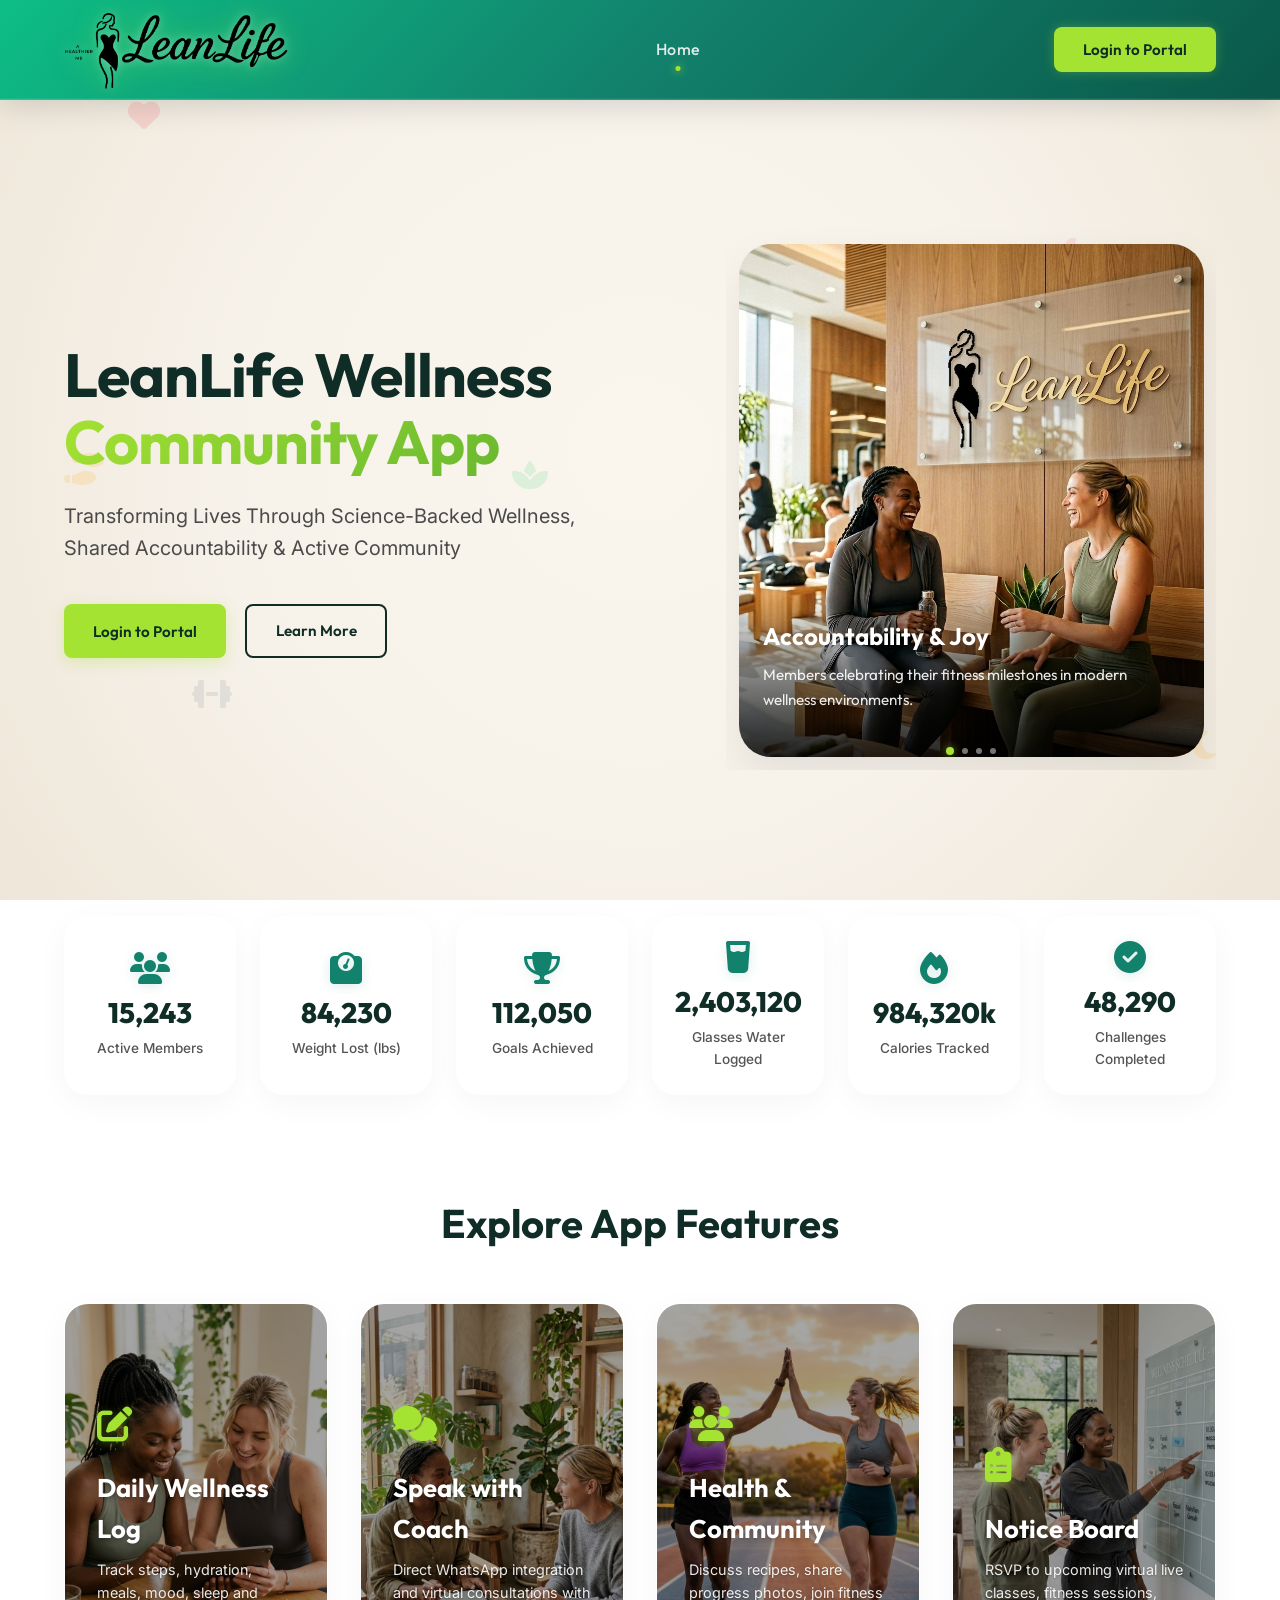
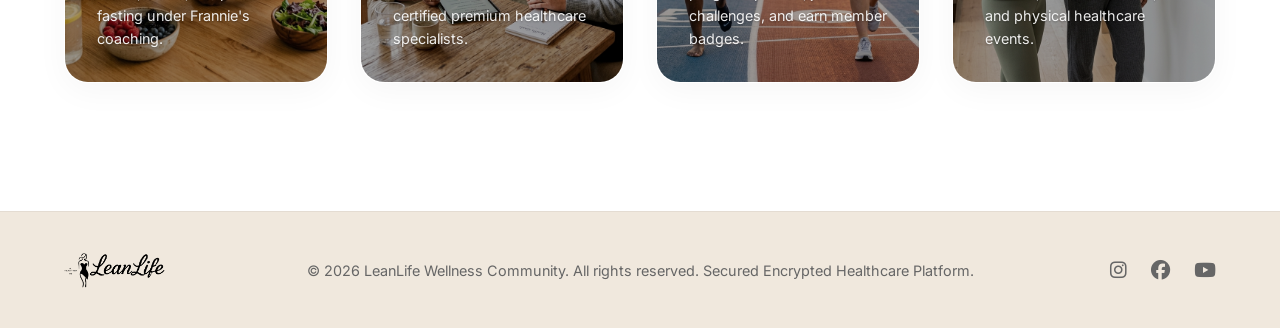
==== commit 95fcce2f: "Implement canonical Coach Frannie WhatsApp review architecture, prominent REVIEW WITH COACH modal bu" ====
--- a/leanlife-android/app/src/main/assets/index.html
+++ b/leanlife-android/app/src/main/assets/index.html
@@ -2135,7 +2135,7 @@
                         </select>
                     </div>
                     <button class="btn btn-outline" style="padding: 0.6rem 1rem;" onclick="app.downloadMonthlyReportPDF()"><i class="fa-solid fa-file-pdf"></i> Download PDF</button>
-                    <button class="btn btn-primary" style="background: linear-gradient(135deg, #25D366 0%, #128C7E 100%); border: none; box-shadow: 0 4px 12px rgba(37, 211, 102, 0.35); padding: 0.6rem 1.2rem;" onclick="app.openCoachMonthlyReviewModal()">
+                    <button class="btn btn-primary" style="background: linear-gradient(135deg, #25D366 0%, #128C7E 100%); border: none; box-shadow: 0 4px 12px rgba(37, 211, 102, 0.35); padding: 0.6rem 1.2rem;" onclick="app.openMonthlyCoachReview()">
                         <i class="fa-brands fa-whatsapp" style="font-size: 1.1rem;"></i> Want review monthly report with coach?
                     </button>
                 </div>
@@ -2300,7 +2300,7 @@
                             </div>
                         </div>
                         <p style="font-size: 0.88rem; color: #444; margin-bottom: 1rem;">Ready to discuss your monthly achievements and personalize next month's targets? Review this report directly with your coach.</p>
-                        <button class="btn btn-primary" style="width: 100%; justify-content: center; background: linear-gradient(135deg, #25D366 0%, #128C7E 100%); border: none; box-shadow: 0 4px 12px rgba(37, 211, 102, 0.35);" onclick="app.openCoachMonthlyReviewModal()">
+                        <button class="btn btn-primary" style="width: 100%; justify-content: center; background: linear-gradient(135deg, #25D366 0%, #128C7E 100%); border: none; box-shadow: 0 4px 12px rgba(37, 211, 102, 0.35);" onclick="app.openMonthlyCoachReview()">
                             <i class="fa-brands fa-whatsapp"></i> Want review monthly report with coach?
                         </button>
                     </div>
@@ -2383,10 +2383,10 @@
                             3. You will be redirected immediately to your Coach's WhatsApp chat with your pre-filled inquiry.
                         </div>
 
-                        <div style="display: flex; gap: 0.8rem; justify-content: flex-end;">
+                        <div style="display: flex; gap: 0.8rem; justify-content: flex-end; align-items: center;">
                             <button type="button" class="btn btn-outline" onclick="document.getElementById('monthly-coach-review-modal').style.display = 'none'">Cancel</button>
-                            <button type="submit" class="btn btn-primary" style="background: linear-gradient(135deg, #25D366 0%, #128C7E 100%); border: none; box-shadow: 0 4px 12px rgba(37, 211, 102, 0.35);">
-                                <i class="fa-brands fa-whatsapp"></i> Send to Coach & Open WhatsApp
+                            <button type="submit" id="btn-monthly-coach-review" class="btn btn-primary" style="background: linear-gradient(135deg, #25D366 0%, #128C7E 100%); border: none; font-weight: 700; letter-spacing: 0.5px; font-size: 0.95rem; padding: 0.75rem 1.5rem; box-shadow: 0 4px 14px rgba(37, 211, 102, 0.4); display: flex; align-items: center; gap: 8px;">
+                                <i class="fa-brands fa-whatsapp" style="font-size: 1.2rem;"></i> REVIEW WITH COACH
                             </button>
                         </div>
                     </form>
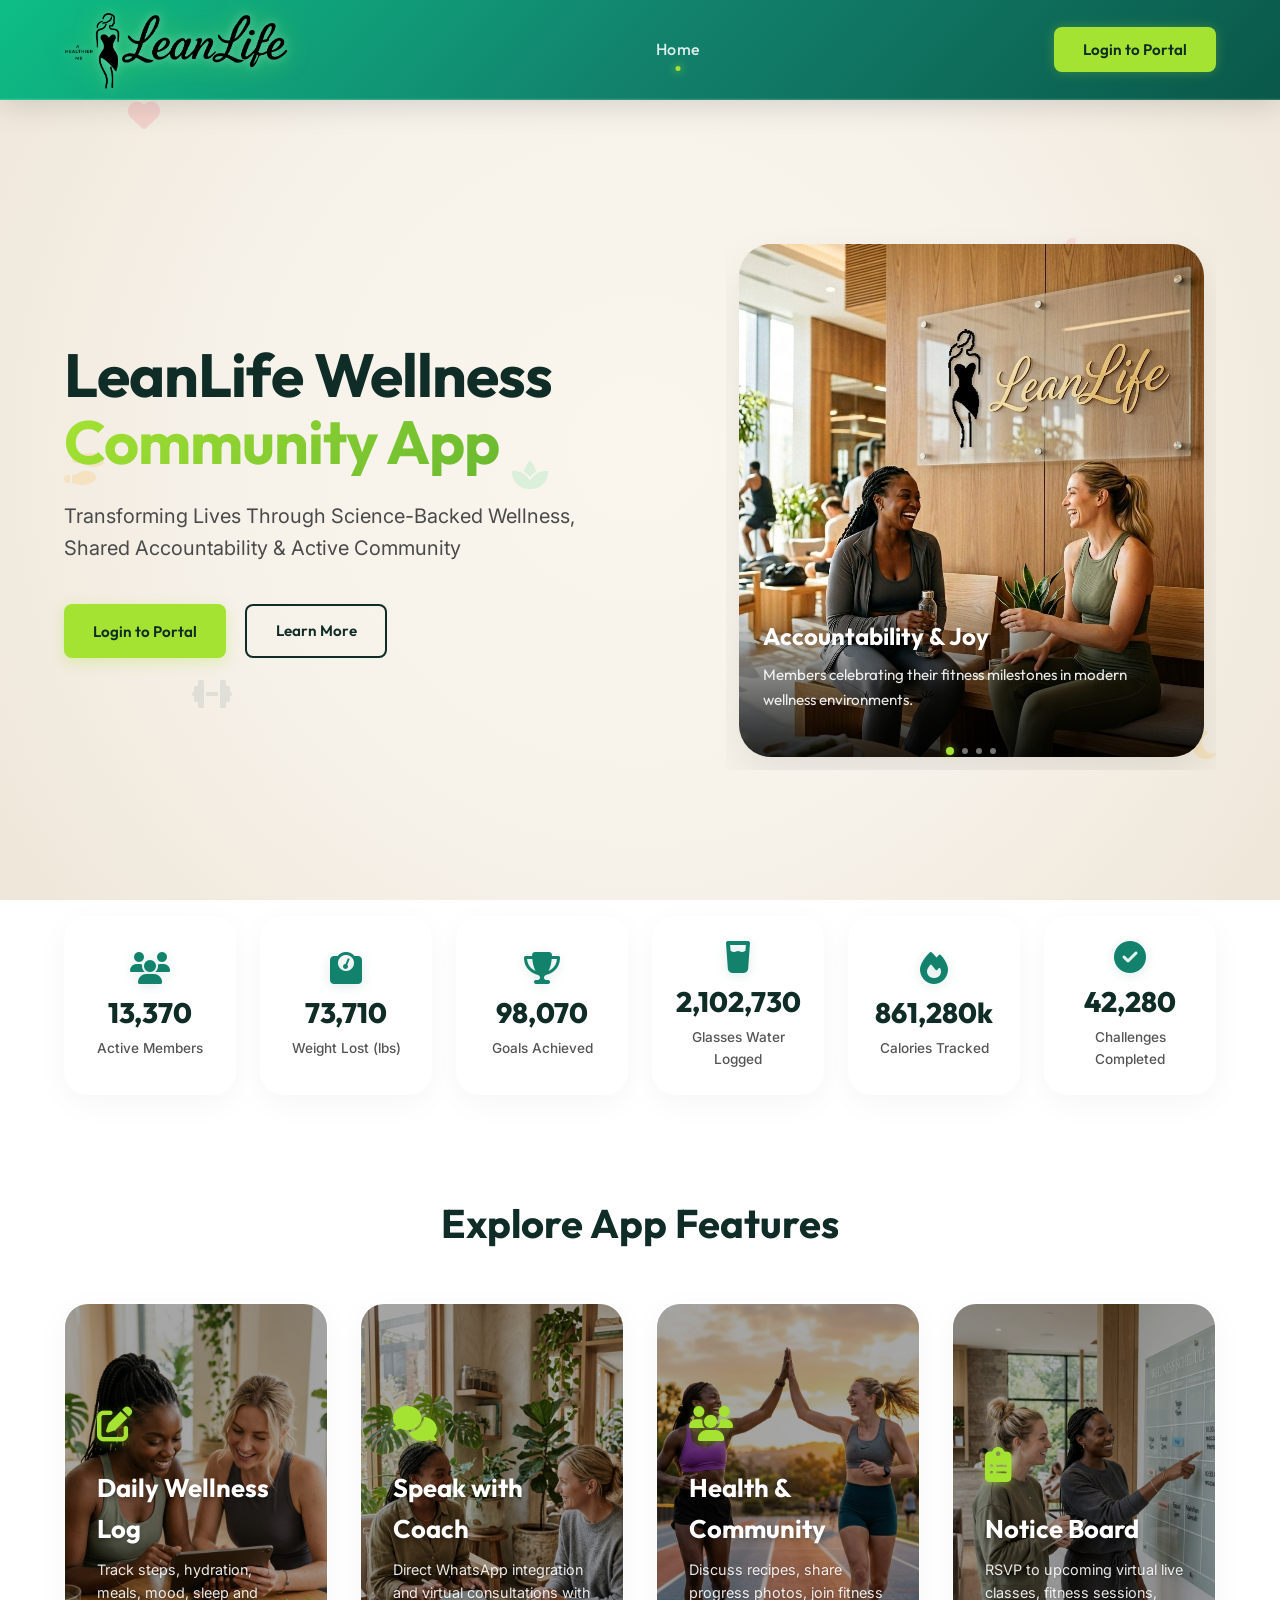
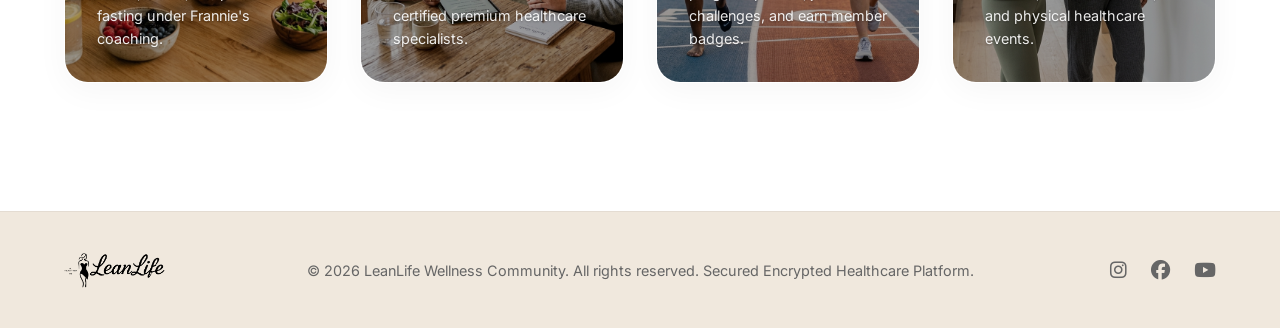
==== commit 1e6b60d5: "Fix Netlify 404 Unexpected token '<' syntax error by removing gitignored config.js script tag and re" ====
--- a/leanlife-android/app/src/main/assets/index.html
+++ b/leanlife-android/app/src/main/assets/index.html
@@ -2450,6 +2450,63 @@
         </div>
     </div>
 
+    <!-- ADMIN MEMBER CREDENTIALS ACTION MODAL (ONE-CLICK COPY & WHATSAPP SHARING) -->
+    <div id="admin-credentials-modal" class="modal-overlay" style="display: none; position: fixed; top: 0; left: 0; right: 0; bottom: 0; width: 100vw; height: 100vh; align-items: center; justify-content: center; z-index: 999999; background: rgba(0,0,0,0.7); backdrop-filter: blur(8px); padding: 20px;">
+        <div class="glass-card" style="max-width: 520px; width: 100%; border: 3px solid var(--clr-teal-green); border-radius: 18px; box-shadow: 0 25px 60px rgba(0, 0, 0, 0.45); background: #ffffff; padding: 2.2rem; position: relative;">
+            <button type="button" onclick="app.closeCredentialsModal()" style="position: absolute; top: 18px; right: 18px; background: none; border: none; font-size: 1.5rem; color: #888; cursor: pointer; line-height: 1;">&times;</button>
+            <div style="text-align: center; margin-bottom: 1.2rem;">
+                <div style="width: 58px; height: 58px; background: rgba(18, 130, 109, 0.12); border-radius: 50%; display: flex; align-items: center; justify-content: center; margin: 0 auto 0.8rem auto; color: var(--clr-teal-green); font-size: 1.8rem; border: 2px solid var(--clr-teal-green);">
+                    <i class="fa-solid fa-user-check" id="cred-modal-icon"></i>
+                </div>
+                <h3 id="cred-modal-title" style="font-family: var(--font-brand); color: var(--clr-teal-green); font-size: 1.35rem; margin-bottom: 0.3rem; font-weight: 700;">Member Account Ready</h3>
+                <p id="cred-modal-subtitle" style="font-size: 0.88rem; color: #555; margin: 0;">Login credentials successfully generated for client onboarding.</p>
+            </div>
+
+            <!-- Credentials Box -->
+            <div style="background: #f8fafc; border: 1.5px solid #e2e8f0; border-radius: 12px; padding: 1.2rem; margin-bottom: 1.2rem;">
+                <div style="margin-bottom: 0.8rem; display: flex; justify-content: space-between; align-items: center;">
+                    <span style="font-size: 0.85rem; color: #64748b; font-weight: 600;">Member Name:</span>
+                    <strong id="cred-modal-name" style="color: #1e293b; font-size: 0.95rem;">-</strong>
+                </div>
+                <div style="margin-bottom: 0.8rem; display: flex; justify-content: space-between; align-items: center;">
+                    <span style="font-size: 0.85rem; color: #64748b; font-weight: 600;">Login Email:</span>
+                    <strong id="cred-modal-email" style="color: #1e293b; font-size: 0.95rem;">-</strong>
+                </div>
+                <div style="display: flex; justify-content: space-between; align-items: center; background: #ecfdf5; border: 1px dashed #10b981; padding: 0.75rem 1rem; border-radius: 8px;">
+                    <div>
+                        <span style="font-size: 0.75rem; color: #047857; text-transform: uppercase; font-weight: 700; display: block; letter-spacing: 0.5px;">Temporary Password</span>
+                        <span id="cred-modal-password" style="font-size: 1.3rem; font-weight: 800; color: var(--clr-teal-green); letter-spacing: 1.5px; font-family: monospace;">LL-XXXXXX</span>
+                    </div>
+                    <button type="button" onclick="app.copySinglePassword()" class="btn btn-outline" style="padding: 0.35rem 0.75rem; font-size: 0.8rem; border-color: #10b981; color: #047857; background: #ffffff;">
+                        <i class="fa-solid fa-copy"></i> Copy Pin
+                    </button>
+                </div>
+            </div>
+
+            <!-- Action Buttons -->
+            <div style="display: flex; flex-direction: column; gap: 0.6rem; margin-bottom: 1.2rem;">
+                <button type="button" onclick="app.copyFullCredentialsMessage()" class="btn btn-primary" style="justify-content: center; padding: 0.75rem; font-size: 0.95rem; font-weight: 700;">
+                    <i class="fa-solid fa-clipboard-check" style="font-size: 1.1rem;"></i> 📋 Copy Full Welcome Message
+                </button>
+                <button type="button" onclick="app.shareCredentialsViaWhatsApp()" class="btn" style="justify-content: center; padding: 0.75rem; font-size: 0.95rem; font-weight: 700; background: #25D366; color: #ffffff; border: none; border-radius: 8px;">
+                    <i class="fa-brands fa-whatsapp" style="font-size: 1.2rem;"></i> 💬 Send Credentials via WhatsApp
+                </button>
+            </div>
+
+            <!-- Advisory notice for Yahoo/Outlook -->
+            <div style="background: #fffbeb; border: 1px solid #fde68a; border-radius: 8px; padding: 0.75rem 0.9rem; font-size: 0.8rem; color: #92400e; line-height: 1.4;">
+                <i class="fa-solid fa-circle-info" style="color: #d97706; margin-right: 4px;"></i>
+                <strong>Email Delivery Notice:</strong> An onboarding email was dispatched to the member. If the client uses <strong>Yahoo Mail</strong> or <strong>Outlook</strong>, please ask them to check their <strong>Spam / Junk folder</strong> or share the login details directly via WhatsApp above.
+            </div>
+
+            <div style="margin-top: 1.2rem; text-align: center;">
+                <button type="button" onclick="app.closeCredentialsModal()" class="btn btn-outline" style="width: 100%; justify-content: center; padding: 0.65rem; font-size: 0.9rem; color: #475569;">
+                    Done
+                </button>
+            </div>
+        </div>
+    </div>
+
     <!-- CUSTOM LIGHT-GREEN BORDERED POPUP MODAL (PERMANENT TOP SCREEN FIXED OVERLAY) -->
     <div id="custom-alert-modal" class="modal-overlay" style="display: none; position: fixed; top: 0; left: 0; right: 0; bottom: 0; width: 100vw; height: 100vh; align-items: flex-start; justify-content: center; z-index: 999999; background: rgba(0,0,0,0.65); backdrop-filter: blur(8px); padding-top: 30px;">
         <div class="glass-card custom-alert-card" style="max-width: 480px; width: 90%; text-align: center; border: 3px solid var(--clr-teal-green); border-radius: 16px; box-shadow: 0 20px 50px rgba(0, 0, 0, 0.4), 0 0 25px rgba(18, 130, 109, 0.3); background: #ffffff; padding: 2rem; position: relative; margin-top: 15px;">
@@ -2469,7 +2526,7 @@
     <script src="https://cdn.jsdelivr.net/npm/@emailjs/browser@3/dist/email.min.js"></script>
     <script src="https://cdn.jsdelivr.net/npm/@supabase/supabase-js@2"></script>
     <script>
-        window.SUPABASE_CONFIG = {
+        window.SUPABASE_CONFIG = window.SUPABASE_CONFIG || {
             URL: 'https://vqvbxhzxtwjhieihvoah.supabase.co',
             KEY: 'eyJhbGciOiJIUzI1NiIsInR5cCI6IkpXVCJ9.eyJpc3MiOiJzdXBhYmFzZSIsInJlZiI6InZxdmJ4aHp4dHdqaGllaWh2b2FoIiwicm9sZSI6ImFub24iLCJpYXQiOjE3ODM0MDU1NDAsImV4cCI6MjA5ODk4MTU0MH0.40ItPbKKZihVJ6IgC2BMU_cGO4pOzQFD-6-QkxEuZTk',
             EMAILJS_SERVICE_ID: 'service_60jfsbe',
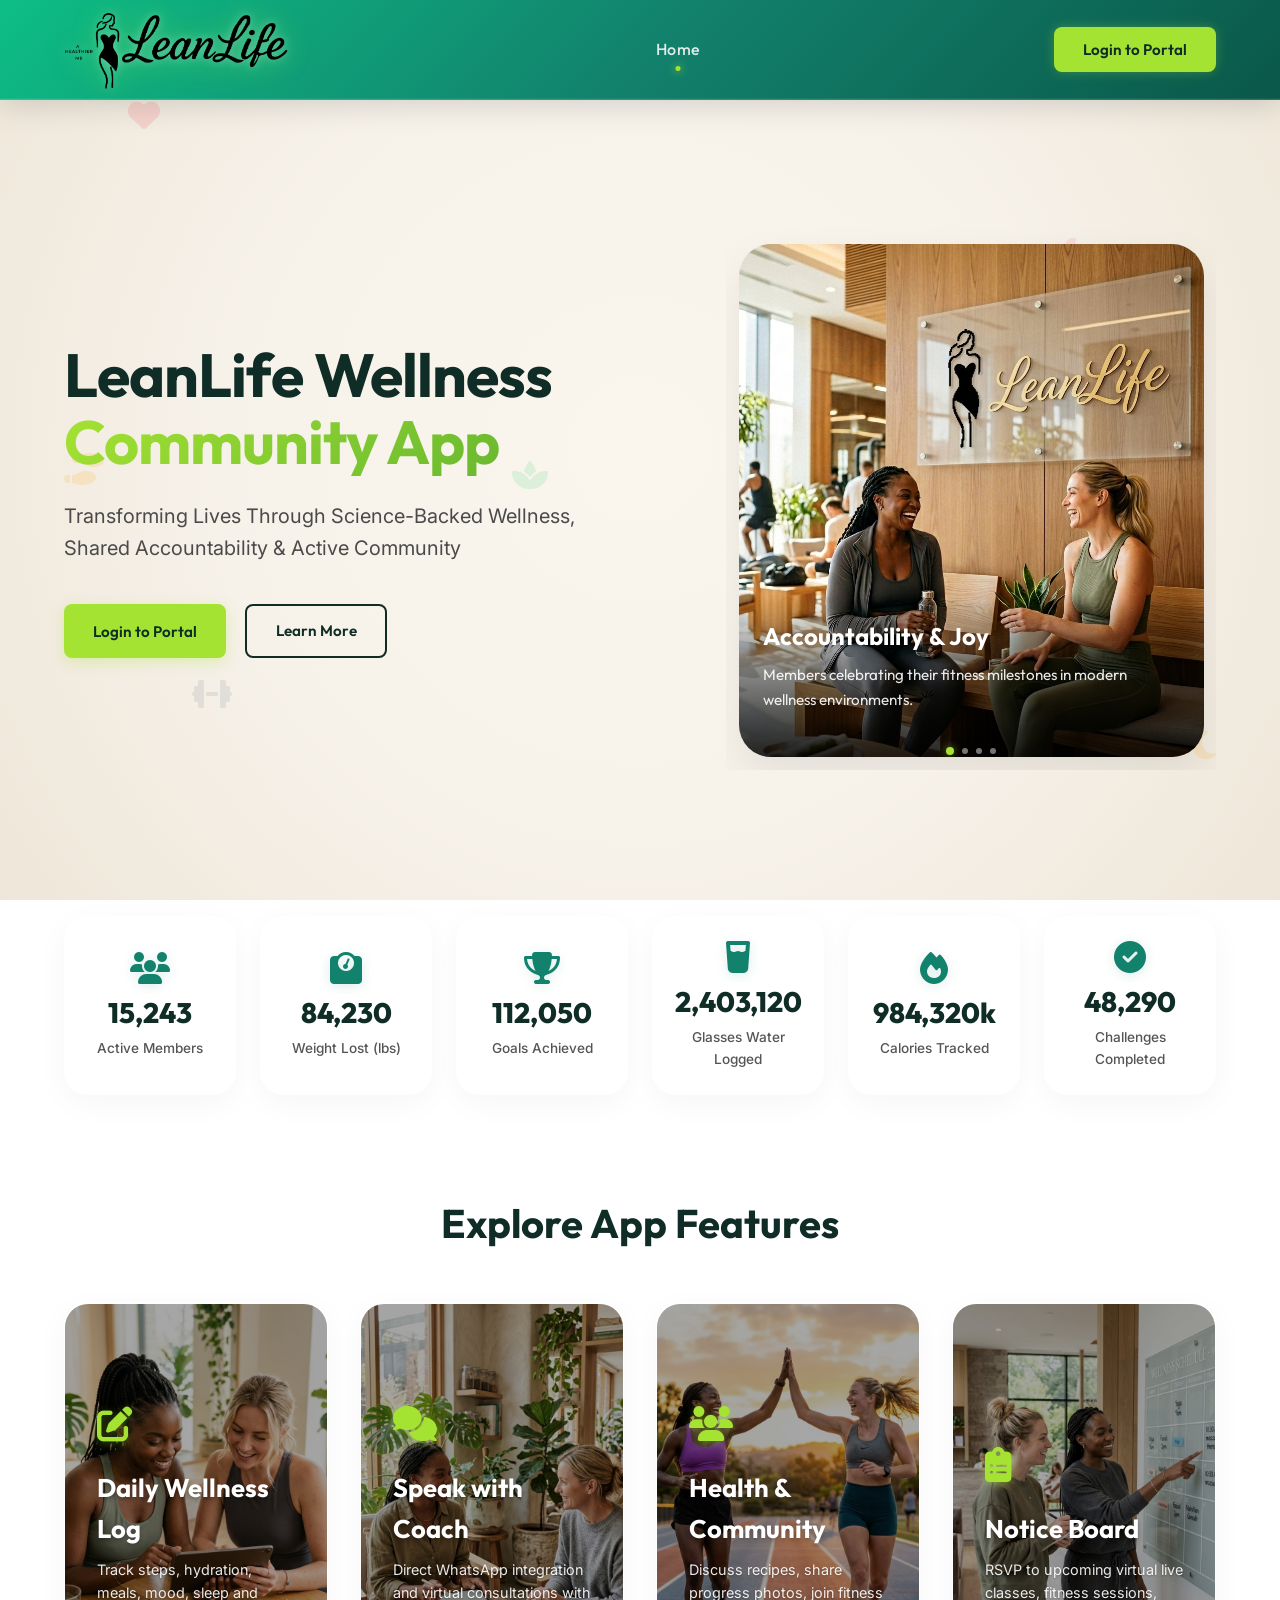
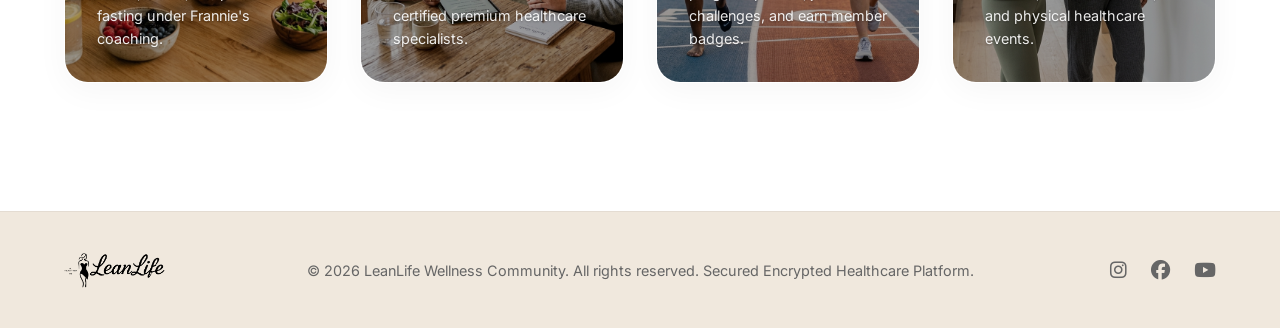
==== commit eddc377e: "feat(appointments): fix email logo URLs and add Coach appointment tracking with WhatsApp reminders" ====
--- a/leanlife-android/app/src/main/assets/index.html
+++ b/leanlife-android/app/src/main/assets/index.html
@@ -1227,6 +1227,10 @@
                 <button class="admin-tab-btn" id="btn-admin-moderation-cms" onclick="app.switchAdminTab('moderation-cms')"><i class="fa-solid fa-comments"></i> Moderation</button>
                 <button class="admin-tab-btn" id="btn-admin-notices-cms" onclick="app.switchAdminTab('notices-cms')"><i class="fa-solid fa-bullhorn"></i> Events</button>
                 <button class="admin-tab-btn" id="btn-admin-coaches-cms" onclick="app.switchAdminTab('coaches-cms')"><i class="fa-solid fa-user-doctor"></i> Coaches</button>
+                <button class="admin-tab-btn" id="btn-admin-appointments-cms" onclick="app.switchAdminTab('appointments-cms')">
+                    <i class="fa-solid fa-calendar-check"></i> Appointments
+                    <span id="appt-tab-badge" class="badge" style="display:none; background:#e74c3c; color:#fff; border-radius:10px; padding:2px 7px; font-size:0.75rem; margin-left:6px; font-weight:700;">0</span>
+                </button>
                 <button class="admin-tab-btn" id="btn-admin-analytics-cms" onclick="app.switchAdminTab('analytics-cms')"><i class="fa-solid fa-chart-line"></i> Analytics</button>
                 <button class="admin-tab-btn" id="btn-admin-audits-cms" onclick="app.switchAdminTab('audits-cms')"><i class="fa-solid fa-shield-halved"></i> Audit Trails</button>
                 <button class="admin-tab-btn" id="btn-admin-settings-cms" onclick="app.switchAdminTab('settings-cms')"><i class="fa-solid fa-sliders"></i> Settings & Backups</button>
@@ -1643,6 +1647,90 @@
                     <ul id="admin-blocked-dates-list" style="display: flex; flex-direction: column; gap: 8px; padding-left: 1.2rem; font-size: 0.95rem;">
                         <!-- Dynamic -->
                     </ul>
+                </div>
+            </div>
+
+            <!-- SUBVIEW: APPOINTMENT TRACKING & COACH REMINDERS -->
+            <div id="admin-subview-appointments-cms" class="admin-subpanel" style="display: none;">
+                <!-- Summary Metric Cards -->
+                <div class="dashboard-stats" style="grid-template-columns: repeat(auto-fit, minmax(220px, 1fr)); gap: 1.2rem; margin-bottom: 2rem;">
+                    <div class="stat-card" style="border-left: 4px solid #12826d;">
+                        <div class="stat-num" id="admin-appt-total-count" style="color: #12826d;">0</div>
+                        <div class="stat-label">Total Appointments</div>
+                    </div>
+                    <div class="stat-card" style="border-left: 4px solid #f39c12;">
+                        <div class="stat-num" id="admin-appt-pending-count" style="color: #f39c12;">0</div>
+                        <div class="stat-label">Pending Confirmation</div>
+                    </div>
+                    <div class="stat-card" style="border-left: 4px solid #27ae60;">
+                        <div class="stat-num" id="admin-appt-upcoming-count" style="color: #27ae60;">0</div>
+                        <div class="stat-label">Upcoming (24h / Today)</div>
+                    </div>
+                    <div class="stat-card" style="border-left: 4px solid #25d366;">
+                        <div style="font-size: 1.1rem; font-weight: 700; color: #25d366; margin-bottom: 4px;"><i class="fa-brands fa-whatsapp"></i> Coach WhatsApp</div>
+                        <div style="font-size: 0.95rem; font-weight: 600; color: #2c3e50;">Coach Francess Orenuga</div>
+                        <div style="font-size: 0.85rem; color: #7f8c8d;">+1 (757) 513-0205</div>
+                    </div>
+                </div>
+
+                <!-- Main Glass Card for Appointments CMS -->
+                <div class="glass-card">
+                    <div style="display: flex; justify-content: space-between; align-items: center; flex-wrap: wrap; gap: 1rem; margin-bottom: 1.5rem; padding-bottom: 1rem; border-bottom: 1px solid rgba(0,0,0,0.06);">
+                        <div>
+                            <h3 style="font-family: var(--font-brand); margin: 0; display: flex; align-items: center; gap: 8px;">
+                                <i class="fa-solid fa-calendar-check" style="color: #12826d;"></i> Clinic Appointment Tracking & Coach Reminders
+                            </h3>
+                            <p style="margin: 4px 0 0 0; font-size: 0.9rem; color: #666;">
+                                Real-time consultation management, status workflow, and automated WhatsApp reminder alerts for Coach Francess Orenuga.
+                            </p>
+                        </div>
+                        <div style="display: flex; gap: 10px; flex-wrap: wrap;">
+                            <button class="btn btn-secondary" onclick="app.checkAppointmentReminders(true)" style="display: inline-flex; align-items: center; gap: 6px; font-size: 0.9rem;">
+                                <i class="fa-solid fa-arrows-rotate"></i> Check & Trigger Reminders
+                            </button>
+                            <a href="https://wa.me/17575130205?text=Hello%20Coach%20Francess,%20here%20is%20an%20update%20from%20LeanLife%20Clinic." target="_blank" class="btn" style="background-color: #25d366; color: white; border: none; display: inline-flex; align-items: center; gap: 6px; font-size: 0.9rem; text-decoration: none;">
+                                <i class="fa-brands fa-whatsapp"></i> Chat with Coach
+                            </a>
+                        </div>
+                    </div>
+
+                    <!-- Search & Filter Controls -->
+                    <div style="display: flex; gap: 1rem; flex-wrap: wrap; margin-bottom: 1.5rem; align-items: center;">
+                        <div style="flex: 1; min-width: 240px; position: relative;">
+                            <input type="text" id="admin-appt-search" class="form-input" placeholder="Search by patient name, email, date, or notes..." oninput="app.renderAdminAppointmentsCMS()" style="padding-left: 2.2rem;">
+                            <i class="fa-solid fa-magnifying-glass" style="position: absolute; left: 12px; top: 50%; transform: translateY(-50%); color: #999;"></i>
+                        </div>
+                        <div style="min-width: 180px;">
+                            <select id="admin-appt-filter-status" class="form-input" onchange="app.renderAdminAppointmentsCMS()">
+                                <option value="all">All Statuses</option>
+                                <option value="Requested">Pending Requests</option>
+                                <option value="Confirmed">Confirmed</option>
+                                <option value="Completed">Completed</option>
+                                <option value="Cancelled">Cancelled</option>
+                            </select>
+                        </div>
+                    </div>
+
+                    <!-- Appointments Table -->
+                    <div style="overflow-x: auto;">
+                        <table class="admin-table" style="width: 100%;">
+                            <thead>
+                                <tr>
+                                    <th>Patient / Member</th>
+                                    <th>Consultation Mode</th>
+                                    <th>Scheduled Date & Time</th>
+                                    <th>Time Remaining</th>
+                                    <th>Notes</th>
+                                    <th>Status</th>
+                                    <th>Reminders Dispatched</th>
+                                    <th>WhatsApp & Actions</th>
+                                </tr>
+                            </thead>
+                            <tbody id="admin-appointments-tbody">
+                                <!-- Dynamic appointment rows rendered via app.renderAdminAppointmentsCMS() -->
+                            </tbody>
+                        </table>
+                    </div>
                 </div>
             </div>
 
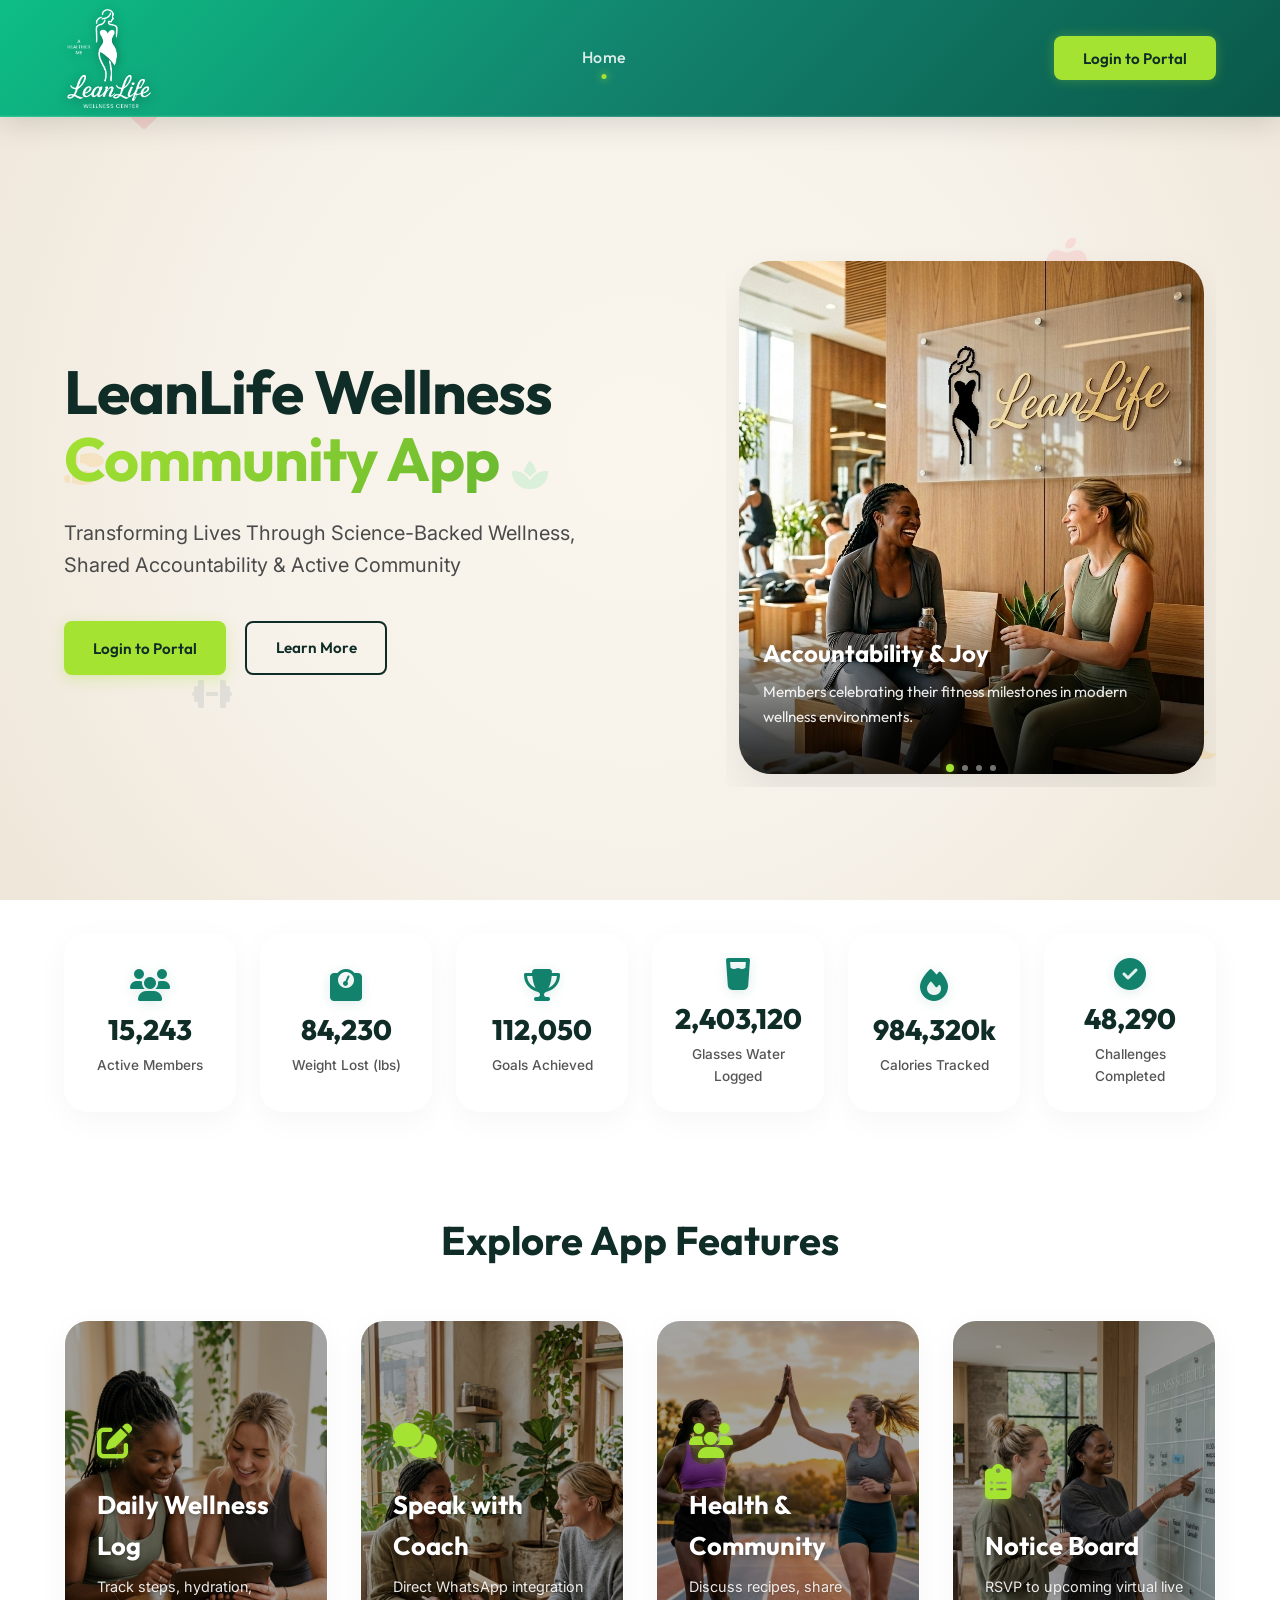
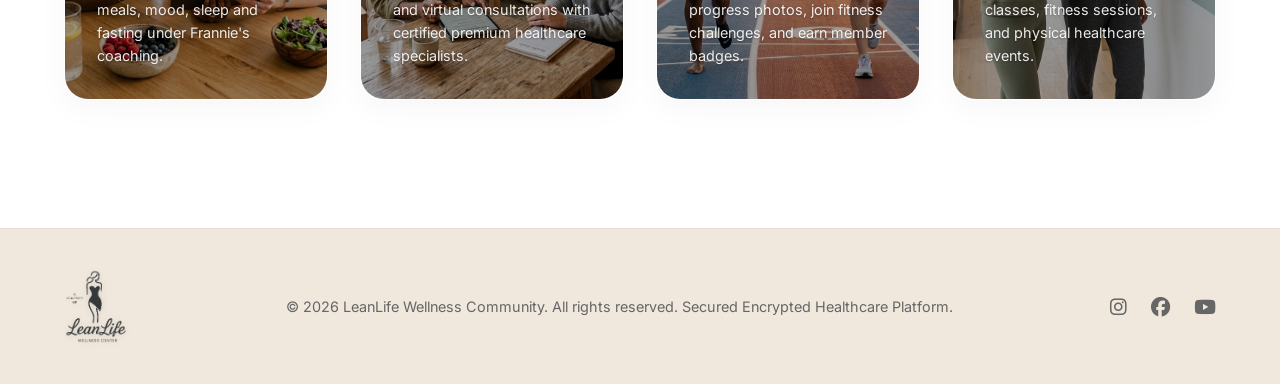
==== commit 4cc62a29: "feat(ui): increase web logo size and enhance visibility of all brand elements across viewports" ====
--- a/leanlife-android/app/src/main/assets/index.html
+++ b/leanlife-android/app/src/main/assets/index.html
@@ -122,7 +122,7 @@
             <nav id="main-nav-menu" aria-label="Main Navigation">
                 <!-- Mobile Menu Logo Header (Mobile only) -->
                 <div class="mobile-menu-header" style="display: none; align-items: center; gap: 10px; margin-bottom: 2rem; border-bottom: 1px solid rgba(255,255,255,0.1); padding-bottom: 1rem; width: 100%;">
-                    <img src="logo_transparent.png" alt="LeanLife Logo" style="height: 32px; filter: brightness(0) invert(1);">
+                    <img src="logo_transparent.png" alt="LeanLife Logo" style="height: 60px; filter: brightness(0) invert(1) drop-shadow(0 2px 6px rgba(0,0,0,0.3));">
                     <span style="font-family: var(--font-brand); font-weight: 700; color: #ffffff; font-size: 1.2rem;">LeanLife</span>
                 </div>
 
@@ -2495,7 +2495,7 @@
         <footer>
             <div class="footer-container">
                 <div class="brand-logo-container">
-                    <img src="logo_transparent.png" alt="LeanLife Logo" style="height: 36px;">
+                    <img src="logo_transparent.png" alt="LeanLife Logo" class="footer-logo-img">
                 </div>
                 <p>&copy; 2026 LeanLife Wellness Community. All rights reserved. Secured Encrypted Healthcare Platform.</p>
                 <div style="display: flex; gap: 1.5rem; font-size: 1.2rem;">
--- a/leanlife-android/app/src/main/assets/style.css
+++ b/leanlife-android/app/src/main/assets/style.css
@@ -153,16 +153,16 @@
 }
 
 .logo-img {
-    height: 80px; /* Zoomed out to a compact size */
+    height: 105px; /* Prominent, high-visibility brand logo */
     width: auto;
     object-fit: contain;
-    filter: drop-shadow(0 0 5px rgba(255, 255, 255, 0.4)) drop-shadow(0 2px 10px rgba(13, 190, 133, 0.6)) drop-shadow(0 0 15px rgba(165, 227, 50, 0.3));
+    filter: brightness(0) invert(1) drop-shadow(0 2px 6px rgba(0, 0, 0, 0.35));
     transition: var(--transition-smooth);
 }
 
 .logo-img:hover {
-    transform: scale(1.03);
-    filter: drop-shadow(0 0 8px rgba(255, 255, 255, 0.6)) drop-shadow(0 2px 16px rgba(13, 190, 133, 0.8)) drop-shadow(0 0 20px rgba(165, 227, 50, 0.5));
+    transform: scale(1.04);
+    filter: brightness(0) invert(1) drop-shadow(0 4px 12px rgba(0, 0, 0, 0.5));
 }
 
 /* Global Navbar */
@@ -170,7 +170,7 @@
     display: flex;
     justify-content: space-between;
     align-items: center;
-    padding: 0.6rem 5%;
+    padding: 0.35rem 5%;
     position: sticky;
     top: 0;
     z-index: 100;
@@ -492,7 +492,8 @@
 }
 
 .carousel-logo-card img {
-    width: 240px;
+    width: 260px;
+    max-height: 220px;
     height: auto;
     object-fit: contain;
     filter: brightness(0) invert(1) drop-shadow(0 2px 8px rgba(0,0,0,0.3));
@@ -1688,6 +1689,18 @@
     width: 100%;
 }
 
+.footer-logo-img {
+    height: 75px;
+    width: auto;
+    object-fit: contain;
+    filter: drop-shadow(0 1px 3px rgba(0, 0, 0, 0.12));
+    transition: var(--transition-smooth);
+}
+
+.footer-logo-img:hover {
+    transform: scale(1.04);
+}
+
 /* Mobile Responsive Adjustments */
 @media (max-width: 1024px) {
     .landing-hero {
@@ -1741,7 +1754,11 @@
     }
 
     .logo-img {
-        height: 34px;
+        height: 64px;
+    }
+
+    .footer-logo-img {
+        height: 58px;
     }
 
     .mobile-menu-btn {
@@ -1841,7 +1858,8 @@
     }
 
     .carousel-logo-card img {
-        width: 140px !important;
+        width: 190px !important;
+        max-height: 170px !important;
     }
 
     .carousel-logo-card h3 {
@@ -2040,8 +2058,12 @@
         padding: 1rem !important;
         gap: 8px !important;
     }
+    .logo-img {
+        height: 56px;
+    }
     .carousel-logo-card img {
-        width: 110px !important;
+        width: 150px !important;
+        max-height: 140px !important;
     }
     .carousel-logo-card h3 {
         font-size: 1.25rem !important;
